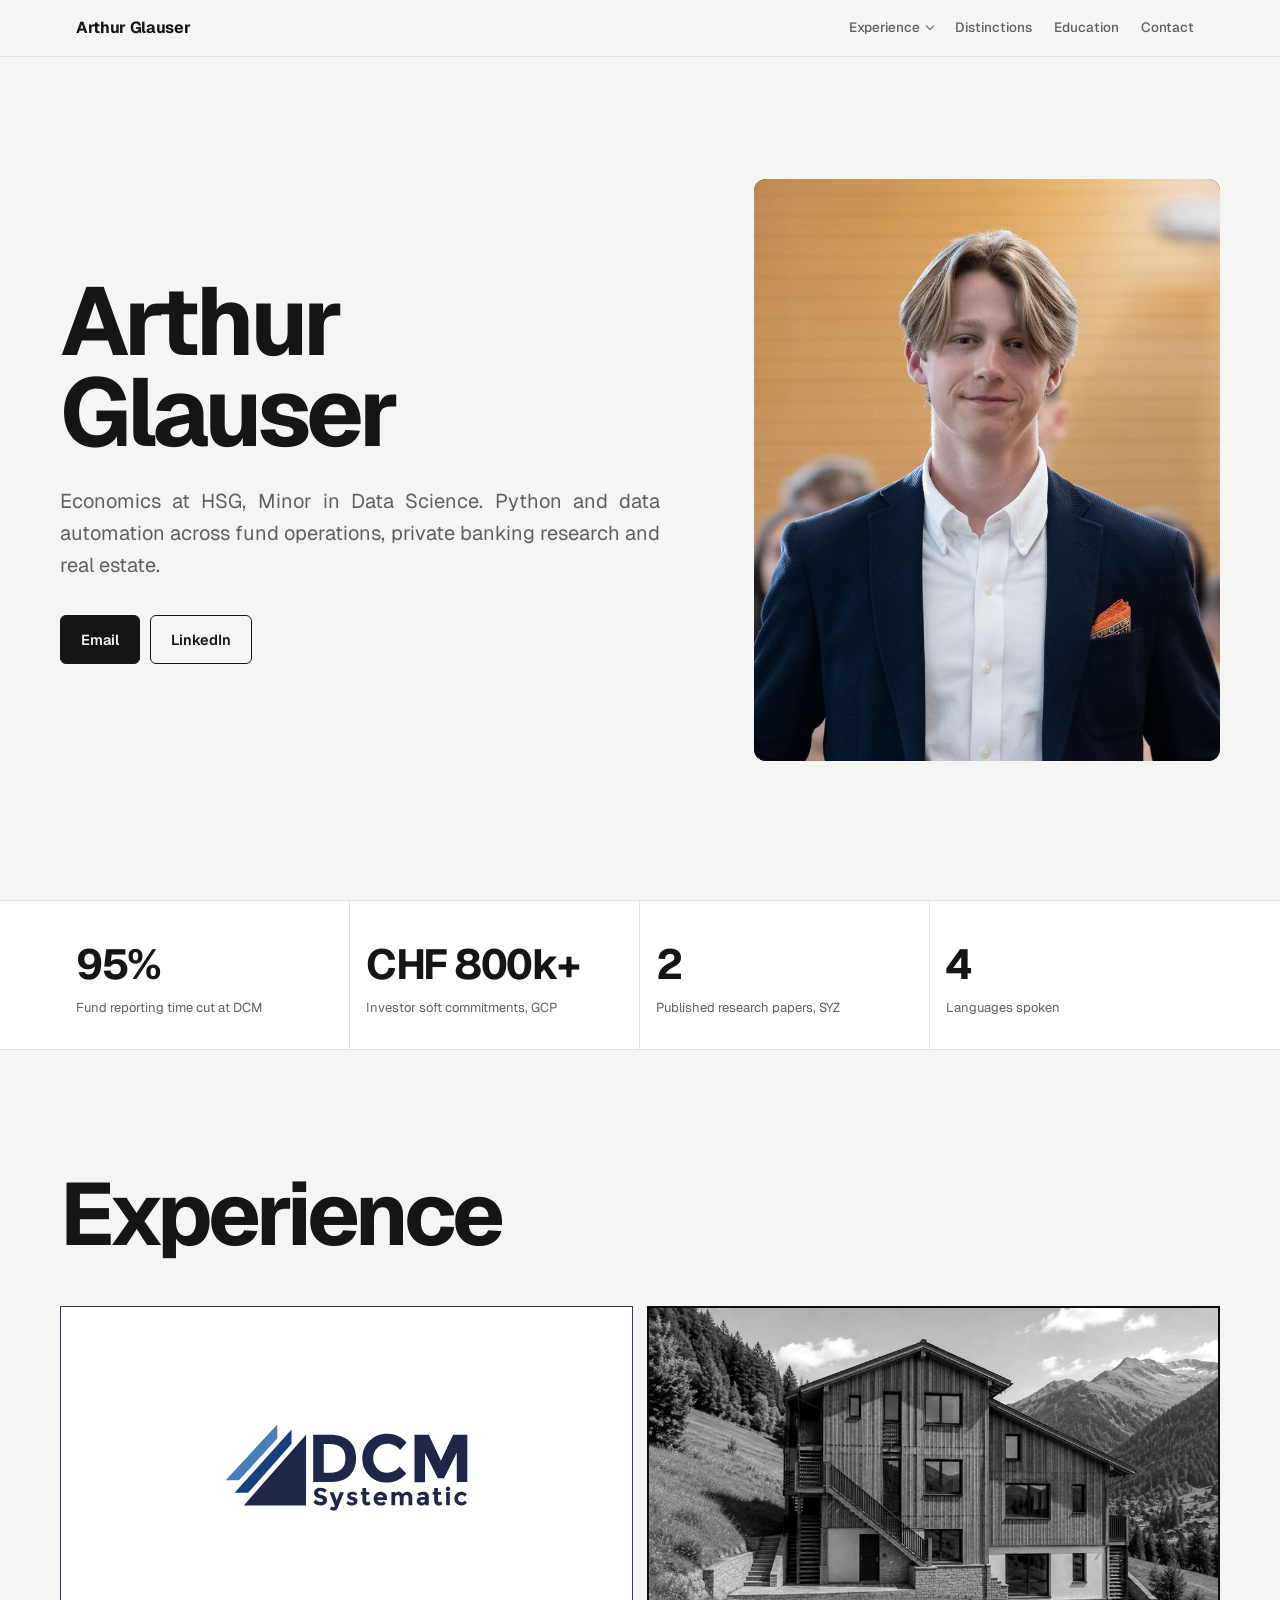
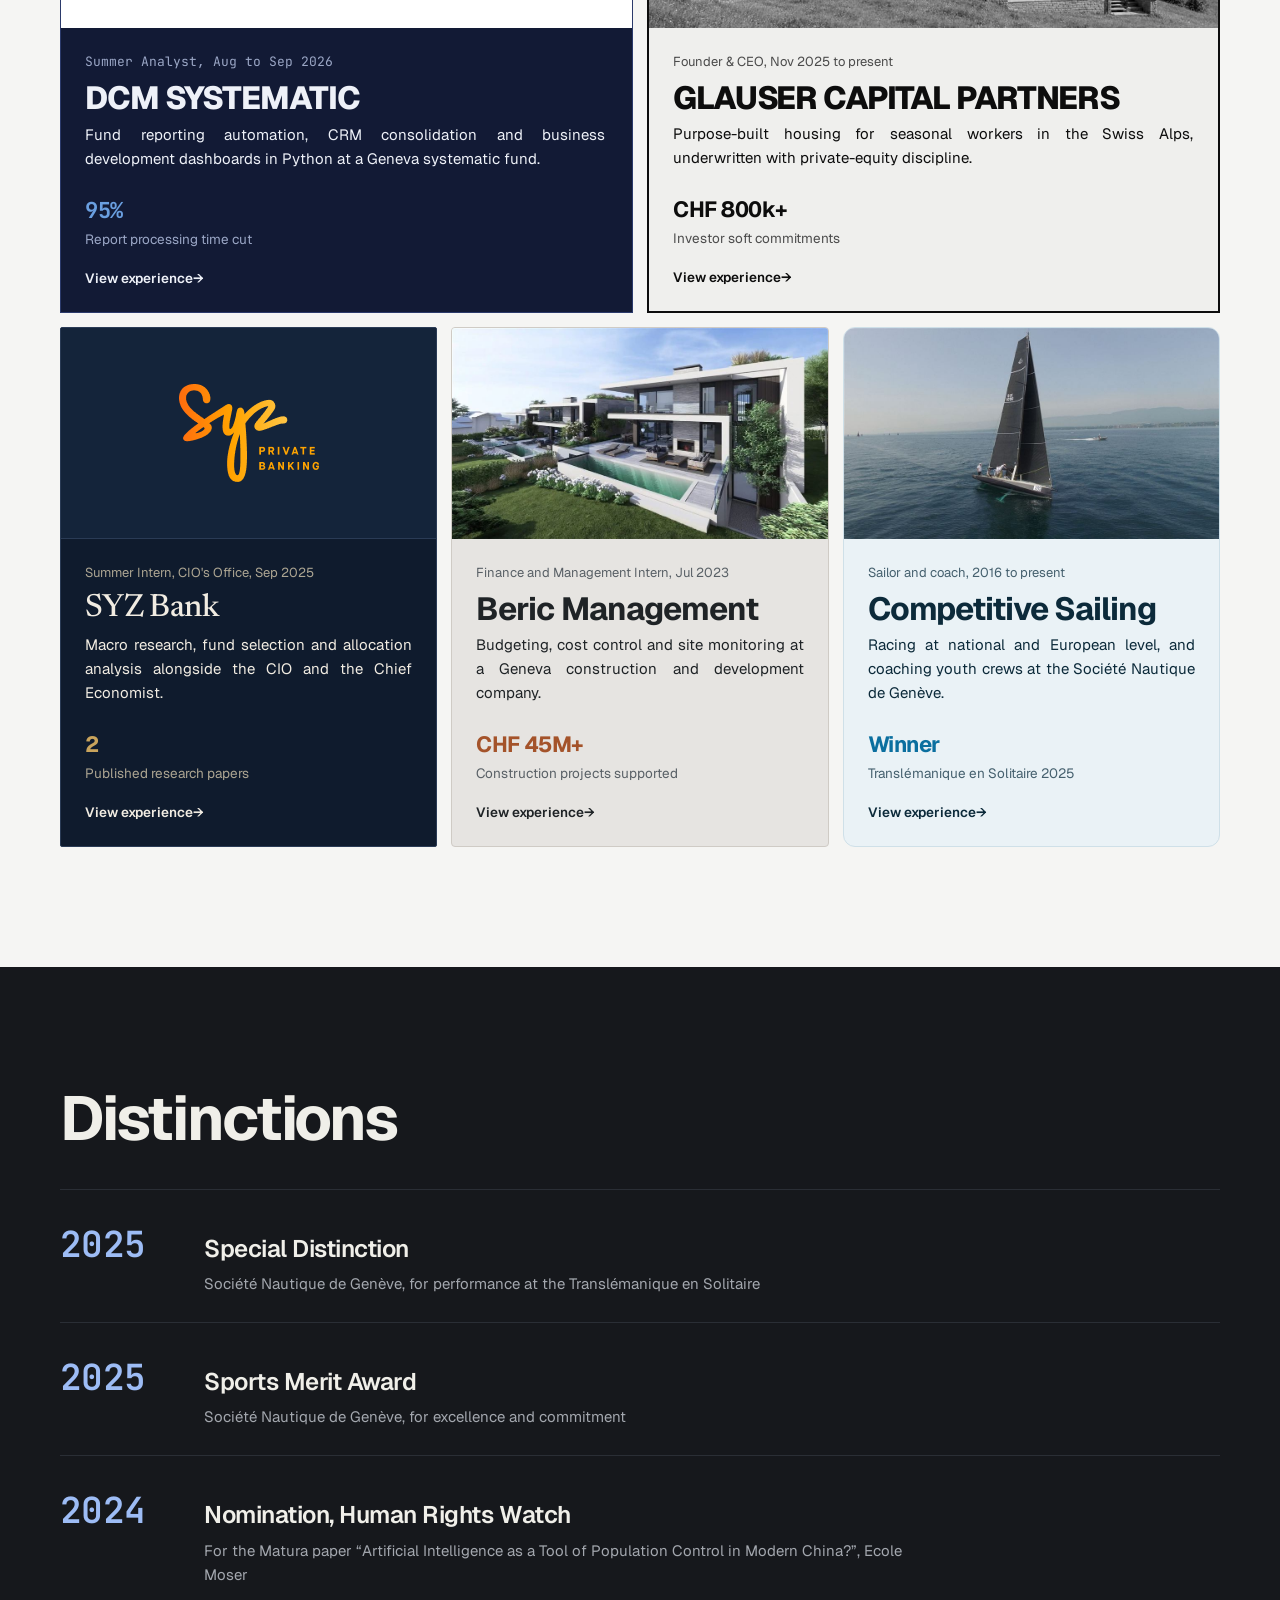
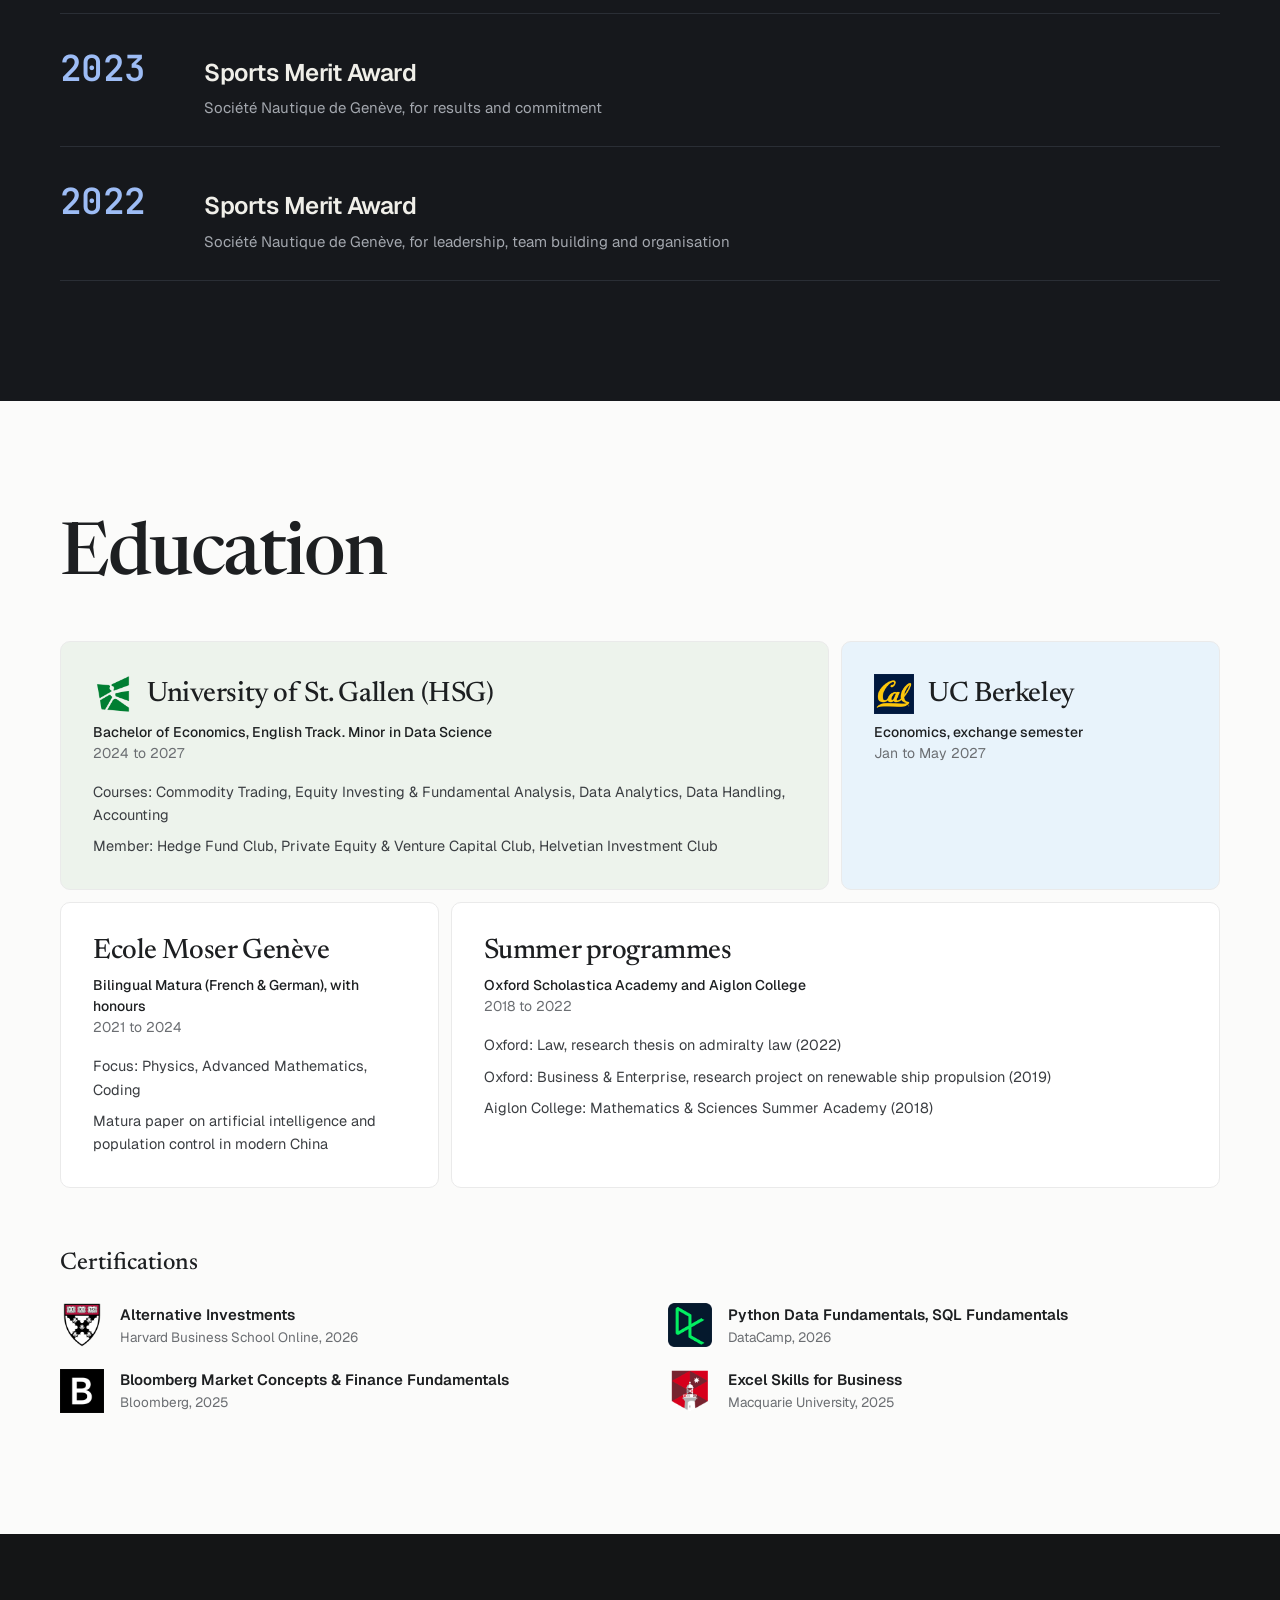
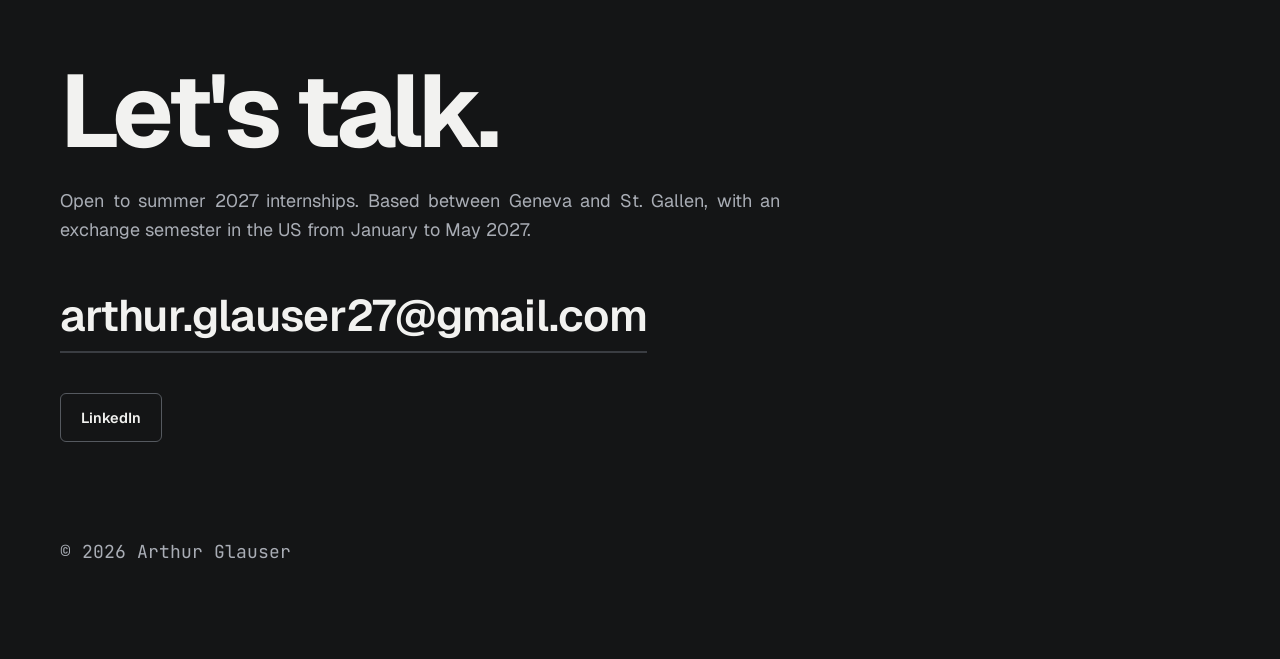
==== index.html @ 1512b3b5 "Cache-bust styles, script and DCM logo Co-Authored-By: Claude Opus 5.5 <noreply@anthropic.com>" ====
<!doctype html>
<html lang="en">
<head>
<meta charset="utf-8">
<meta name="viewport" content="width=device-width, initial-scale=1">
<title>Arthur Glauser</title>
<meta name="description" content="Arthur Glauser. Economics at the University of St. Gallen (HSG), Minor in Data Science. Experience in systematic funds, private banking research and real estate development.">
<meta property="og:title" content="Arthur Glauser">
<meta property="og:description" content="Economics at HSG. Systematic funds, investment research, real estate development.">
<meta property="og:type" content="website">
<link rel="icon" href="data:image/svg+xml,%3Csvg xmlns='http://www.w3.org/2000/svg' viewBox='0 0 32 32'%3E%3Crect width='32' height='32' rx='6' fill='%23141516'/%3E%3Ctext x='16' y='21.5' font-family='Arial,sans-serif' font-size='14' font-weight='700' fill='%23f5f5f3' text-anchor='middle'%3EAG%3C/text%3E%3C/svg%3E">
<link rel="preconnect" href="https://fonts.googleapis.com">
<link rel="preconnect" href="https://fonts.gstatic.com" crossorigin>
<link href="https://fonts.googleapis.com/css2?family=Geist:wght@400;500;600;700;800&family=Newsreader:opsz,wght@6..72,400;6..72,500&family=JetBrains+Mono:wght@400;600&display=swap" rel="stylesheet">
<link rel="stylesheet" href="styles.css?v=20261014">
<script>document.documentElement.classList.add('js');</script>
</head>
<body>
<a class="skip" href="#main">Skip to content</a>

<header class="topbar" id="topbar">
  <div class="topbar-inner">
    <a class="brand" href="#top">Arthur Glauser</a>
    <nav class="nav" aria-label="Sections">
      <a class="nav-exp" href="#experience" data-nav="experience">Experience</a>
      <a href="#distinctions" data-nav="distinctions">Distinctions</a>
      <a href="#education" data-nav="education">Education</a>
      <a href="#contact" data-nav="contact">Contact</a>
    </nav>
  </div>
  <nav class="subnav" aria-label="Experience">
    <div class="subnav-inner">
      <a href="dcm.html">DCM Systematic</a>
      <a href="gcp.html">Glauser Capital Partners</a>
      <a href="syz.html">SYZ Bank</a>
      <a href="beric.html">Beric Management</a>
      <a href="sailing.html">Sailing</a>
    </div>
  </nav>
  <div class="progress"></div>
</header>

<main id="main">

<!-- HERO -->
<section class="hero" id="top">
  <div class="hero-inner">
    <div class="reveal">
      <h1>Arthur<br>Glauser</h1>
      <p class="sub">Economics at HSG, Minor in Data Science. Python and data automation across fund operations, private banking research and real estate.</p>
      <div class="btns">
        <a class="btn primary" href="mailto:arthur.glauser27@gmail.com">Email</a>
        <a class="btn ghost" href="https://www.linkedin.com/in/arthur-glauser-009a8728b/" target="_blank" rel="noopener">LinkedIn</a>
      </div>
    </div>
    <div class="portrait reveal">
      <img decoding="async" src="images/portrait.jpg" alt="Portrait of Arthur Glauser" width="788" height="1000" fetchpriority="high" data-fallback>
      <div class="initials" aria-hidden="true">AG</div>
    </div>
  </div>
</section>

<!-- HIGHLIGHTS -->
<div class="stats" aria-label="Highlights">
  <div class="stats-inner">
    <div class="stat"><div class="num"><span data-count="95">95</span>%</div><div class="lbl">Fund reporting time cut at DCM</div></div>
    <div class="stat"><div class="num">CHF <span data-count="800">800</span>k+</div><div class="lbl">Investor soft commitments, GCP</div></div>
    <div class="stat"><div class="num"><span data-count="2">2</span></div><div class="lbl">Published research papers, SYZ</div></div>
    <div class="stat"><div class="num"><span data-count="4">4</span></div><div class="lbl">Languages spoken</div></div>
  </div>
</div>

<!-- EXPERIENCE -->
<section class="xp" id="experience">
  <div class="wrap">
    <h2 class="reveal">Experience</h2>
    <div class="xp-grid">
      <a class="xp-card span3 theme-dcm reveal" href="dcm.html">
        <div class="xp-media logo"><img decoding="async" src="images/dcm-logo.svg?v=20261014" alt="" loading="lazy" data-fallback></div>
        <div class="xp-body">
          <p class="xp-role">Summer Analyst, Aug to Sep 2026</p>
          <h3>DCM Systematic</h3>
          <p class="xp-sum">Fund reporting automation, CRM consolidation and business development dashboards in Python at a Geneva systematic fund.</p>
          <p class="xp-fig"><b>95%</b>Report processing time cut</p>
          <span class="xp-go">View experience</span>
        </div>
      </a>
      <a class="xp-card span3 theme-gcp reveal" href="gcp.html">
        <div class="xp-media"><img decoding="async" src="images/thumb-gcp-bw.jpg" alt="" width="900" height="600" loading="lazy" data-fallback></div>
        <div class="xp-body">
          <p class="xp-role">Founder &amp; CEO, Nov 2025 to present</p>
          <h3>Glauser Capital Partners</h3>
          <p class="xp-sum">Purpose-built housing for seasonal workers in the Swiss Alps, underwritten with private-equity discipline.</p>
          <p class="xp-fig"><b>CHF 800k+</b>Investor soft commitments</p>
          <span class="xp-go">View experience</span>
        </div>
      </a>
      <a class="xp-card span2 theme-syz reveal" href="syz.html">
        <div class="xp-media logo"><img decoding="async" src="images/syz-logo.png" alt="" width="140" height="98" loading="lazy" data-fallback></div>
        <div class="xp-body">
          <p class="xp-role">Summer Intern, CIO's Office, Sep 2025</p>
          <h3>SYZ Bank</h3>
          <p class="xp-sum">Macro research, fund selection and allocation analysis alongside the CIO and the Chief Economist.</p>
          <p class="xp-fig"><b>2</b>Published research papers</p>
          <span class="xp-go">View experience</span>
        </div>
      </a>
      <a class="xp-card span2 theme-beric reveal" href="beric.html">
        <div class="xp-media"><img decoding="async" src="images/thumb-beric-1.jpg" alt="" width="900" height="507" loading="lazy" data-fallback></div>
        <div class="xp-body">
          <p class="xp-role">Finance and Management Intern, Jul 2023</p>
          <h3>Beric Management</h3>
          <p class="xp-sum">Budgeting, cost control and site monitoring at a Geneva construction and development company.</p>
          <p class="xp-fig"><b>CHF 45M+</b>Construction projects supported</p>
          <span class="xp-go">View experience</span>
        </div>
      </a>
      <a class="xp-card span2 theme-sail reveal" href="sailing.html">
        <div class="xp-media"><img decoding="async" src="images/thumb-sailing-1.jpg" alt="" width="900" height="506" loading="lazy" data-fallback></div>
        <div class="xp-body">
          <p class="xp-role">Sailor and coach, 2016 to present</p>
          <h3>Competitive Sailing</h3>
          <p class="xp-sum">Racing at national and European level, and coaching youth crews at the Société Nautique de Genève.</p>
          <p class="xp-fig"><b>Winner</b>Translémanique en Solitaire 2025</p>
          <span class="xp-go">View experience</span>
        </div>
      </a>
    </div>
  </div>
</section>

<!-- DISTINCTIONS -->
<section class="chapter theme-dist" id="distinctions">
  <div class="wrap">
    <h2 class="reveal">Distinctions</h2>
    <ul class="dist-list reveal">
      <li><span class="yr">2025</span><div><b>Special Distinction</b><span>Société Nautique de Genève, for performance at the Translémanique en Solitaire</span></div></li>
      <li><span class="yr">2025</span><div><b>Sports Merit Award</b><span>Société Nautique de Genève, for excellence and commitment</span></div></li>
      <li><span class="yr">2024</span><div><b>Nomination, Human Rights Watch</b><span>For the Matura paper &ldquo;Artificial Intelligence as a Tool of Population Control in Modern China?&rdquo;, Ecole Moser</span></div></li>
      <li><span class="yr">2023</span><div><b>Sports Merit Award</b><span>Société Nautique de Genève, for results and commitment</span></div></li>
      <li><span class="yr">2022</span><div><b>Sports Merit Award</b><span>Société Nautique de Genève, for leadership, team building and organisation</span></div></li>
    </ul>
  </div>
</section>

<!-- EDUCATION -->
<section class="chapter theme-edu" id="education">
  <div class="wrap">
    <h2 class="reveal">Education</h2>
    <div class="bento">
      <div class="cell wide tint-g reveal">
        <div class="edu-head"><img class="edu-logo" src="images/edu-hsg.png" alt="University of St. Gallen logo" width="128" height="128" loading="lazy" decoding="async"><h3>University of St. Gallen (HSG)</h3></div>
        <p class="meta"><b>Bachelor of Economics, English Track. Minor in Data Science</b>2024 to 2027</p>
        <ul>
          <li>Courses: Commodity Trading, Equity Investing &amp; Fundamental Analysis, Data Analytics, Data Handling, Accounting</li>
          <li>Member: Hedge Fund Club, Private Equity &amp; Venture Capital Club, Helvetian Investment Club</li>
        </ul>
      </div>
      <div class="cell tint-b reveal">
        <div class="edu-head"><img class="edu-logo" src="images/edu-berkeley.png" alt="UC Berkeley logo" width="128" height="128" loading="lazy" decoding="async"><h3>UC Berkeley</h3></div>
        <p class="meta"><b>Economics, exchange semester</b>Jan to May 2027</p>
      </div>
      <div class="cell reveal">
        <h3>Ecole Moser Genève</h3>
        <p class="meta"><b>Bilingual Matura (French &amp; German), with honours</b>2021 to 2024</p>
        <ul>
          <li>Focus: Physics, Advanced Mathematics, Coding</li>
          <li>Matura paper on artificial intelligence and population control in modern China</li>
        </ul>
      </div>
      <div class="cell wide reveal">
        <h3>Summer programmes</h3>
        <p class="meta"><b>Oxford Scholastica Academy and Aiglon College</b>2018 to 2022</p>
        <ul>
          <li>Oxford: Law, research thesis on admiralty law (2022)</li>
          <li>Oxford: Business &amp; Enterprise, research project on renewable ship propulsion (2019)</li>
          <li>Aiglon College: Mathematics &amp; Sciences Summer Academy (2018)</li>
        </ul>
      </div>
    </div>
    <div class="certs reveal">
      <h3>Certifications</h3>
      <ul class="cert-list">
        <li><img class="cert-logo" src="images/cert-hbs.png" alt="Harvard Business School Online logo" width="110" height="128" loading="lazy" decoding="async"><div><div class="w">Alternative Investments</div><div class="o">Harvard Business School Online, 2026</div></div></li>
        <li><img class="cert-logo" src="images/cert-datacamp.png" alt="DataCamp logo" width="128" height="128" loading="lazy" decoding="async"><div><div class="w">Python Data Fundamentals, SQL Fundamentals</div><div class="o">DataCamp, 2026</div></div></li>
        <li><img class="cert-logo" src="images/cert-bloomberg.png" alt="Bloomberg logo" width="128" height="128" loading="lazy" decoding="async"><div><div class="w">Bloomberg Market Concepts &amp; Finance Fundamentals</div><div class="o">Bloomberg, 2025</div></div></li>
        <li><img class="cert-logo" src="images/cert-macquarie.png" alt="Macquarie University logo" width="114" height="128" loading="lazy" decoding="async"><div><div class="w">Excel Skills for Business</div><div class="o">Macquarie University, 2025</div></div></li>
      </ul>
    </div>
  </div>
</section>

<!-- CONTACT -->
<section class="contact" id="contact">
  <div class="wrap">
    <h2 class="reveal">Let's talk.</h2>
    <p class="reveal">Open to summer 2027 internships. Based between Geneva and St. Gallen, with an exchange semester in the US from January to May 2027.</p>
    <a class="mail reveal" href="mailto:arthur.glauser27@gmail.com">arthur.glauser27@gmail.com</a>
    <div class="btns reveal">
      <a class="btn ghost" href="https://www.linkedin.com/in/arthur-glauser-009a8728b/" target="_blank" rel="noopener">LinkedIn</a>
    </div>
    <p class="foot">&copy; <span id="yr">2026</span> Arthur Glauser</p>
  </div>
</section>

</main>
<script src="site.js?v=20261014"></script>
</body>
</html>
---- styles.css ----
/* Design read: recruiter-facing CV site. Main page plus one page per experience, each experience with its own
   visual language. Native CSS + vanilla JS. Dials: variance 6, motion 4, density 4.
   Each themed block sets its own tokens: --bg --fg --muted --accent --card --line --r (radius) --display. */
:root{
  --bg:#f5f5f3; --fg:#141516; --muted:#5c6066; --accent:#141516; --card:#ffffff; --line:#e2e2de; --r:8px;
  --sans:'Geist',system-ui,-apple-system,'Segoe UI',sans-serif;
  --serif:'Newsreader',Georgia,'Times New Roman',serif;
  --mono:'JetBrains Mono',ui-monospace,Menlo,Consolas,monospace;
  --display:var(--sans);
  --ease:cubic-bezier(.16,1,.3,1);
  --maxw:1160px;
}
*{box-sizing:border-box;margin:0;padding:0}
html{scroll-behavior:smooth;scroll-padding-top:104px}
body{background:var(--bg);color:var(--fg);font-family:var(--sans);font-size:16px;line-height:1.6;-webkit-font-smoothing:antialiased;overflow-x:hidden}
a{color:inherit}
img{max-width:100%;display:block}
h1,h2,h3{text-wrap:balance}
/* Justified body copy; hyphenation keeps word gaps even, especially in narrow columns */
.lede,.bullets li,.c-block p,.xp-sum,.contact p,.hero .sub{text-align:justify;hyphens:auto;-webkit-hyphens:auto}
:focus-visible{outline:2px solid currentColor;outline-offset:3px}
.skip{position:absolute;left:16px;top:-60px;background:var(--fg);color:var(--bg);padding:8px 14px;border-radius:6px;z-index:11;text-decoration:none}
.skip:focus{top:12px}
.wrap{max-width:var(--maxw);margin:0 auto;position:relative}

/* Top bar + Experience sub-menu */
/* Solid bar on purpose: backdrop-filter blur re-renders on every scroll frame and caused lag */
.topbar{position:fixed;inset:0 0 auto 0;z-index:10;background:#f5f5f3;border-bottom:1px solid var(--line)}
.topbar-inner{max-width:var(--maxw);margin:0 auto;padding:0 16px;height:56px;display:flex;align-items:center;gap:20px}
.brand{font-weight:700;letter-spacing:-.02em;text-decoration:none;white-space:nowrap}
.nav{display:flex;gap:2px;margin-left:auto;overflow-x:auto;scrollbar-width:none}
.nav::-webkit-scrollbar,.subnav-inner::-webkit-scrollbar{display:none}
.nav a{font-size:13.5px;font-weight:500;color:var(--muted);text-decoration:none;padding:6px 10px;border-radius:6px;white-space:nowrap;transition:background-color .25s var(--ease),color .25s var(--ease)}
.nav a:hover{color:var(--fg)}
.nav a.active{background:var(--fg);color:#f5f5f3}
.nav-exp::after{content:"";display:inline-block;width:5px;height:5px;margin:0 0 3px 7px;border-right:1.5px solid currentColor;border-bottom:1.5px solid currentColor;transform:rotate(45deg)}
.subnav{position:absolute;left:0;right:0;top:100%;background:#f5f5f3;border-bottom:1px solid var(--line);opacity:0;transform:translateY(-6px);pointer-events:none;transition:opacity .3s var(--ease),transform .3s var(--ease)}
.topbar.in-exp .subnav,.topbar.peek .subnav,.subnav:focus-within{opacity:1;transform:none;pointer-events:auto}
.subnav-inner{max-width:var(--maxw);margin:0 auto;padding:0 16px;height:44px;display:flex;align-items:center;justify-content:flex-end;gap:2px;overflow-x:auto;scrollbar-width:none}
.subnav a{font-size:13px;color:var(--muted);text-decoration:none;padding:6px 10px;white-space:nowrap;transition:color .25s var(--ease),box-shadow .25s var(--ease)}
.subnav a:hover{color:var(--fg)}
.subnav a.active{color:var(--fg);box-shadow:inset 0 -2px 0 var(--fg)}
.progress{position:absolute;left:0;right:0;bottom:-1px;height:2px;background:var(--fg);transform:scaleX(0);transform-origin:0 50%;display:none}
@supports (animation-timeline:scroll()){
  .progress{display:block;animation:grow linear both;animation-timeline:scroll(root)}
}
@keyframes grow{to{transform:scaleX(1)}}

/* Buttons */
.btns{display:flex;flex-wrap:wrap;gap:10px}
.btn{display:inline-flex;align-items:center;font-size:14.5px;font-weight:600;padding:12px 20px;border-radius:6px;text-decoration:none;border:1px solid var(--fg);white-space:nowrap;transition:transform .2s var(--ease),background-color .2s var(--ease),color .2s var(--ease)}
.btn:hover{transform:translateY(-1px)}
.btn:active{transform:scale(.98)}
.btn.primary{background:var(--fg);color:var(--bg)}
.btn.ghost{background:transparent}

/* Hero: minimal monochrome, asymmetric split */
.hero{min-height:100vh;min-height:100dvh;display:flex;align-items:center;padding:96px 16px 56px}
.hero-inner{max-width:var(--maxw);margin:0 auto;width:100%;display:grid;grid-template-columns:1.35fr 1fr;gap:64px;align-items:center}
.eyebrow{display:flex;align-items:center;gap:10px;font-family:var(--mono);font-size:12px;letter-spacing:.1em;text-transform:uppercase;color:var(--muted);margin-bottom:22px}
.eyebrow::before{content:"";width:8px;height:8px;border-radius:50%;background:#2f9e5e;flex:none}
.hero h1{font-size:clamp(52px,7.5vw,96px);line-height:.95;letter-spacing:-.045em;font-weight:700}
.hero .sub{font-size:clamp(17px,1.9vw,20px);color:var(--muted);margin:26px 0 34px;max-width:30em}
.portrait{aspect-ratio:4/5;border-radius:12px;overflow:hidden;position:relative;background:#1c1e21}
.portrait img{width:100%;height:100%;object-fit:cover;object-position:50% 20%}
.portrait .initials{position:absolute;inset:0;display:flex;align-items:center;justify-content:center;font-size:clamp(72px,9vw,112px);font-weight:700;letter-spacing:-.05em;color:#3a3d42}
.portrait.hasimg .initials{display:none}

/* Highlights strip */
.stats{border-block:1px solid var(--line);background:var(--card)}
.stats-inner{max-width:var(--maxw);margin:0 auto;display:grid;grid-template-columns:repeat(4,1fr)}
.stat{padding:30px 16px;border-right:1px solid var(--line)}
.stat:last-child{border-right:0}
.stat .num{font-size:clamp(28px,4vw,42px);font-weight:700;letter-spacing:-.035em;font-variant-numeric:tabular-nums}
.stat .lbl{font-size:13px;color:var(--muted)}

/* Experience cards (main page): each card wears its experience's theme */
.xp{padding:120px 16px}
.xp h2{font-size:clamp(44px,7vw,88px);line-height:1;letter-spacing:-.045em;font-weight:700;margin-bottom:48px}
.xp-grid{display:grid;grid-template-columns:repeat(6,1fr);gap:14px}
.xp-card{position:relative;display:flex;flex-direction:column;overflow:hidden;text-decoration:none;background:var(--bg);color:var(--fg);border:1px solid var(--line);border-radius:var(--r);transition:transform .3s var(--ease)}
.xp-card:hover{transform:translateY(-4px)}
.xp-card.theme-dcm::before{display:none}
.xp-card:active{transform:translateY(-1px)}
.xp-card.span3{grid-column:span 3}
.xp-card.span2{grid-column:span 2}
.xp-media{position:relative;aspect-ratio:16/9;overflow:hidden;background:var(--ph,var(--card))}
.xp-media img{width:100%;height:100%;object-fit:cover;transition:transform .6s var(--ease)}
.xp-card:hover .xp-media img{transform:scale(1.03)}
.xp-media.logo{display:flex;align-items:center;justify-content:center;background:var(--card);border-bottom:1px solid var(--line)}
.xp-media.logo img{width:auto;height:auto;max-width:46%;max-height:58%;object-fit:contain}
.xp-card:hover .xp-media.logo img{transform:none}
.xp-body{display:flex;flex-direction:column;gap:8px;padding:24px 24px 22px;flex:1;position:relative}
.xp-role{font-size:13px;color:var(--muted)}
.xp-card h3{font-family:var(--display);font-size:clamp(24px,2.6vw,32px);line-height:1.05;letter-spacing:-.03em;font-weight:700}
.xp-sum{font-size:15px;max-width:52ch}
.xp-fig{margin-top:auto;padding-top:14px;font-size:13.5px;color:var(--muted)}
.xp-fig b{display:block;font-size:22px;letter-spacing:-.02em;color:var(--accent);font-variant-numeric:tabular-nums}
.xp-go{font-size:13.5px;font-weight:600;margin-top:10px}
.xp-go::after{content:" \2192";display:inline-block;transition:transform .3s var(--ease)}
.xp-card:hover .xp-go::after{transform:translateX(4px)}
.xp-card.theme-dcm h3{text-transform:uppercase;font-weight:800}
.xp-card.theme-dcm .xp-role,.xp-card.theme-dcm .xp-fig b{font-family:var(--mono)}
.xp-card.theme-syz h3{font-weight:500;letter-spacing:-.02em}

/* Distinctions (main page): dark, year-led list */
.theme-dist{--bg:#16181c;--fg:#f0efe9;--muted:#a3a7ae;--accent:#9dbcf5;--line:#2a2e35;--r:0px}
.theme-dist h2{font-size:clamp(44px,7vw,88px);letter-spacing:-.045em;margin-bottom:40px}
.dist-list{list-style:none;border-top:1px solid var(--line)}
.dist-list li{display:grid;grid-template-columns:120px 1fr;gap:24px;align-items:baseline;padding:26px 0;border-bottom:1px solid var(--line)}
.dist-list .yr{font-family:var(--mono);font-size:clamp(26px,3vw,36px);font-weight:600;color:var(--accent);letter-spacing:-.02em}
.dist-list b{display:block;font-size:clamp(19px,2vw,24px);font-weight:600;letter-spacing:-.02em}
.dist-list span:not(.yr){display:block;font-size:15px;color:var(--muted);margin-top:4px;max-width:70ch}

/* Shared chapter parts */
.chapter{background:var(--bg);color:var(--fg);padding:120px 16px;position:relative;overflow-x:clip}
.chapter.page-first{padding-top:150px}
.chapter h1,.chapter h2{font-family:var(--display);font-size:clamp(38px,5.2vw,62px);line-height:1;letter-spacing:-.035em;font-weight:700}
.back-row{margin-bottom:40px}
.back{font-size:14px;font-weight:500;color:var(--muted);text-decoration:none;transition:color .25s var(--ease)}
.back:hover{color:var(--fg)}
.meta{margin:16px 0 24px;color:var(--muted);font-size:15px;line-height:1.5}
.meta b{display:block;color:var(--fg);font-weight:600}
.lede{font-size:clamp(17px,1.8vw,20px);line-height:1.55;margin-bottom:40px;max-width:60ch}
.bullets{list-style:none;display:grid;gap:14px;margin-bottom:32px}
.bullets li{position:relative;padding-left:22px;font-size:15.5px;max-width:68ch}
.bullets li::before{content:"";position:absolute;left:0;top:.78em;width:10px;height:2px;background:var(--accent)}
.bullets b{font-weight:600}
.tags{display:flex;flex-wrap:wrap;gap:6px}
.tag{font-size:12.5px;padding:4px 10px;border:1px solid var(--line);border-radius:var(--r);color:var(--muted)}
.subhead{font-size:14px;font-weight:600;color:var(--muted);margin-bottom:14px}
.media{position:relative;overflow:hidden;border-radius:var(--r);background:var(--ph,var(--card))}
.media img{width:100%;height:100%;object-fit:cover}
.media .mono{position:absolute;inset:0;display:flex;align-items:center;justify-content:center;font-family:var(--display);font-weight:700;font-size:clamp(48px,8vw,104px);letter-spacing:-.04em;color:var(--ph-fg,var(--line))}
.media.hasimg .mono{display:none}
.media.logo{background:var(--card);border:1px solid var(--line)}
.media.logo img{object-fit:contain;padding:18%}
.split>.media.logo{aspect-ratio:1/1}
.split{display:grid;grid-template-columns:1fr 1.15fr;gap:64px;align-items:start}
.split>.media{position:sticky;top:120px;aspect-ratio:4/5}
.split.flip>.media{order:2}
.kpis{display:grid;grid-template-columns:repeat(3,1fr);gap:1px;background:var(--line);border:1px solid var(--line);margin-bottom:40px}
.kpi{background:var(--bg);padding:18px}
.kpi .num{font-size:clamp(22px,2.4vw,30px);font-weight:700;letter-spacing:-.03em;color:var(--accent);white-space:nowrap;font-variant-numeric:tabular-nums}
.kpi .lbl{font-size:12.5px;color:var(--muted);line-height:1.4}

/* DCM: tactical terminal. Sharp corners, mono metadata, scanlines */
/* DCM brand palette: navy #1e2749, mid blue #18407a, light blue #497ebb (accent lifted for contrast on navy) */
.theme-dcm{--bg:#121a35;--fg:#eef1f8;--muted:#9ba7c6;--accent:#6a9fe0;--card:#1a2449;--line:#2b3a6b;--r:0px;--ph:#1a2449;--ph-fg:#2b3a6b}
.theme-dcm .media.logo,.xp-card.theme-dcm .xp-media.logo{background:#ffffff;border-color:#ffffff}
.dcm-photo{aspect-ratio:21/9;margin-top:88px;border-left:4px solid #18407a}
.dcm-photo img{object-position:center 40%}
.theme-dcm::before{content:"";position:absolute;inset:0;background:repeating-linear-gradient(0deg,transparent 0 2px,rgba(255,255,255,.02) 2px 4px);pointer-events:none}
.theme-dcm h1,.theme-dcm h2{text-transform:uppercase;font-weight:800;letter-spacing:-.04em;line-height:.92}
.theme-dcm .meta{font-family:var(--mono);font-size:12.5px;letter-spacing:.06em;text-transform:uppercase}
.theme-dcm .meta b{display:inline;color:var(--accent);font-weight:600}
.theme-dcm .media .mono{font-family:var(--mono)}
.theme-dcm .kpi .num{font-family:var(--mono)}
.theme-dcm .bullets li::before{content:">";background:none;width:auto;height:auto;top:0;color:var(--accent);font-family:var(--mono)}
.theme-dcm .tag{font-family:var(--mono);text-transform:uppercase;font-size:11.5px;letter-spacing:.06em}
.theme-dcm .back{font-family:var(--mono);font-size:12.5px;text-transform:uppercase;letter-spacing:.06em}
.pipeline{font-family:var(--mono);font-size:13px;background:var(--card);border:1px solid var(--line);padding:18px;margin-bottom:40px}
.pipeline .row{display:flex;flex-wrap:wrap;align-items:center;gap:8px}
.pipeline .step{padding:6px 10px;border:1px solid var(--line)}
.pipeline .step.out{border-color:var(--accent);color:var(--accent)}
.pipeline .arrow{color:var(--muted)}
.pipeline .cap{color:var(--muted);margin-top:12px;font-size:12px}

/* SYZ: private bank editorial. Navy and gold, serif, full-width stack */
.theme-syz{--bg:#0f1b2d;--fg:#f1ece2;--muted:#aca592;--accent:#c9a45c;--card:#14243a;--line:#2a3b55;--r:2px;--display:var(--serif);--ph:linear-gradient(160deg,#1a2c47,#0f1b2d);--ph-fg:rgba(201,164,92,.3)}
.theme-syz h1,.theme-syz h2{font-weight:500;letter-spacing:-.025em;font-size:clamp(44px,6.4vw,80px)}
.theme-syz .lede{font-family:var(--serif);font-size:clamp(19px,2vw,24px);line-height:1.45}
.syz-head{display:grid;grid-template-columns:minmax(0,780px) auto;justify-content:space-between;align-items:start;gap:48px;margin-bottom:16px}
.syz-logo{width:140px;height:auto;margin-top:8px}
.theme-syz.page-first{padding-bottom:80px}
/* Papers and bullets sit on the atrium photo under a navy overlay; plain scrolling background (no fixed attachment, for performance) */
.syz-art{position:relative;background:var(--bg);color:var(--fg);padding:96px 16px 120px;
  background-image:linear-gradient(180deg,rgba(15,27,45,.9) 0%,rgba(15,27,45,.72) 45%,rgba(15,27,45,.9) 100%),url(images/syz-atrium.jpg);
  background-size:cover;background-position:center}
.syz-art .paper{background:rgba(20,36,58,.88)}
.photo-credit{position:absolute;right:16px;bottom:12px;font-size:11px;color:rgba(241,236,226,.55);letter-spacing:.02em}
.papers{display:grid;grid-template-columns:1fr 1fr;gap:16px;margin-bottom:56px}
.paper{display:flex;flex-direction:column;gap:10px;text-decoration:none;padding:28px;border:1px solid var(--line);border-radius:var(--r);background:var(--card);transition:border-color .3s var(--ease),transform .3s var(--ease)}
.paper:hover{border-color:var(--accent);transform:translateY(-2px)}
.paper .src{font-size:13px;color:var(--accent)}
.paper .t{font-family:var(--serif);font-size:clamp(22px,2.4vw,28px);line-height:1.2}
.paper .d{font-size:14px;color:var(--muted)}
.paper .go{margin-top:auto;padding-top:12px;font-size:14px;font-weight:600}
.cols2{grid-template-columns:1fr 1fr;column-gap:56px}

/* GCP: hard monochrome. Black on bone, heavy uppercase, thick rules, cut corners and a slanted black band */
.theme-gcp{--bg:#efefed;--fg:#0d0d0d;--muted:#4b4b4b;--accent:#0d0d0d;--card:#ffffff;--line:#0d0d0d;--r:0px;--ph:#1b1b1b;--ph-fg:#3a3a3a;
  --cut:polygon(0 0,100% 0,100% calc(100% - 56px),calc(100% - 56px) 100%,0 100%)}
.theme-gcp h1,.theme-gcp h2{font-weight:800;letter-spacing:-.045em;text-transform:uppercase;line-height:.9}
.theme-gcp h1{font-size:clamp(44px,6.2vw,82px)}
.theme-gcp .meta b{text-transform:uppercase;letter-spacing:.06em;font-size:13px}
.theme-gcp .back,.theme-gcp .subhead{text-transform:uppercase;letter-spacing:.1em;font-size:12px;font-weight:700;color:var(--fg)}
.theme-gcp .lede{font-weight:500}
.theme-gcp .media{clip-path:var(--cut)}
.theme-gcp .bullets li::before{top:.55em;width:9px;height:9px;background:var(--fg);transform:skewX(-20deg)}
.theme-gcp .tag{border:1.5px solid var(--fg);color:var(--fg);text-transform:uppercase;letter-spacing:.08em;font-size:11px;font-weight:700}
/* Original logo (dark square, cream letters) on a black rectangle exactly as wide as the title below:
   the wrapper shrinks to the title's longest line, the plate stretches to it */
.gcp-title{display:inline-grid;max-width:100%}
.gcp-plate{display:grid;place-items:center;background:#000000;padding:22px 0;margin-bottom:22px}
.gcp-mark{display:block;width:84px;height:auto}
.figure{border-top:8px solid var(--fg);padding-top:18px;margin-bottom:24px}
.figure .big{font-size:clamp(60px,9.5vw,120px);font-weight:800;letter-spacing:-.055em;line-height:.88;color:var(--accent);font-variant-numeric:tabular-nums}
.figure .lbl{font-size:13px;color:var(--muted);margin-top:12px;text-transform:uppercase;letter-spacing:.06em;font-weight:600}
.theme-gcp .kpis{grid-template-columns:1fr 1fr;gap:2px;background:var(--fg);border:2px solid var(--fg)}
.theme-gcp .kpi{background:var(--card)}
.theme-gcp .kpi .num{font-weight:800}
.stack{margin-bottom:44px}
.stack .bar{display:flex;height:52px;font-size:12px;font-weight:800;text-transform:uppercase;letter-spacing:.08em;border:2px solid var(--fg)}
.stack .debt{flex:0 0 70%;background:repeating-linear-gradient(135deg,#ffffff 0 9px,#d9d9d6 9px 11px);color:var(--fg);display:flex;align-items:center;padding-left:14px}
.stack .eq{flex:1;background:var(--fg);color:#ffffff;display:flex;align-items:center;padding-left:14px;clip-path:polygon(14px 0,100% 0,100% 100%,0 100%);margin-left:-14px;padding-left:24px}
.flow{margin-top:12px;font-size:12.5px;color:var(--muted);text-transform:uppercase;letter-spacing:.06em;font-weight:600}

/* GCP concept band: black, slanted top edge */
.gcp-band{background:#0d0d0d;color:#f2f2f0;padding:calc(120px + 6vw) 16px 120px;clip-path:polygon(0 6vw,100% 0,100% 100%,0 100%);margin-top:-6vw;position:relative}
.gcp-band .concept{display:grid;grid-template-columns:1fr 1fr;gap:56px 72px}
.gcp-band .c-block{border-top:3px solid #f2f2f0;padding-top:20px}
.gcp-band .c-title{font-size:clamp(22px,2.2vw,28px);line-height:1;font-weight:800;letter-spacing:-.03em;text-transform:uppercase;margin-bottom:14px}
.gcp-band .c-block p{font-size:15.5px;color:#c9c9c6;max-width:62ch}
.ambition{font-size:clamp(22px,2.6vw,34px);font-weight:800;letter-spacing:-.03em;line-height:1.1;text-transform:uppercase;max-width:34ch;margin:88px 0 64px}
.gcp-visuals{display:grid;grid-template-columns:1.7fr 1fr;grid-auto-rows:clamp(280px,32vw,440px);gap:12px}
.gcp-visuals .media{clip-path:polygon(0 0,100% 0,100% calc(100% - 48px),calc(100% - 48px) 100%,0 100%);background:#1b1b1b}
.gcp-visuals .plan{background:#ffffff;clip-path:polygon(48px 0,100% 0,100% 100%,0 100%,0 48px)}
.gcp-visuals .plan img{object-fit:contain;padding:16px}
.xp-card.theme-gcp h3{text-transform:uppercase;font-weight:800;letter-spacing:-.035em}
.xp-card.theme-gcp{border:2px solid #0d0d0d}

/* Beric: terracotta and slate. Figure-led column, project renderings */
.theme-beric{--bg:#e6e4e1;--fg:#1f2326;--muted:#596066;--accent:#a4532a;--card:#f1efec;--line:#cfcbc5;--r:4px;--ph:linear-gradient(160deg,#cdbcad,#a4532a);--ph-fg:rgba(255,255,255,.55)}
.beric-grid{display:grid;grid-template-columns:1fr 1.3fr;gap:64px;align-items:start}
.beric-fig .big{font-size:clamp(56px,8vw,104px);font-weight:800;letter-spacing:-.05em;line-height:.9;color:var(--accent);font-variant-numeric:tabular-nums}
.beric-fig .lbl{font-size:14px;color:var(--muted);margin:10px 0 28px}
.beric-fig .media{aspect-ratio:3/2}
.beric-projects{margin-top:96px}
.proj-grid{display:grid;grid-template-columns:1.4fr 1fr;gap:12px}
.proj-grid .media{aspect-ratio:3/2}
.proj-grid .media:nth-child(2),.proj-grid .media:nth-child(3){aspect-ratio:auto}
.proj-grid .media:nth-child(3){grid-column:2;grid-row:2}

/* Sailing: photo-led cover, sea blue */
.theme-sail{--bg:#eaf2f6;--fg:#0c2a3a;--muted:#45606e;--accent:#0b6f9f;--card:#ffffff;--line:#cfe0e8;--r:12px;padding:0}
.cover{position:relative;min-height:min(80vh,740px);display:flex;flex-direction:column;justify-content:flex-end;padding:150px 16px 56px;color:#f3f8fb;background:linear-gradient(170deg,#7fb6cf,#0b4f73 70%,#062c42)}
.cover img{position:absolute;inset:0;width:100%;height:100%;object-fit:cover}
.cover::after{content:"";position:absolute;inset:0;background:linear-gradient(to top,rgba(4,22,33,.82),rgba(4,22,33,.1) 65%)}
.cover .wrap{width:100%;z-index:1}
.cover .back-row{margin-bottom:auto;padding-bottom:40px}
.cover .back{color:#c9dde8}
.cover .back:hover{color:#f3f8fb}
.cover .meta{color:#c9dde8}
.cover .meta b{color:#f3f8fb}
.cover .lede{margin-bottom:0}
.sail-body{padding:72px 16px 120px}
.sail-grid{display:grid;grid-template-columns:1fr 1fr;gap:64px}
.results{list-style:none;border-left:2px solid var(--line);margin:0 0 8px 6px}
.results li{position:relative;padding:0 0 22px 24px}
.results li::before{content:"";position:absolute;left:-7px;top:6px;width:12px;height:12px;border-radius:50%;background:var(--card);border:2px solid var(--accent)}
.results li.win::before{background:var(--accent)}
.results .place{font-weight:700}
.results .ev{color:var(--muted);font-size:14.5px}
.award-list{list-style:none;display:grid;gap:16px;margin-bottom:36px}
.award-list li{display:grid;grid-template-columns:52px 1fr;gap:12px;align-items:baseline}
.award-list .yr{font-family:var(--mono);font-size:13px;font-weight:600;color:var(--accent)}
.award-list b{display:block;font-weight:600}
.award-list div span{font-size:14.5px;color:var(--muted)}

/* Gallery: masonry columns, photos keep their own proportions */
.gallery{columns:3 260px;column-gap:10px;margin-top:72px}
.gallery .ph{break-inside:avoid;margin-bottom:10px;border-radius:var(--r);overflow:hidden;background:linear-gradient(160deg,#9cc9dd,#0b6f9f)}
.gallery .ph img{width:100%;height:auto}
.gallery .ph.missing{display:none}

/* Education: minimalist document, asymmetric bento */
.theme-edu{--bg:#fbfbfa;--fg:#1d1f21;--muted:#6b6e72;--accent:#1d1f21;--card:#ffffff;--line:#eaeaea;--r:10px;--display:var(--serif)}
.theme-edu h2{font-weight:500;letter-spacing:-.03em;font-size:clamp(44px,6vw,72px);margin-bottom:48px}
.bento{display:grid;grid-template-columns:repeat(3,1fr);gap:12px}
.cell{background:var(--card);border:1px solid var(--line);border-radius:var(--r);padding:32px}
.cell.wide{grid-column:span 2}
.cell.tint-g{background:#edf3ec}
.cell.tint-b{background:#e8f3fb}
.cell h3{font-family:var(--serif);font-weight:500;font-size:clamp(22px,2.4vw,28px);line-height:1.15;letter-spacing:-.015em}
.cell .meta{font-size:14px;margin:8px 0 16px}
.cell .meta b{font-weight:500}
.cell ul{list-style:none;display:grid;gap:8px;font-size:14.5px;color:#3b3e42}
.certs{margin-top:56px}
.certs h3{font-family:var(--serif);font-weight:500;font-size:24px;margin-bottom:20px}
.cert-list{list-style:none;display:grid;grid-template-columns:1fr 1fr;gap:20px 56px}
.cert-list li{display:grid;grid-template-columns:44px 1fr;gap:16px;align-items:center}
.cert-logo{width:44px;height:44px;object-fit:contain}
.cert-list .w{font-weight:600;font-size:15px}
.cert-list .o{font-size:13.5px;color:var(--muted)}

/* Pager between experience pages */
.pager{background:var(--bg);border-top:1px solid var(--line);padding:0 16px}
.pager-inner{display:grid;grid-template-columns:1fr 1fr}
.pager a{display:flex;flex-direction:column;gap:4px;padding:40px 0;text-decoration:none;transition:color .25s var(--ease)}
.pager a span{font-size:13px;color:var(--muted)}
.pager a b{font-size:clamp(20px,2.4vw,28px);letter-spacing:-.025em;font-weight:700}
.pager a:hover b{text-decoration:underline;text-underline-offset:5px;text-decoration-thickness:2px}
.pager .next{text-align:right;align-items:flex-end;border-left:1px solid var(--line);padding-left:24px}
.pager .prev{padding-right:24px}

/* Contact: dark, type-led */
.contact{background:#141516;color:#f2f2f0;padding:128px 16px 56px}
.contact h2{font-size:clamp(48px,8vw,104px);letter-spacing:-.045em;line-height:.95;font-weight:700;margin-bottom:28px}
.contact p{color:#a9adb5;font-size:18px;max-width:40em;margin-bottom:36px}
.contact.compact{padding:72px 16px 40px}
.contact.compact h2{font-size:clamp(36px,5vw,56px)}
.mail{display:inline-block;font-size:clamp(22px,4vw,44px);font-weight:600;letter-spacing:-.02em;text-decoration:none;border-bottom:2px solid #3a3d42;margin-bottom:40px;overflow-wrap:anywhere;transition:border-color .25s var(--ease)}
.contact.compact .mail{font-size:clamp(20px,3vw,30px);margin-bottom:28px}
.mail:hover{border-color:#f2f2f0}
.contact .btn{border-color:#55595f;color:#f2f2f0}
.foot{margin-top:96px;font-size:12px;color:#7a7f87;font-family:var(--mono)}
.contact.compact .foot{margin-top:56px}

/* Reveal */
/* Fade only: sliding many blocks at once while scrolling caused jank */
.js .reveal{opacity:0;transition:opacity .5s var(--ease)}
.js .reveal.in{opacity:1}
/* Count-up numbers rewrite text every frame; keep that re-layout local */
.stat,.kpi,.figure,.beric-fig .big,.xp-fig{contain:layout}
.edu-head{display:flex;align-items:center;gap:14px}
.edu-logo{width:40px;height:40px;object-fit:contain;flex:none}
@media (prefers-reduced-motion:reduce){
  html{scroll-behavior:auto}
  .js .reveal{opacity:1;transform:none;transition:none}
  .subnav,.btn,.paper,.xp-card,.xp-media img{transition:none}
}

/* Responsive */
@media (max-width:860px){
  .hero-inner,.split,.beric-grid,.sail-grid,.papers,.cols2,.cert-list,.concept,.gcp-visuals,.proj-grid{grid-template-columns:1fr}
  .hero-inner{gap:36px}
  .portrait{max-width:320px;aspect-ratio:1/1}
  .chapter,.xp{padding:88px 16px}
  .chapter.page-first{padding-top:136px}
  .theme-sail{padding:0}
  .split>.media{position:relative;top:0;aspect-ratio:16/10}
  .split.flip>.media{order:0}
  .beric-grid,.sail-grid{gap:40px}
  .syz-head{grid-template-columns:1fr;gap:0}
  .syz-logo{order:-1;width:112px;margin:0 0 28px}
  .split>.media.logo{aspect-ratio:16/10}
  .media.logo img{padding:12% 22%}
  .stats-inner{grid-template-columns:1fr 1fr}
  .stat:nth-child(2){border-right:0}
  .stat:nth-child(-n+2){border-bottom:1px solid var(--line)}
  .xp-grid{grid-template-columns:1fr}
  .xp-card.span3,.xp-card.span2{grid-column:auto}
  .dist-list li{grid-template-columns:1fr;gap:4px}
  .gallery{columns:2;margin-top:48px}
  .gcp-visuals{grid-auto-rows:auto}
  .gcp-visuals .media{aspect-ratio:16/9}
  .gcp-visuals .plan{aspect-ratio:4/5}
  .gcp-band{padding:calc(88px + 8vw) 16px 88px;clip-path:polygon(0 8vw,100% 0,100% 100%,0 100%);margin-top:-8vw}
  .gcp-band .concept{grid-template-columns:1fr;gap:40px}
  .dcm-photo{aspect-ratio:16/10;margin-top:56px}
  .ambition{margin:64px 0 48px}
  .theme-gcp{--cut:polygon(0 0,100% 0,100% calc(100% - 32px),calc(100% - 32px) 100%,0 100%)}
  .proj-grid .media,.proj-grid .media:nth-child(2),.proj-grid .media:nth-child(3){aspect-ratio:3/2;grid-column:auto;grid-row:auto}
  .beric-projects{margin-top:64px}
  .bento{grid-template-columns:1fr}
  .cell.wide{grid-column:auto}
  .cell{padding:24px}
  .pager a{padding:28px 0}
  .brand{display:none}
  .nav{margin-left:0}
  .nav a{padding:6px 8px;font-size:13px}
  .nav-exp::after{display:none}
  .subnav-inner{justify-content:flex-start}
}
@media (max-width:520px){
  .kpis{grid-template-columns:1fr}
  .pager-inner{grid-template-columns:1fr}
  .pager .next{border-left:0;border-top:1px solid var(--line);padding-left:0}
}

/* Print */
@media print{
  .topbar,.skip,.btns,.media,.gallery,.portrait,.cover img,.progress,.xp-media,.pager,.back-row{display:none!important}
  body,.chapter,.contact,.stats,.cover,.sail-body,.cell,.kpi,.paper,.xp-card{background:#fff!important;color:#000!important}
  .chapter *,.contact *,.cover *,.xp-card *{color:#000!important}
  .chapter,.contact,.cover,.sail-body,.xp{padding:24px 0!important;min-height:0}
  .cover::after,.theme-dcm::before{display:none}
  .hero{min-height:auto;padding:0}
  .hero-inner,.split,.beric-grid,.sail-grid,.xp-grid{grid-template-columns:1fr}
  .xp-card.span3,.xp-card.span2{grid-column:auto}
  .js .reveal{opacity:1;transform:none}
  .chapter,.cell,.paper,.xp-card{break-inside:avoid}
}
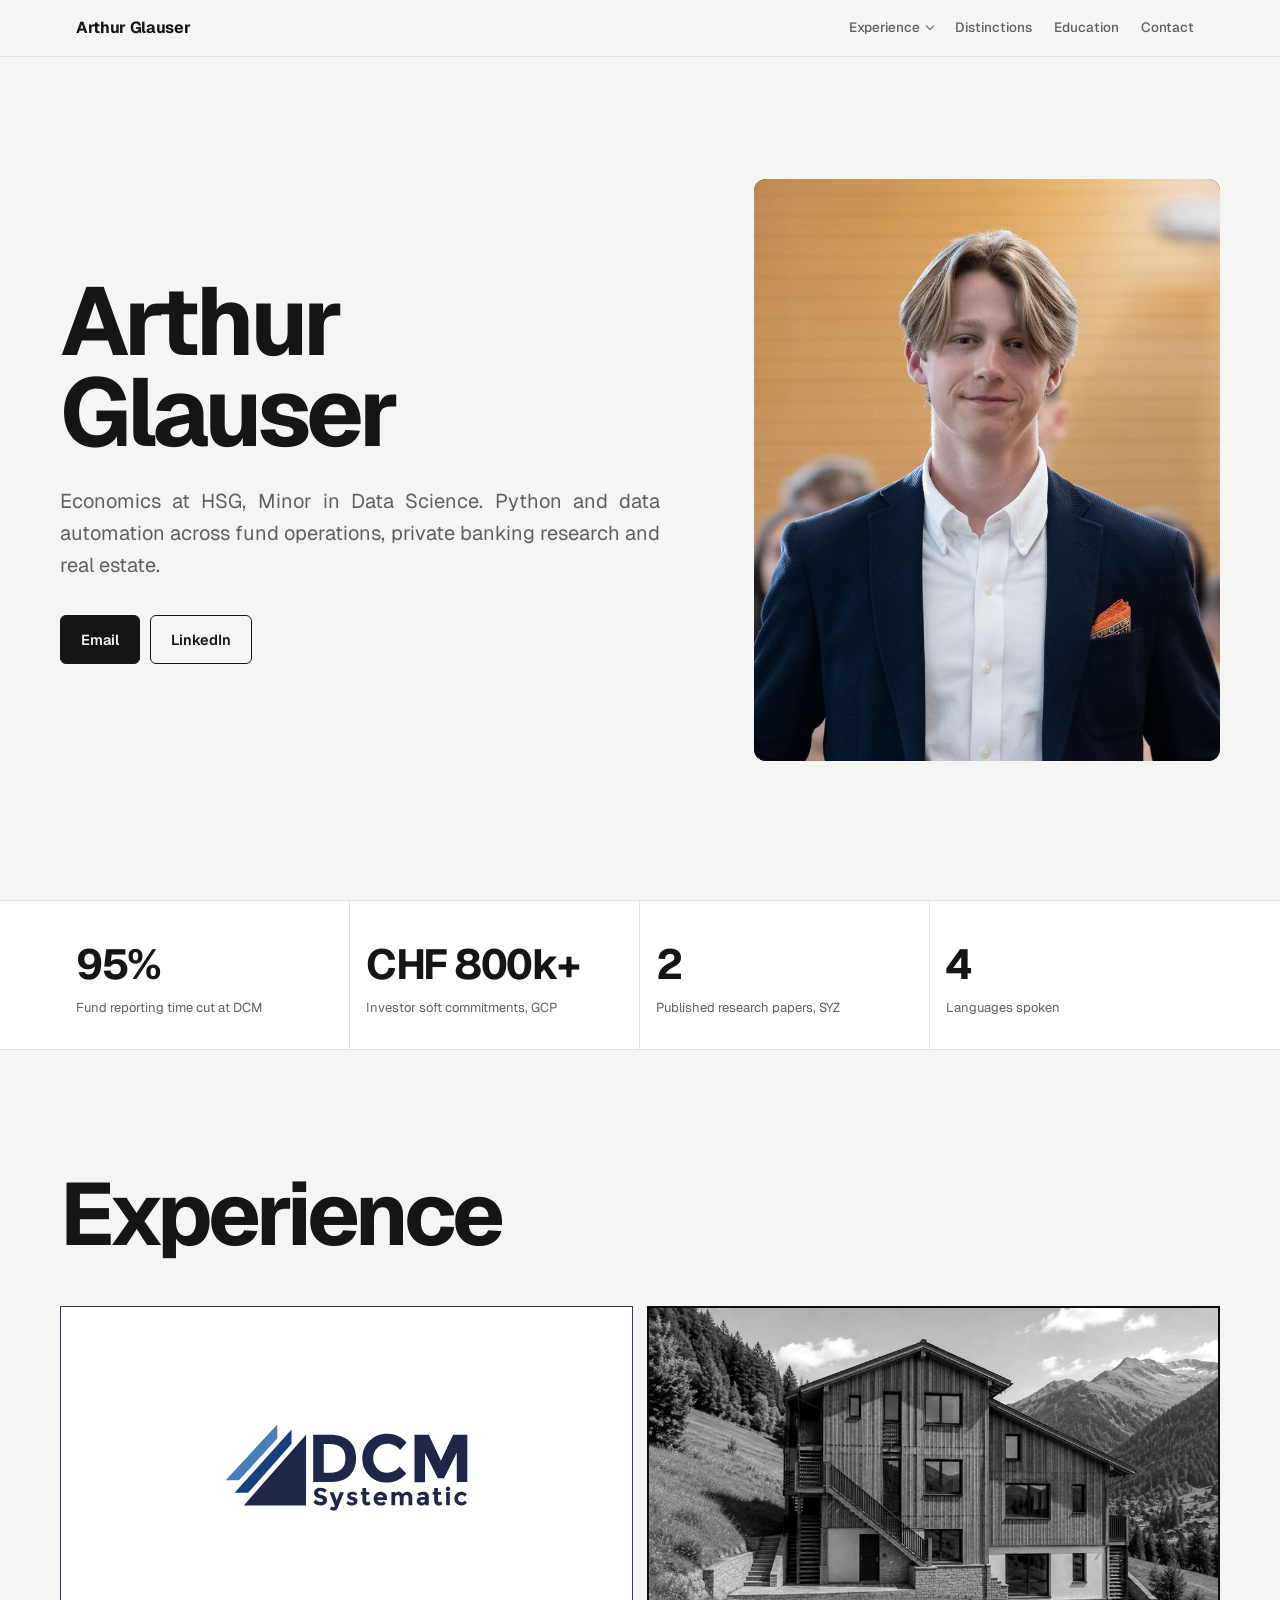
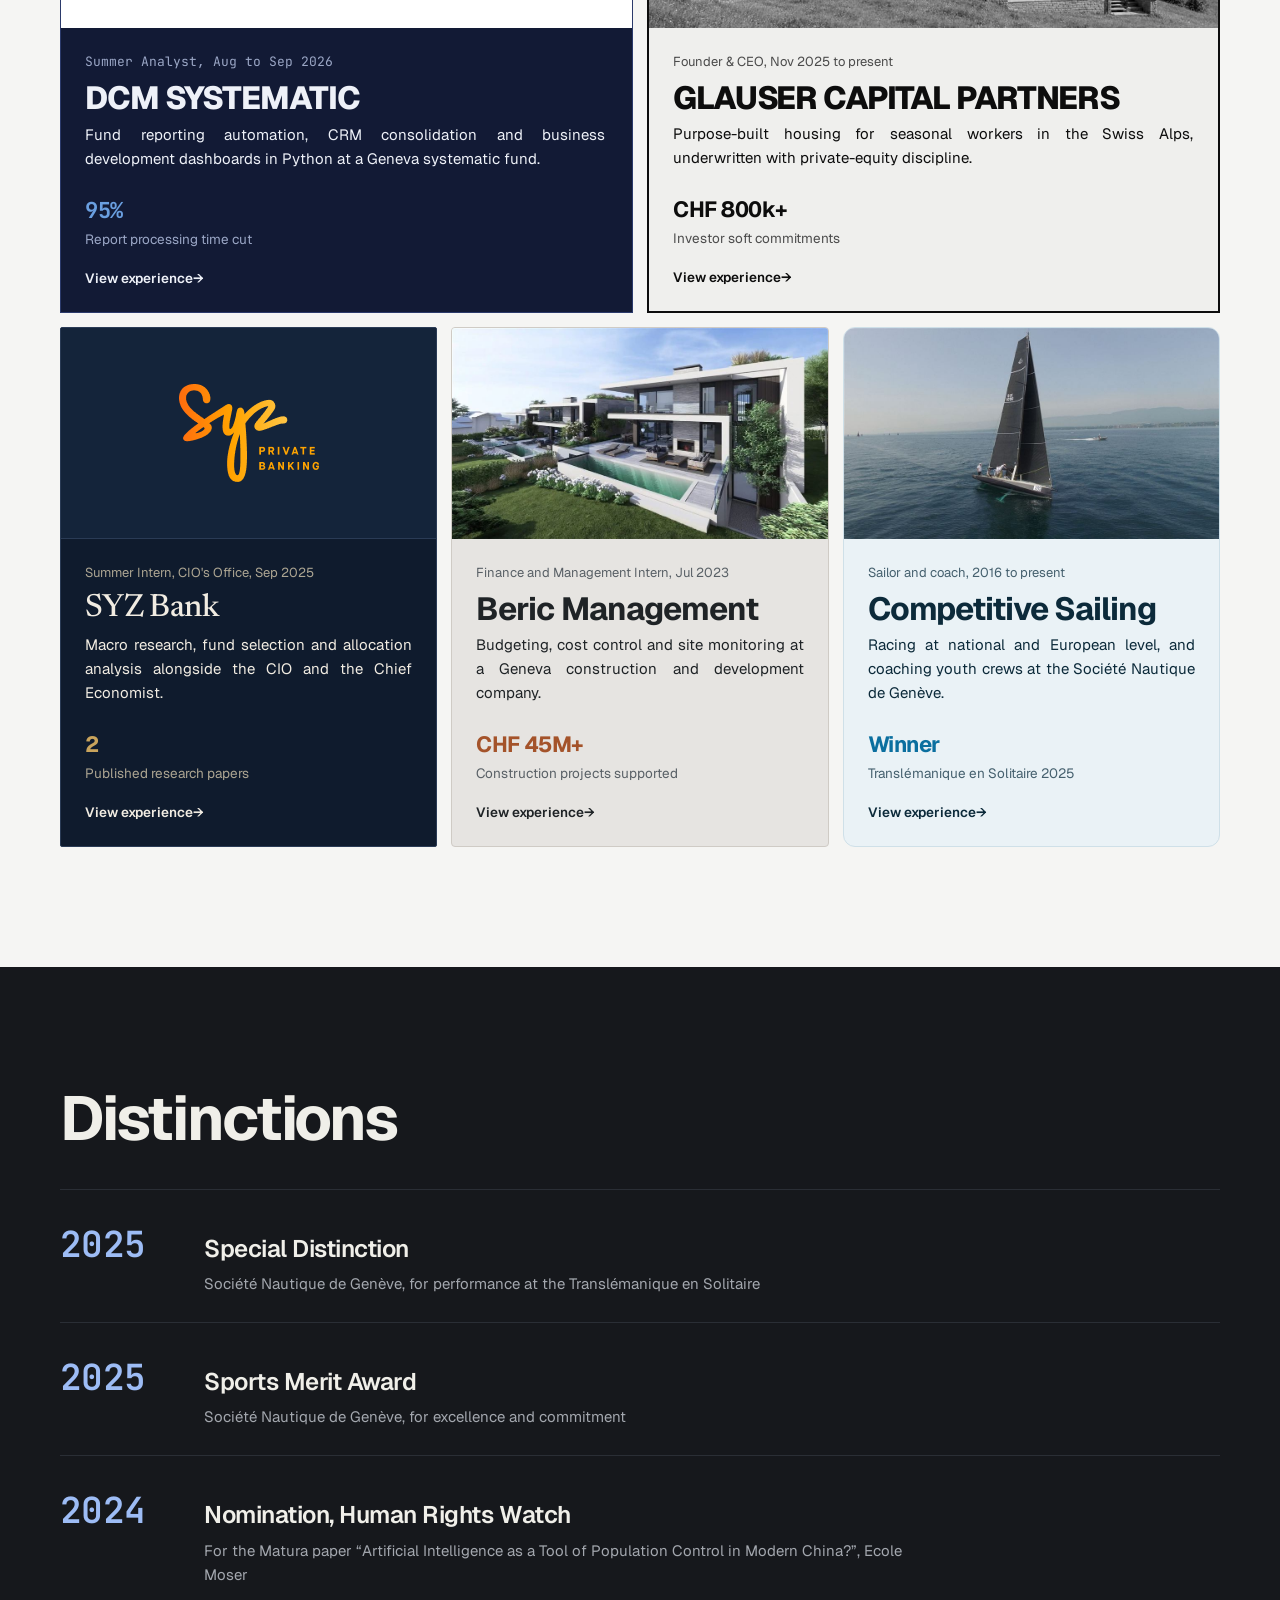
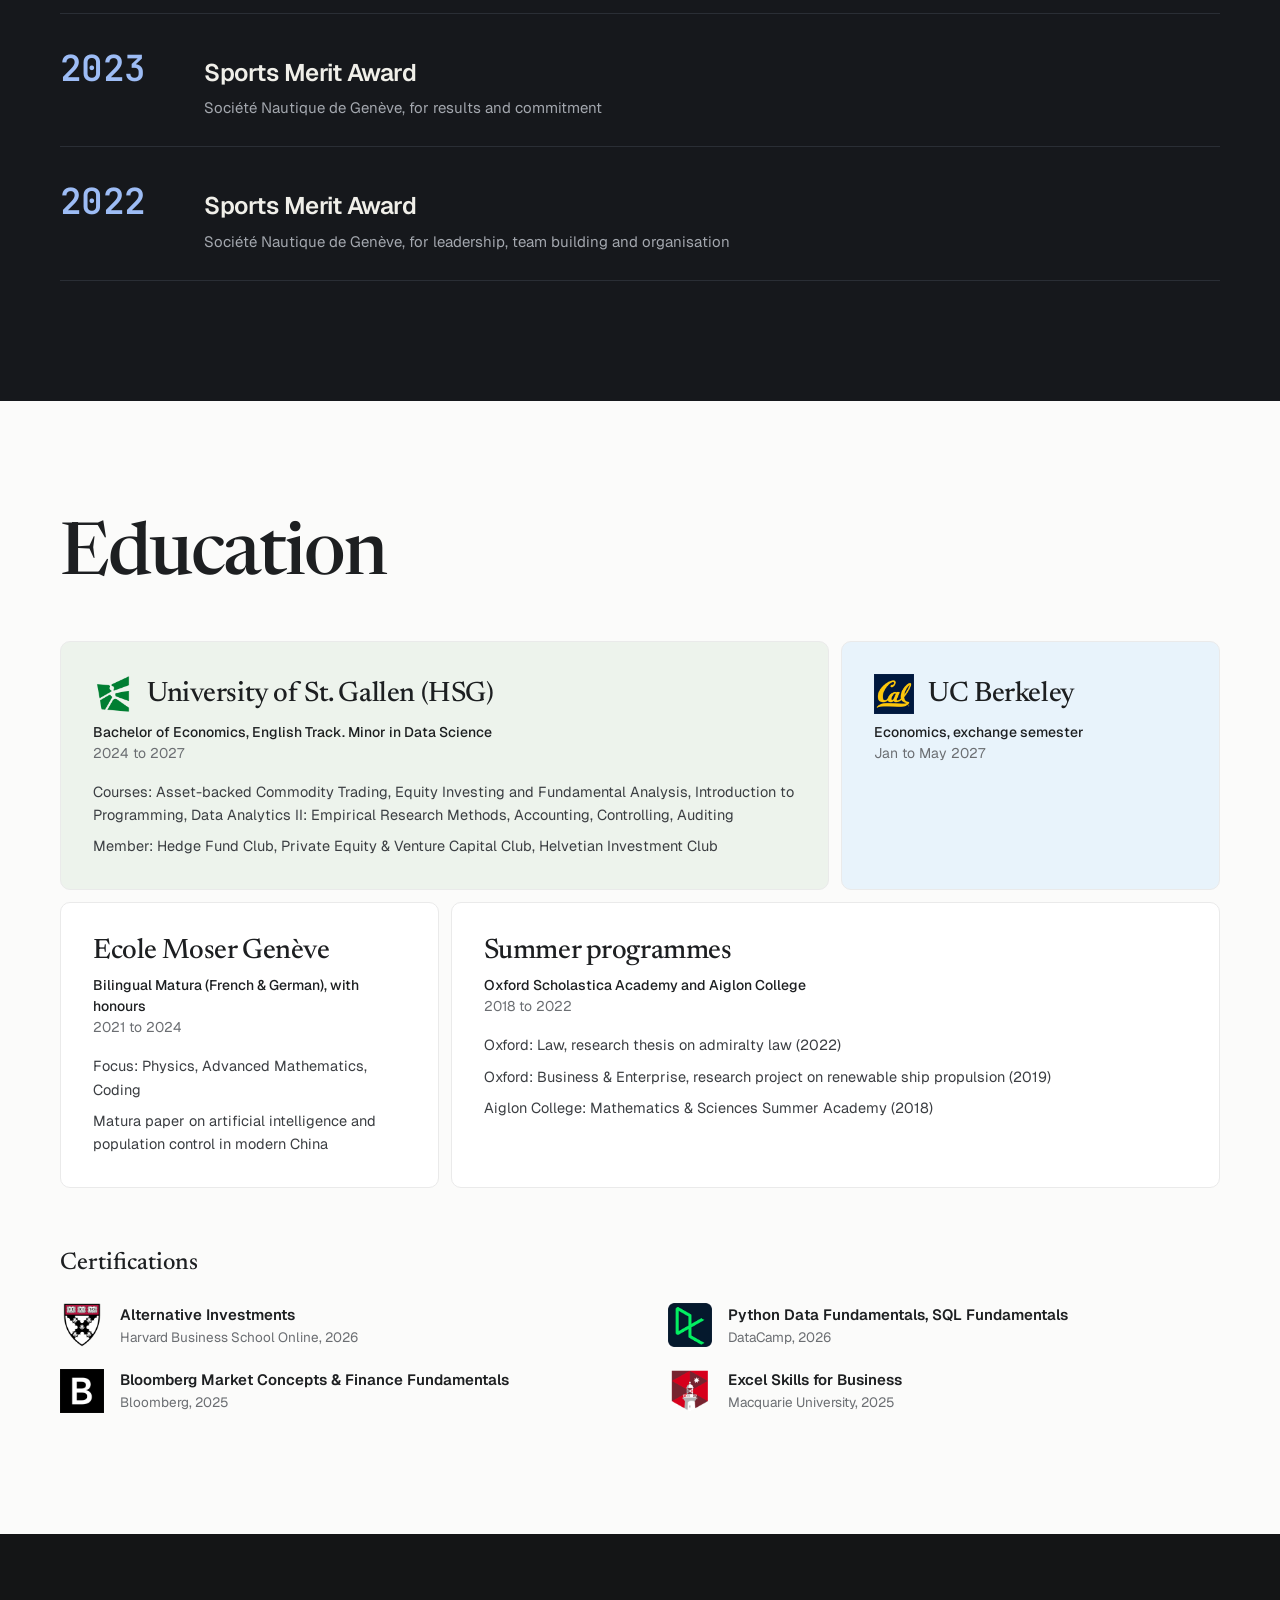
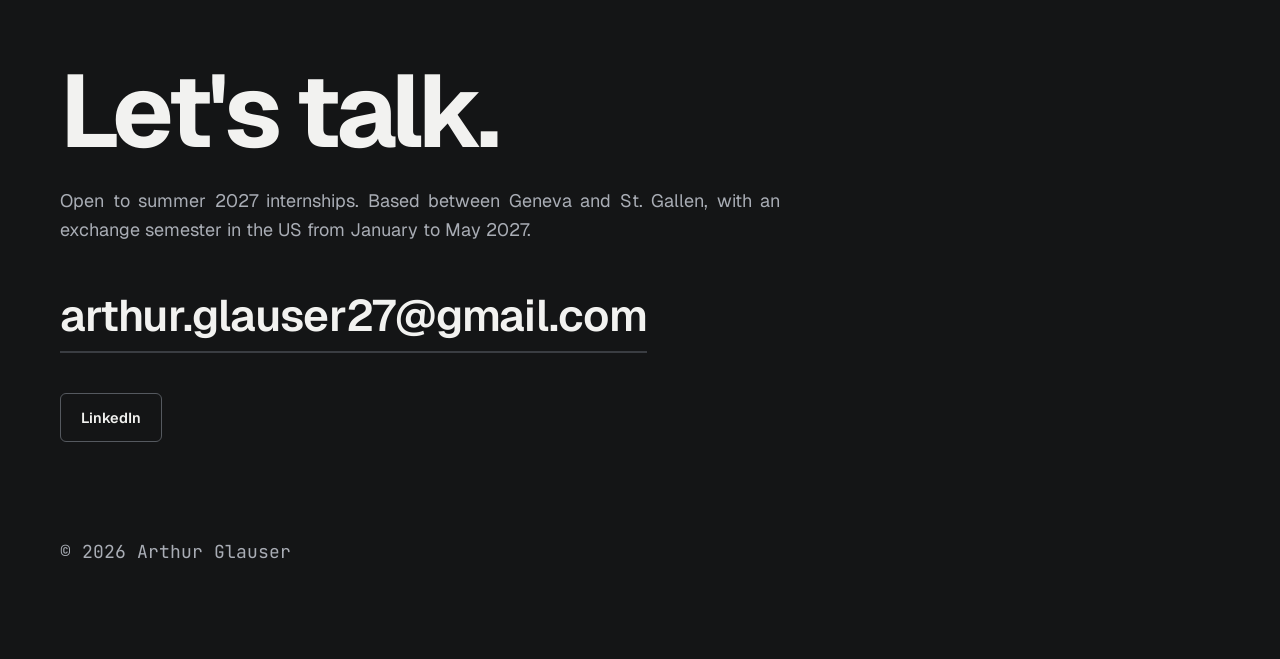
==== commit 206b2d71: "Education: HSG courses from transcript Co-Authored-By: Claude Opus 5.5 <noreply@anthropic.com>" ====
--- a/index.html
+++ b/index.html
@@ -152,7 +152,7 @@
         <div class="edu-head"><img class="edu-logo" src="images/edu-hsg.png" alt="University of St. Gallen logo" width="128" height="128" loading="lazy" decoding="async"><h3>University of St. Gallen (HSG)</h3></div>
         <p class="meta"><b>Bachelor of Economics, English Track. Minor in Data Science</b>2024 to 2027</p>
         <ul>
-          <li>Courses: Commodity Trading, Equity Investing &amp; Fundamental Analysis, Data Analytics, Data Handling, Accounting</li>
+          <li>Courses: Asset-backed Commodity Trading, Equity Investing and Fundamental Analysis, Introduction to Programming, Data Analytics II: Empirical Research Methods, Accounting, Controlling, Auditing</li>
           <li>Member: Hedge Fund Club, Private Equity &amp; Venture Capital Club, Helvetian Investment Club</li>
         </ul>
       </div>
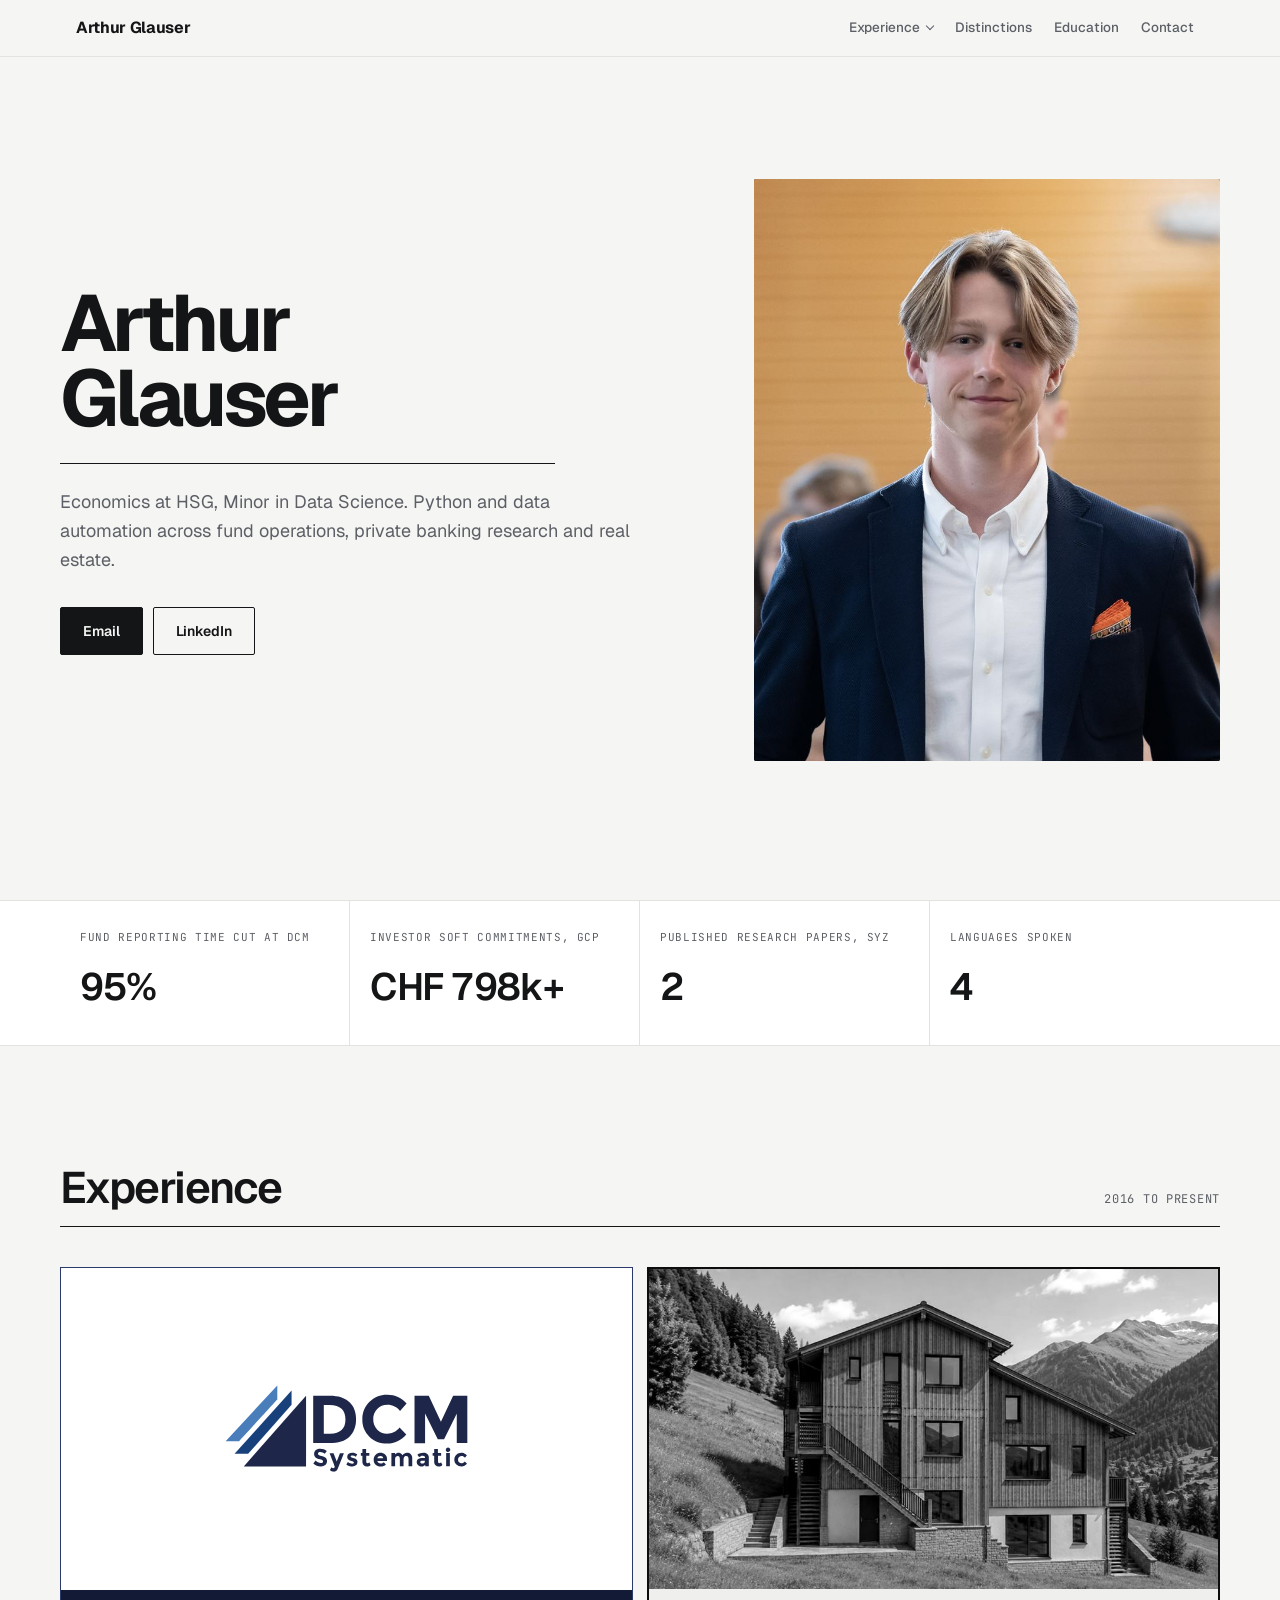
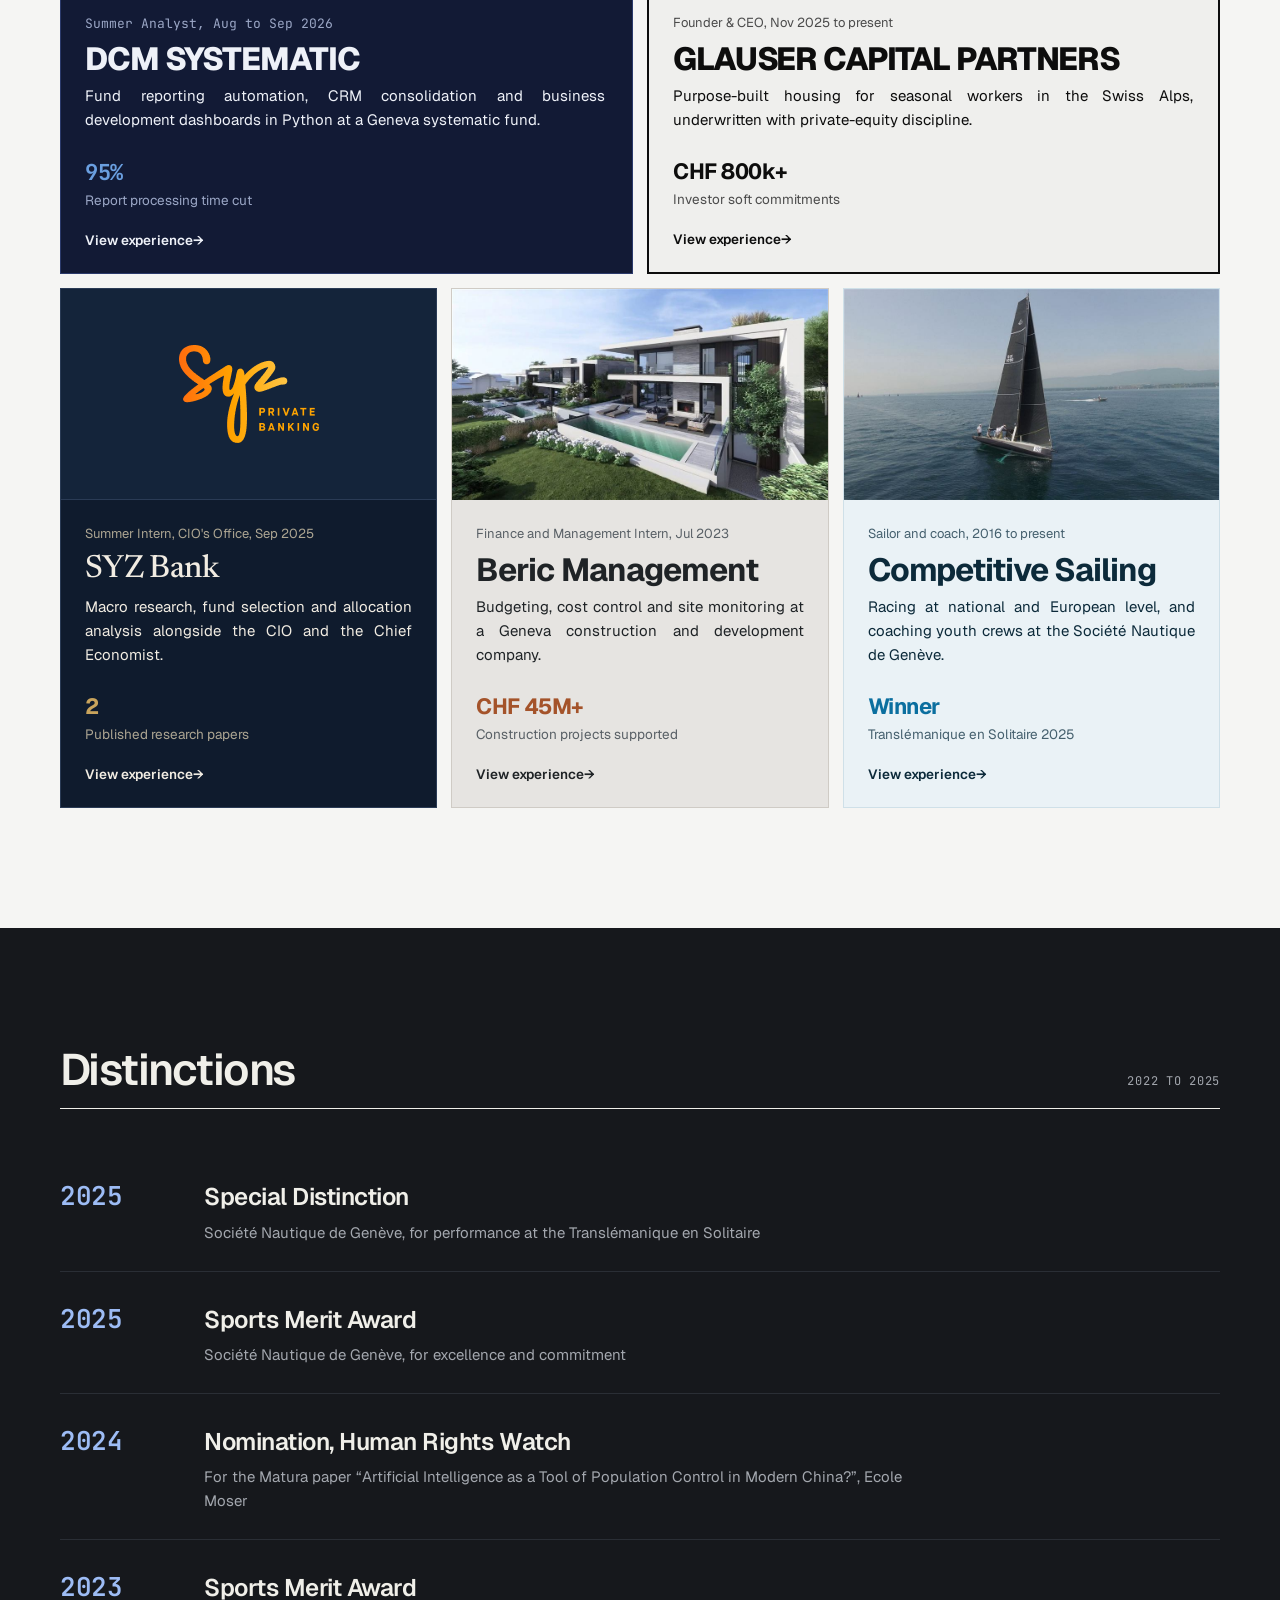
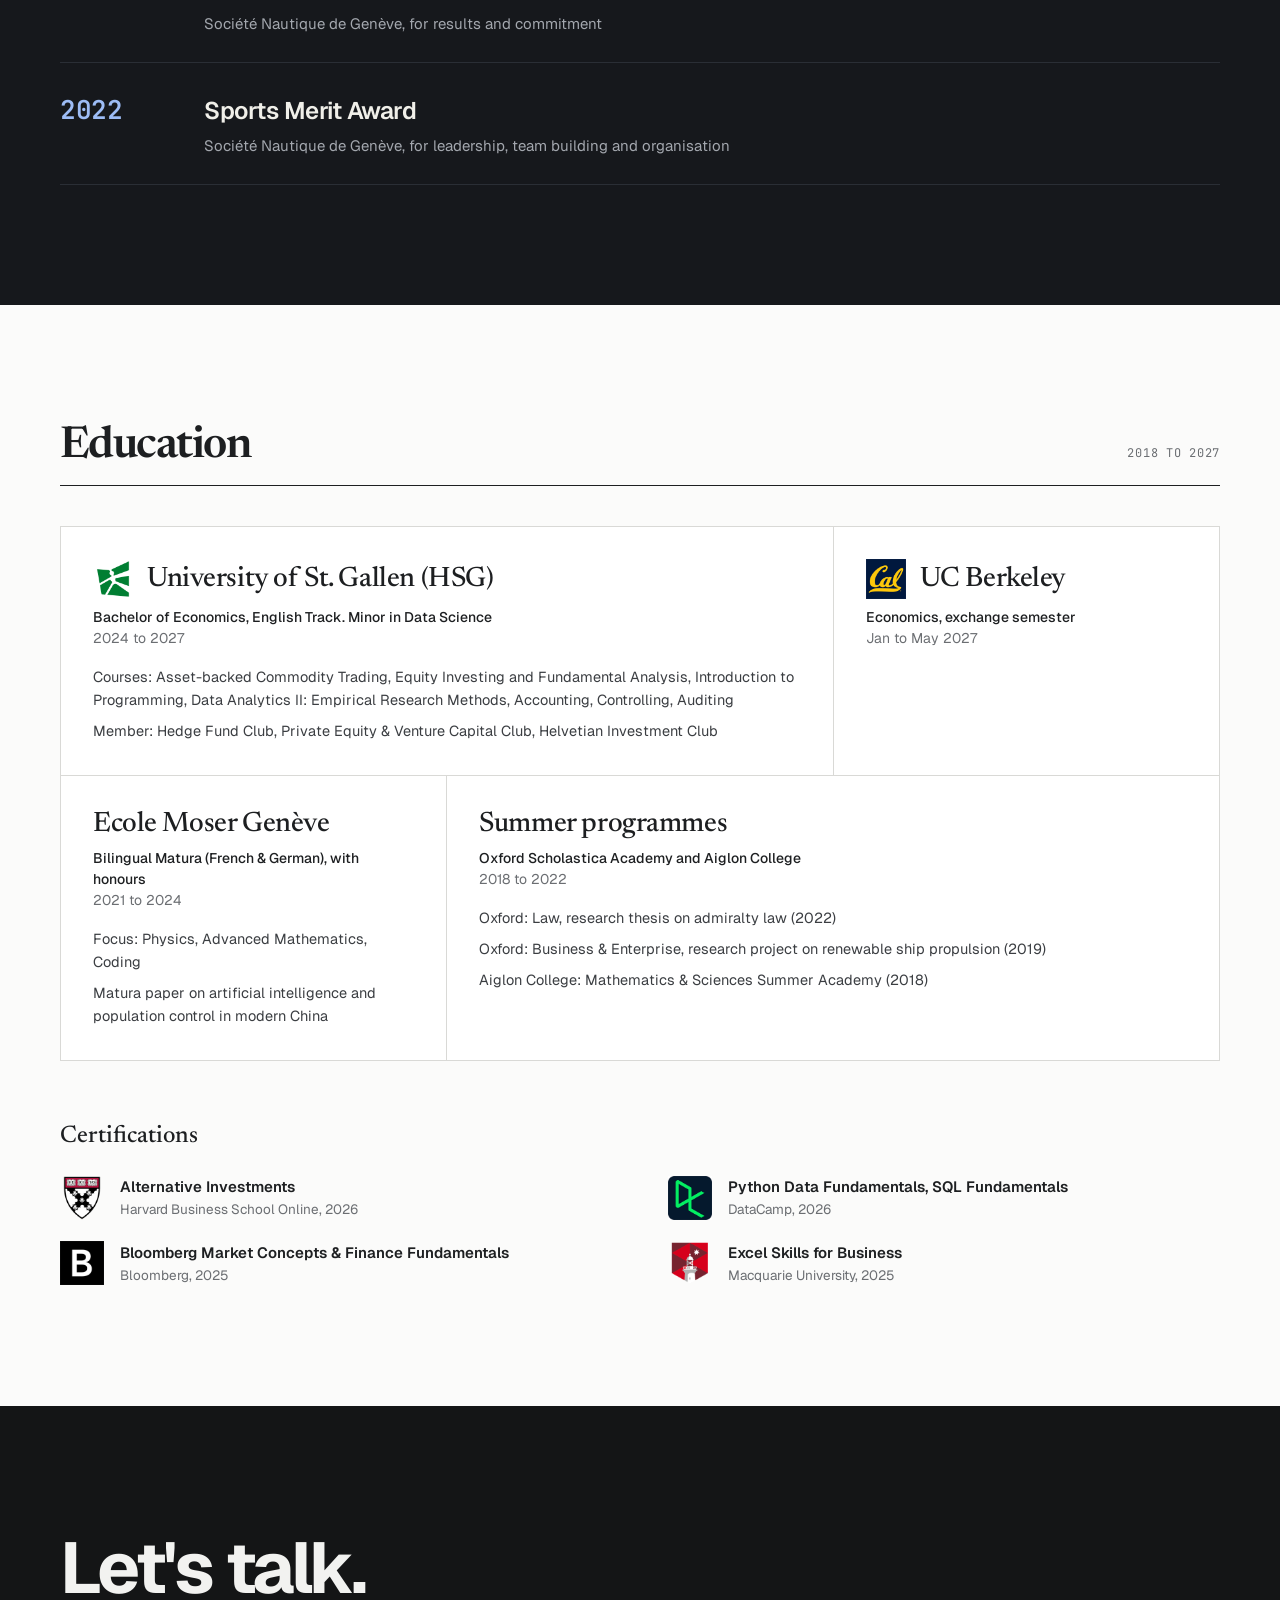
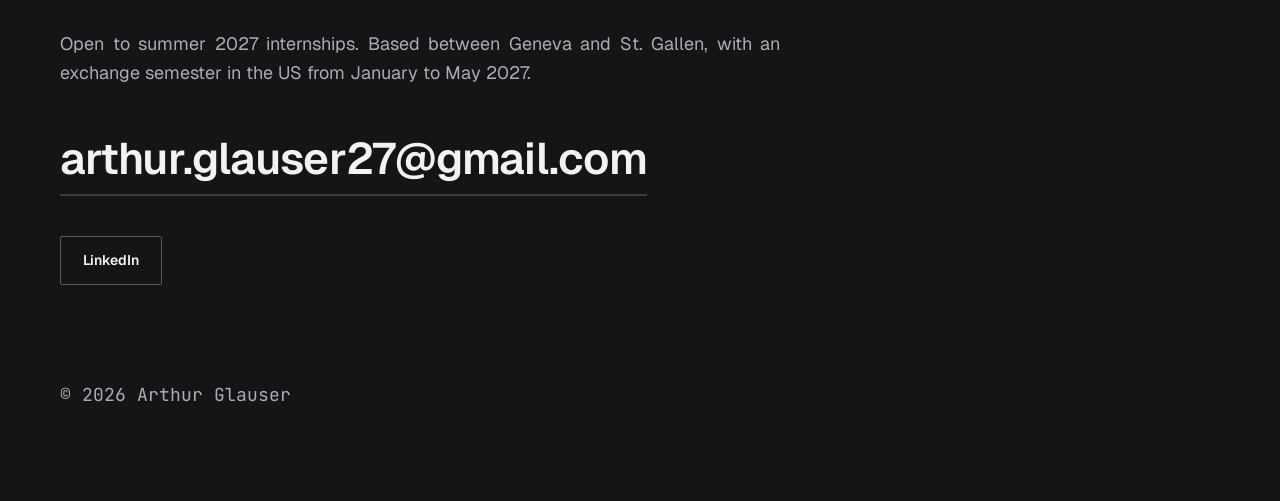
==== commit dd3c95c8: "Home: finance/technical minimalist layout - Restrained hero name with hairline rule, squarer portrai" ====
--- a/index.html
+++ b/index.html
@@ -12,7 +12,7 @@
 <link rel="preconnect" href="https://fonts.googleapis.com">
 <link rel="preconnect" href="https://fonts.gstatic.com" crossorigin>
 <link href="https://fonts.googleapis.com/css2?family=Geist:wght@400;500;600;700;800&family=Newsreader:opsz,wght@6..72,400;6..72,500&family=JetBrains+Mono:wght@400;600&display=swap" rel="stylesheet">
-<link rel="stylesheet" href="styles.css?v=20261014">
+<link rel="stylesheet" href="styles.css?v=20261015">
 <script>document.documentElement.classList.add('js');</script>
 </head>
 <body>
@@ -73,10 +73,10 @@
 <!-- EXPERIENCE -->
 <section class="xp" id="experience">
   <div class="wrap">
-    <h2 class="reveal">Experience</h2>
+    <div class="sec-head reveal"><h2>Experience</h2><span class="range">2016 to present</span></div>
     <div class="xp-grid">
       <a class="xp-card span3 theme-dcm reveal" href="dcm.html">
-        <div class="xp-media logo"><img decoding="async" src="images/dcm-logo.svg?v=20261014" alt="" loading="lazy" data-fallback></div>
+        <div class="xp-media logo"><img decoding="async" src="images/dcm-logo.svg?v=20261015" alt="" loading="lazy" data-fallback></div>
         <div class="xp-body">
           <p class="xp-role">Summer Analyst, Aug to Sep 2026</p>
           <h3>DCM Systematic</h3>
@@ -132,7 +132,7 @@
 <!-- DISTINCTIONS -->
 <section class="chapter theme-dist" id="distinctions">
   <div class="wrap">
-    <h2 class="reveal">Distinctions</h2>
+    <div class="sec-head reveal"><h2>Distinctions</h2><span class="range">2022 to 2025</span></div>
     <ul class="dist-list reveal">
       <li><span class="yr">2025</span><div><b>Special Distinction</b><span>Société Nautique de Genève, for performance at the Translémanique en Solitaire</span></div></li>
       <li><span class="yr">2025</span><div><b>Sports Merit Award</b><span>Société Nautique de Genève, for excellence and commitment</span></div></li>
@@ -146,9 +146,9 @@
 <!-- EDUCATION -->
 <section class="chapter theme-edu" id="education">
   <div class="wrap">
-    <h2 class="reveal">Education</h2>
+    <div class="sec-head reveal"><h2>Education</h2><span class="range">2018 to 2027</span></div>
     <div class="bento">
-      <div class="cell wide tint-g reveal">
+      <div class="cell wide reveal">
         <div class="edu-head"><img class="edu-logo" src="images/edu-hsg.png" alt="University of St. Gallen logo" width="128" height="128" loading="lazy" decoding="async"><h3>University of St. Gallen (HSG)</h3></div>
         <p class="meta"><b>Bachelor of Economics, English Track. Minor in Data Science</b>2024 to 2027</p>
         <ul>
@@ -156,7 +156,7 @@
           <li>Member: Hedge Fund Club, Private Equity &amp; Venture Capital Club, Helvetian Investment Club</li>
         </ul>
       </div>
-      <div class="cell tint-b reveal">
+      <div class="cell reveal">
         <div class="edu-head"><img class="edu-logo" src="images/edu-berkeley.png" alt="UC Berkeley logo" width="128" height="128" loading="lazy" decoding="async"><h3>UC Berkeley</h3></div>
         <p class="meta"><b>Economics, exchange semester</b>Jan to May 2027</p>
       </div>
@@ -204,6 +204,6 @@
 </section>
 
 </main>
-<script src="site.js?v=20261014"></script>
+<script src="site.js?v=20261015"></script>
 </body>
 </html>
--- a/styles.css
+++ b/styles.css
@@ -17,7 +17,7 @@
 img{max-width:100%;display:block}
 h1,h2,h3{text-wrap:balance}
 /* Justified body copy; hyphenation keeps word gaps even, especially in narrow columns */
-.lede,.bullets li,.c-block p,.xp-sum,.contact p,.hero .sub{text-align:justify;hyphens:auto;-webkit-hyphens:auto}
+.lede,.bullets li,.c-block p,.xp-sum,.contact p{text-align:justify;hyphens:auto;-webkit-hyphens:auto}
 :focus-visible{outline:2px solid currentColor;outline-offset:3px}
 .skip{position:absolute;left:16px;top:-60px;background:var(--fg);color:var(--bg);padding:8px 14px;border-radius:6px;z-index:11;text-decoration:none}
 .skip:focus{top:12px}
@@ -48,7 +48,7 @@
 
 /* Buttons */
 .btns{display:flex;flex-wrap:wrap;gap:10px}
-.btn{display:inline-flex;align-items:center;font-size:14.5px;font-weight:600;padding:12px 20px;border-radius:6px;text-decoration:none;border:1px solid var(--fg);white-space:nowrap;transition:transform .2s var(--ease),background-color .2s var(--ease),color .2s var(--ease)}
+.btn{display:inline-flex;align-items:center;font-size:14px;font-weight:600;padding:12px 22px;border-radius:2px;text-decoration:none;border:1px solid var(--fg);white-space:nowrap;transition:transform .2s var(--ease),background-color .2s var(--ease),color .2s var(--ease)}
 .btn:hover{transform:translateY(-1px)}
 .btn:active{transform:scale(.98)}
 .btn.primary{background:var(--fg);color:var(--bg)}
@@ -59,9 +59,9 @@
 .hero-inner{max-width:var(--maxw);margin:0 auto;width:100%;display:grid;grid-template-columns:1.35fr 1fr;gap:64px;align-items:center}
 .eyebrow{display:flex;align-items:center;gap:10px;font-family:var(--mono);font-size:12px;letter-spacing:.1em;text-transform:uppercase;color:var(--muted);margin-bottom:22px}
 .eyebrow::before{content:"";width:8px;height:8px;border-radius:50%;background:#2f9e5e;flex:none}
-.hero h1{font-size:clamp(52px,7.5vw,96px);line-height:.95;letter-spacing:-.045em;font-weight:700}
-.hero .sub{font-size:clamp(17px,1.9vw,20px);color:var(--muted);margin:26px 0 34px;max-width:30em}
-.portrait{aspect-ratio:4/5;border-radius:12px;overflow:hidden;position:relative;background:#1c1e21}
+.hero h1{font-size:clamp(46px,6.2vw,80px);line-height:.95;letter-spacing:-.045em;font-weight:700;padding-bottom:28px;border-bottom:1px solid var(--fg);max-width:9ch}
+.hero .sub{font-size:clamp(16px,1.6vw,18px);color:var(--muted);margin:24px 0 32px;max-width:32em}
+.portrait{aspect-ratio:4/5;border-radius:2px;overflow:hidden;position:relative;background:#1c1e21}
 .portrait img{width:100%;height:100%;object-fit:cover;object-position:50% 20%}
 .portrait .initials{position:absolute;inset:0;display:flex;align-items:center;justify-content:center;font-size:clamp(72px,9vw,112px);font-weight:700;letter-spacing:-.05em;color:#3a3d42}
 .portrait.hasimg .initials{display:none}
@@ -69,16 +69,19 @@
 /* Highlights strip */
 .stats{border-block:1px solid var(--line);background:var(--card)}
 .stats-inner{max-width:var(--maxw);margin:0 auto;display:grid;grid-template-columns:repeat(4,1fr)}
-.stat{padding:30px 16px;border-right:1px solid var(--line)}
+.stat{display:flex;flex-direction:column-reverse;gap:10px;padding:28px 20px;border-right:1px solid var(--line)}
 .stat:last-child{border-right:0}
-.stat .num{font-size:clamp(28px,4vw,42px);font-weight:700;letter-spacing:-.035em;font-variant-numeric:tabular-nums}
-.stat .lbl{font-size:13px;color:var(--muted)}
+.stat .num{font-size:clamp(26px,3.4vw,38px);font-weight:600;letter-spacing:-.03em;font-variant-numeric:tabular-nums lining-nums}
+.stat .lbl{font-family:var(--mono);font-size:11px;letter-spacing:.06em;text-transform:uppercase;color:var(--muted)}
 
 /* Experience cards (main page): each card wears its experience's theme */
 .xp{padding:120px 16px}
-.xp h2{font-size:clamp(44px,7vw,88px);line-height:1;letter-spacing:-.045em;font-weight:700;margin-bottom:48px}
+/* Home section headers: ledger style, title + hairline + mono range */
+.sec-head{display:flex;align-items:baseline;justify-content:space-between;gap:24px;padding-bottom:16px;border-bottom:1px solid var(--fg);margin-bottom:40px}
+.chapter .sec-head h2,.xp .sec-head h2{font-size:clamp(30px,3.6vw,44px);line-height:1;letter-spacing:-.035em;font-weight:600;margin:0}
+.sec-head .range{font-family:var(--mono);font-size:12px;letter-spacing:.06em;text-transform:uppercase;color:var(--muted);white-space:nowrap}
 .xp-grid{display:grid;grid-template-columns:repeat(6,1fr);gap:14px}
-.xp-card{position:relative;display:flex;flex-direction:column;overflow:hidden;text-decoration:none;background:var(--bg);color:var(--fg);border:1px solid var(--line);border-radius:var(--r);transition:transform .3s var(--ease)}
+.xp-card{position:relative;display:flex;flex-direction:column;overflow:hidden;text-decoration:none;background:var(--bg);color:var(--fg);border:1px solid var(--line);border-radius:0;transition:transform .3s var(--ease)}
 .xp-card:hover{transform:translateY(-4px)}
 .xp-card.theme-dcm::before{display:none}
 .xp-card:active{transform:translateY(-1px)}
@@ -105,10 +108,10 @@
 
 /* Distinctions (main page): dark, year-led list */
 .theme-dist{--bg:#16181c;--fg:#f0efe9;--muted:#a3a7ae;--accent:#9dbcf5;--line:#2a2e35;--r:0px}
-.theme-dist h2{font-size:clamp(44px,7vw,88px);letter-spacing:-.045em;margin-bottom:40px}
-.dist-list{list-style:none;border-top:1px solid var(--line)}
+
+.dist-list{list-style:none}
 .dist-list li{display:grid;grid-template-columns:120px 1fr;gap:24px;align-items:baseline;padding:26px 0;border-bottom:1px solid var(--line)}
-.dist-list .yr{font-family:var(--mono);font-size:clamp(26px,3vw,36px);font-weight:600;color:var(--accent);letter-spacing:-.02em}
+.dist-list .yr{font-family:var(--mono);font-size:clamp(20px,2.2vw,26px);font-weight:600;color:var(--accent);letter-spacing:-.01em}
 .dist-list b{display:block;font-size:clamp(19px,2vw,24px);font-weight:600;letter-spacing:-.02em}
 .dist-list span:not(.yr){display:block;font-size:15px;color:var(--muted);margin-top:4px;max-width:70ch}
 
@@ -275,13 +278,13 @@
 .gallery .ph.missing{display:none}
 
 /* Education: minimalist document, asymmetric bento */
-.theme-edu{--bg:#fbfbfa;--fg:#1d1f21;--muted:#6b6e72;--accent:#1d1f21;--card:#ffffff;--line:#eaeaea;--r:10px;--display:var(--serif)}
-.theme-edu h2{font-weight:500;letter-spacing:-.03em;font-size:clamp(44px,6vw,72px);margin-bottom:48px}
-.bento{display:grid;grid-template-columns:repeat(3,1fr);gap:12px}
-.cell{background:var(--card);border:1px solid var(--line);border-radius:var(--r);padding:32px}
+.theme-edu{--bg:#fbfbfa;--fg:#1d1f21;--muted:#6b6e72;--accent:#1d1f21;--card:#ffffff;--line:#d9d9d6;--r:0px;--display:var(--serif)}
+
+.bento{display:grid;grid-template-columns:repeat(3,1fr);gap:1px;background:var(--line);border:1px solid var(--line)}
+.cell{background:var(--card);padding:32px}
 .cell.wide{grid-column:span 2}
-.cell.tint-g{background:#edf3ec}
-.cell.tint-b{background:#e8f3fb}
+
+
 .cell h3{font-family:var(--serif);font-weight:500;font-size:clamp(22px,2.4vw,28px);line-height:1.15;letter-spacing:-.015em}
 .cell .meta{font-size:14px;margin:8px 0 16px}
 .cell .meta b{font-weight:500}
@@ -306,10 +309,10 @@
 
 /* Contact: dark, type-led */
 .contact{background:#141516;color:#f2f2f0;padding:128px 16px 56px}
-.contact h2{font-size:clamp(48px,8vw,104px);letter-spacing:-.045em;line-height:.95;font-weight:700;margin-bottom:28px}
+.contact h2{font-size:clamp(40px,5.6vw,72px);letter-spacing:-.045em;line-height:.95;font-weight:700;margin-bottom:28px}
 .contact p{color:#a9adb5;font-size:18px;max-width:40em;margin-bottom:36px}
 .contact.compact{padding:72px 16px 40px}
-.contact.compact h2{font-size:clamp(36px,5vw,56px)}
+.contact.compact h2{font-size:clamp(32px,4vw,48px)}
 .mail{display:inline-block;font-size:clamp(22px,4vw,44px);font-weight:600;letter-spacing:-.02em;text-decoration:none;border-bottom:2px solid #3a3d42;margin-bottom:40px;overflow-wrap:anywhere;transition:border-color .25s var(--ease)}
 .contact.compact .mail{font-size:clamp(20px,3vw,30px);margin-bottom:28px}
 .mail:hover{border-color:#f2f2f0}
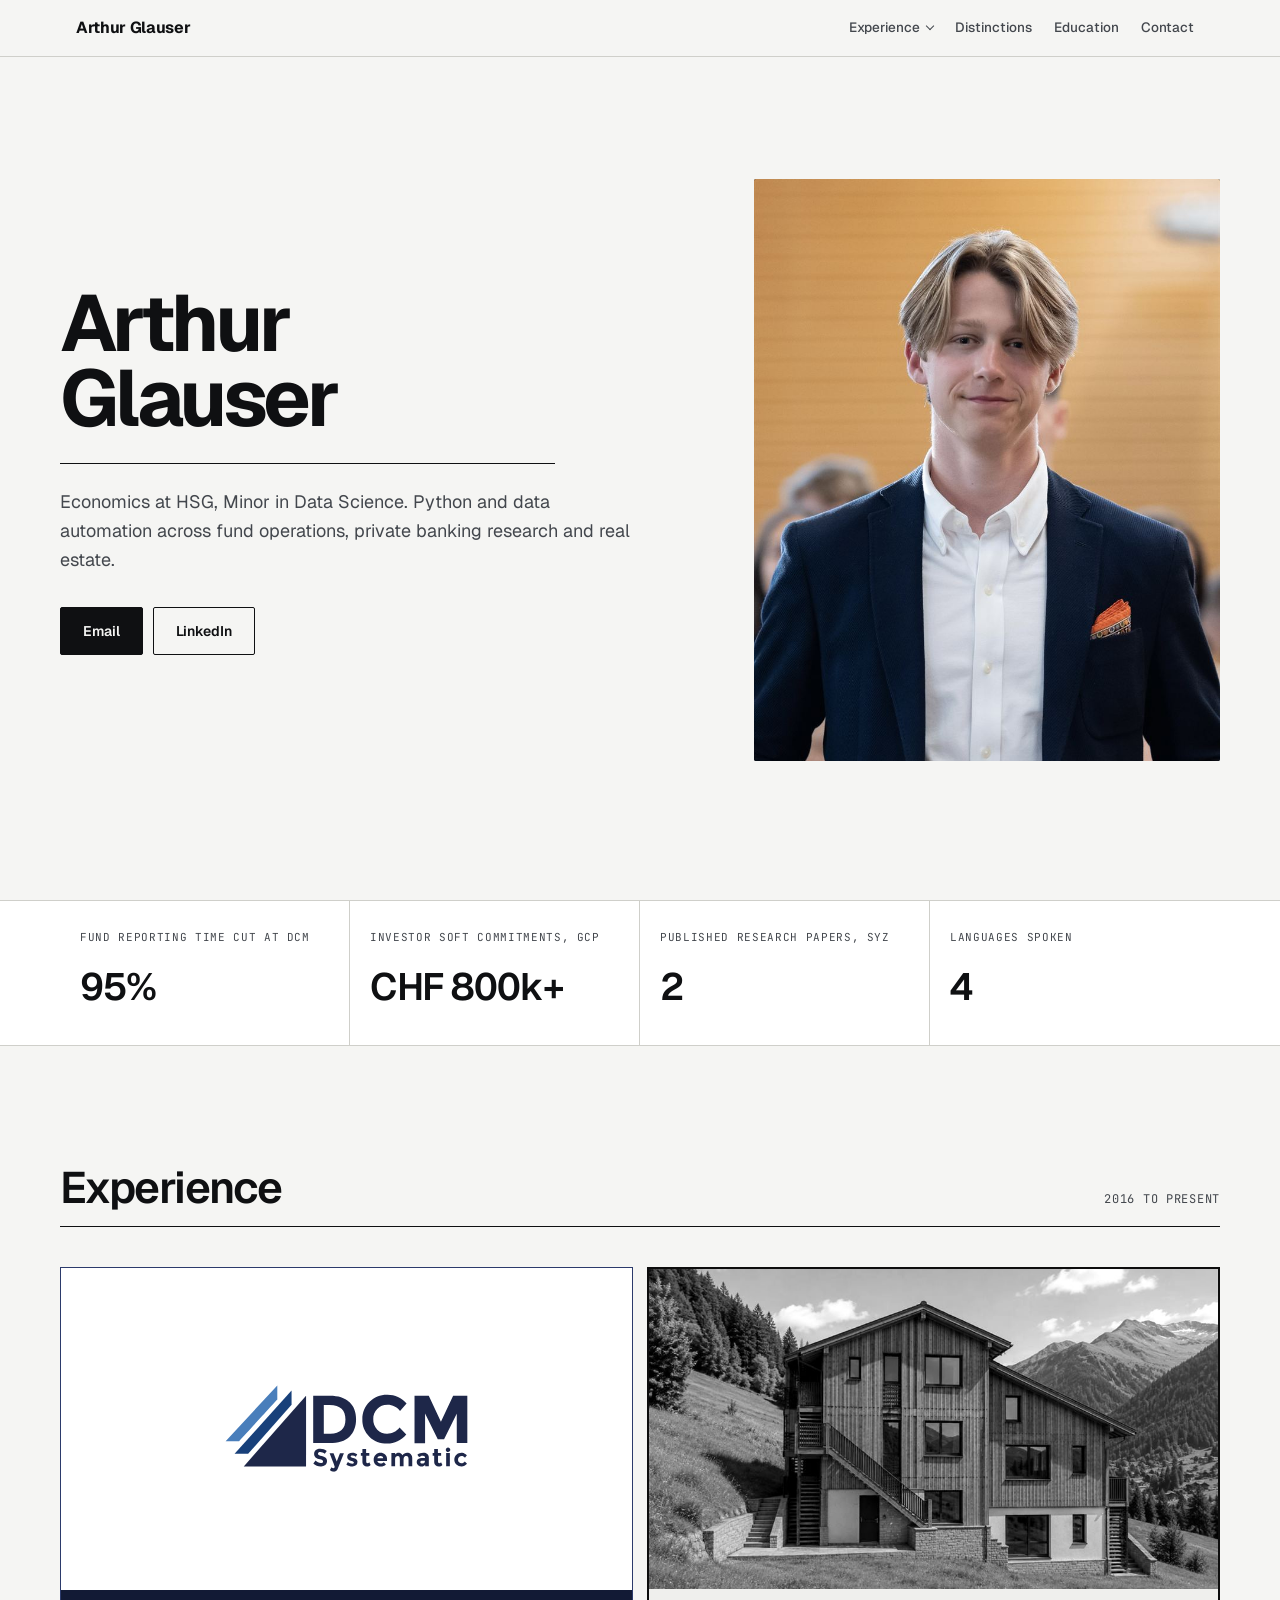
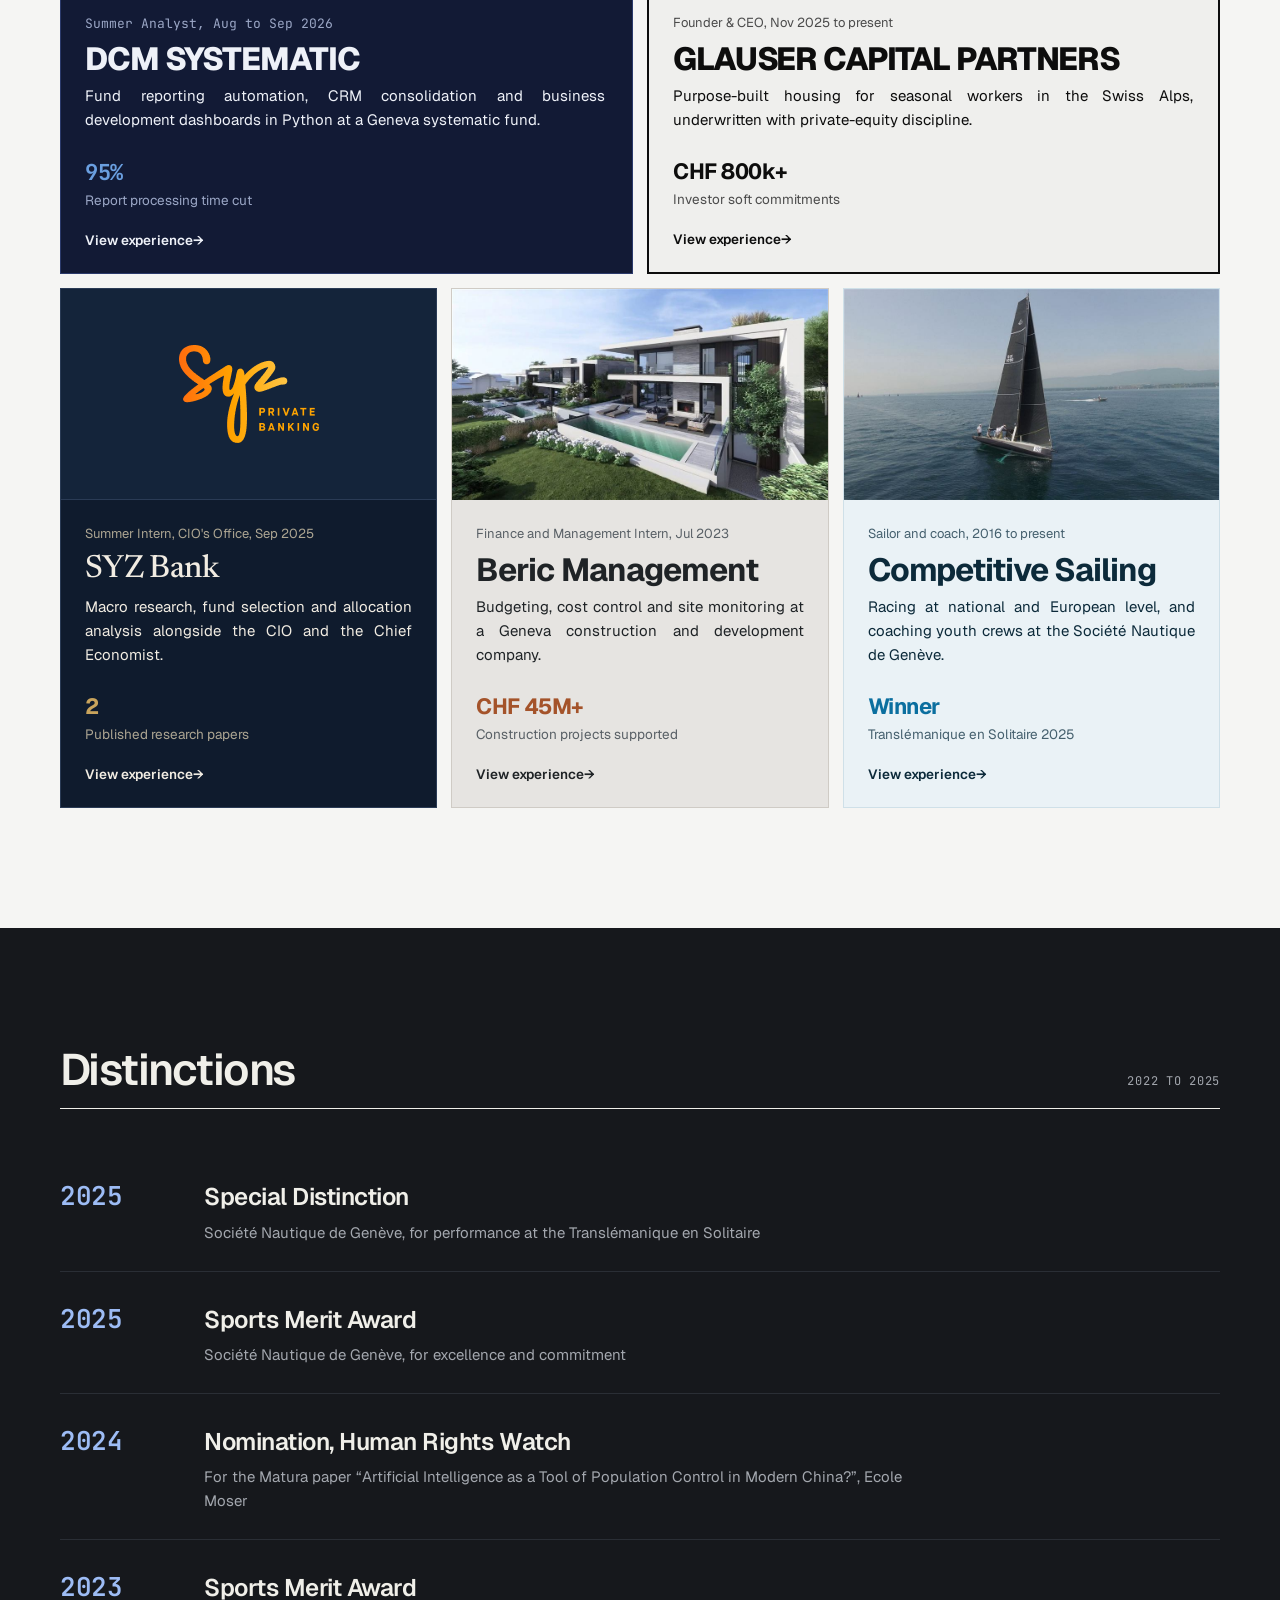
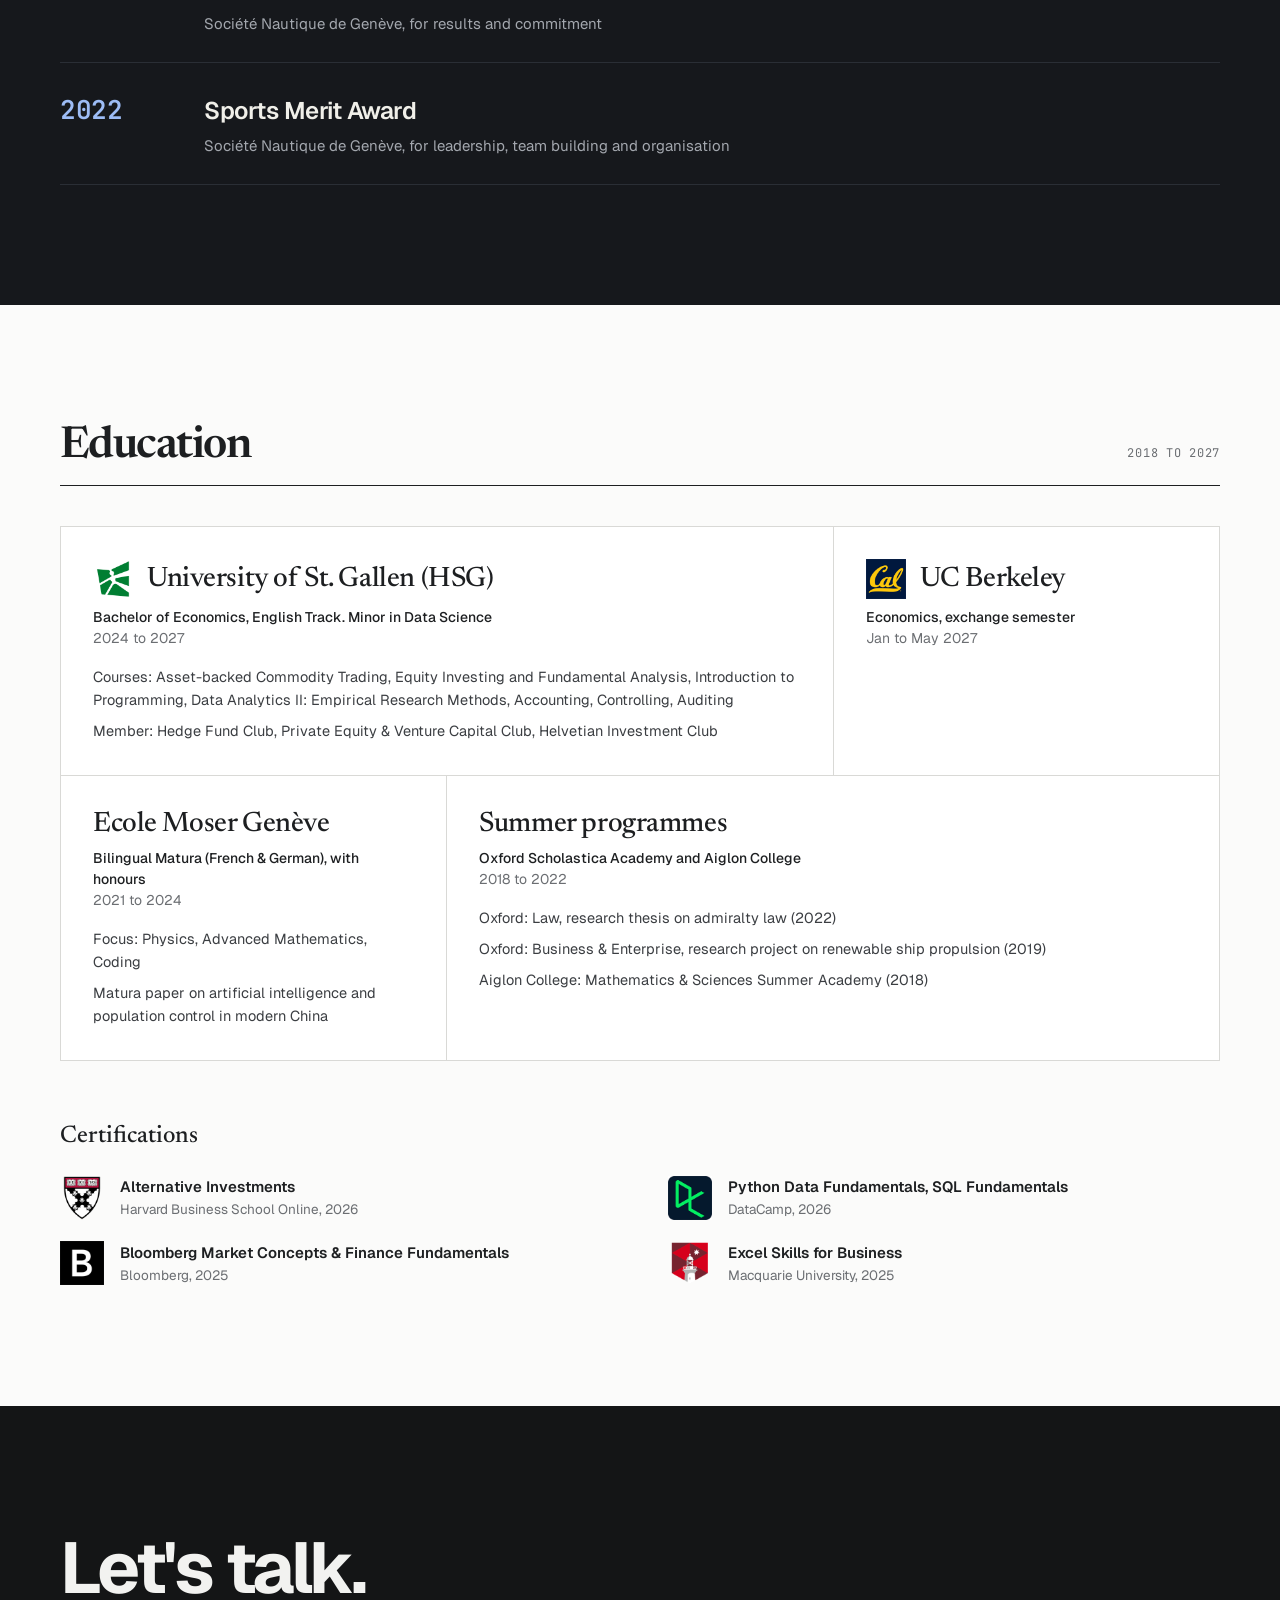
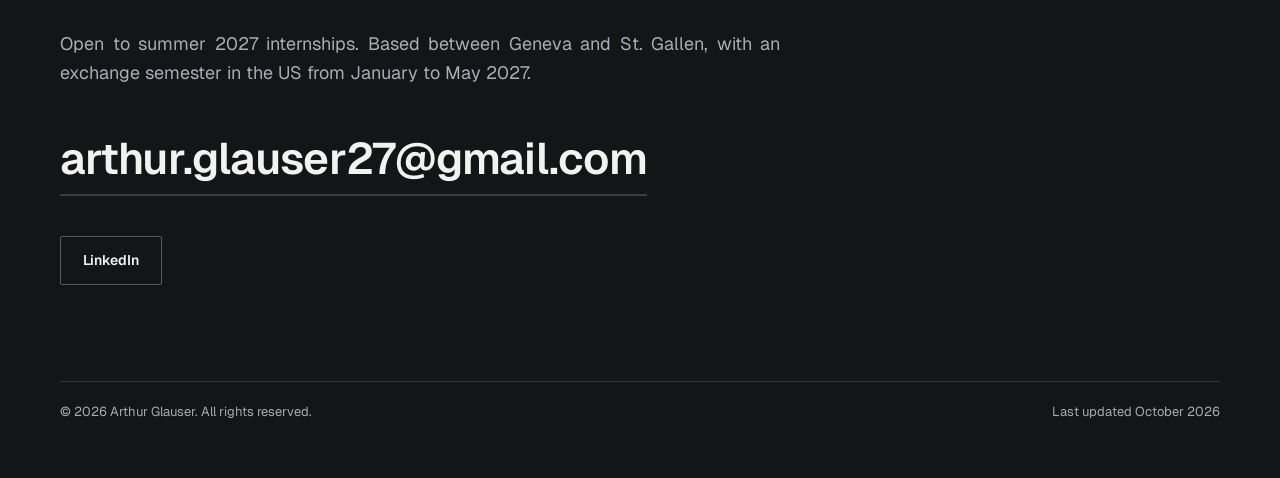
==== commit f9154cd9: "Footer with rights and update date; stronger home contrast Co-Authored-By: Claude Opus 5.5 <noreply@" ====
--- a/index.html
+++ b/index.html
@@ -12,7 +12,7 @@
 <link rel="preconnect" href="https://fonts.googleapis.com">
 <link rel="preconnect" href="https://fonts.gstatic.com" crossorigin>
 <link href="https://fonts.googleapis.com/css2?family=Geist:wght@400;500;600;700;800&family=Newsreader:opsz,wght@6..72,400;6..72,500&family=JetBrains+Mono:wght@400;600&display=swap" rel="stylesheet">
-<link rel="stylesheet" href="styles.css?v=20261015">
+<link rel="stylesheet" href="styles.css?v=20261016">
 <script>document.documentElement.classList.add('js');</script>
 </head>
 <body>
@@ -76,7 +76,7 @@
     <div class="sec-head reveal"><h2>Experience</h2><span class="range">2016 to present</span></div>
     <div class="xp-grid">
       <a class="xp-card span3 theme-dcm reveal" href="dcm.html">
-        <div class="xp-media logo"><img decoding="async" src="images/dcm-logo.svg?v=20261015" alt="" loading="lazy" data-fallback></div>
+        <div class="xp-media logo"><img decoding="async" src="images/dcm-logo.svg?v=20261016" alt="" loading="lazy" data-fallback></div>
         <div class="xp-body">
           <p class="xp-role">Summer Analyst, Aug to Sep 2026</p>
           <h3>DCM Systematic</h3>
@@ -199,11 +199,11 @@
     <div class="btns reveal">
       <a class="btn ghost" href="https://www.linkedin.com/in/arthur-glauser-009a8728b/" target="_blank" rel="noopener">LinkedIn</a>
     </div>
-    <p class="foot">&copy; <span id="yr">2026</span> Arthur Glauser</p>
+    <div class="foot"><span>&copy; <span id="yr">2026</span> Arthur Glauser. All rights reserved.</span><span>Last updated October 2026</span></div>
   </div>
 </section>
 
 </main>
-<script src="site.js?v=20261015"></script>
+<script src="site.js?v=20261016"></script>
 </body>
 </html>
--- a/styles.css
+++ b/styles.css
@@ -2,7 +2,7 @@
    visual language. Native CSS + vanilla JS. Dials: variance 6, motion 4, density 4.
    Each themed block sets its own tokens: --bg --fg --muted --accent --card --line --r (radius) --display. */
 :root{
-  --bg:#f5f5f3; --fg:#141516; --muted:#5c6066; --accent:#141516; --card:#ffffff; --line:#e2e2de; --r:8px;
+  --bg:#f5f5f3; --fg:#0f1012; --muted:#43474d; --accent:#0f1012; --card:#ffffff; --line:#cfcfca; --r:8px;
   --sans:'Geist',system-ui,-apple-system,'Segoe UI',sans-serif;
   --serif:'Newsreader',Georgia,'Times New Roman',serif;
   --mono:'JetBrains Mono',ui-monospace,Menlo,Consolas,monospace;
@@ -317,7 +317,7 @@
 .contact.compact .mail{font-size:clamp(20px,3vw,30px);margin-bottom:28px}
 .mail:hover{border-color:#f2f2f0}
 .contact .btn{border-color:#55595f;color:#f2f2f0}
-.foot{margin-top:96px;font-size:12px;color:#7a7f87;font-family:var(--mono)}
+.foot{display:flex;flex-wrap:wrap;justify-content:space-between;gap:8px 24px;margin-top:96px;padding-top:20px;border-top:1px solid #34373c;font-size:13px;color:#a7abb2}
 .contact.compact .foot{margin-top:56px}
 
 /* Reveal */
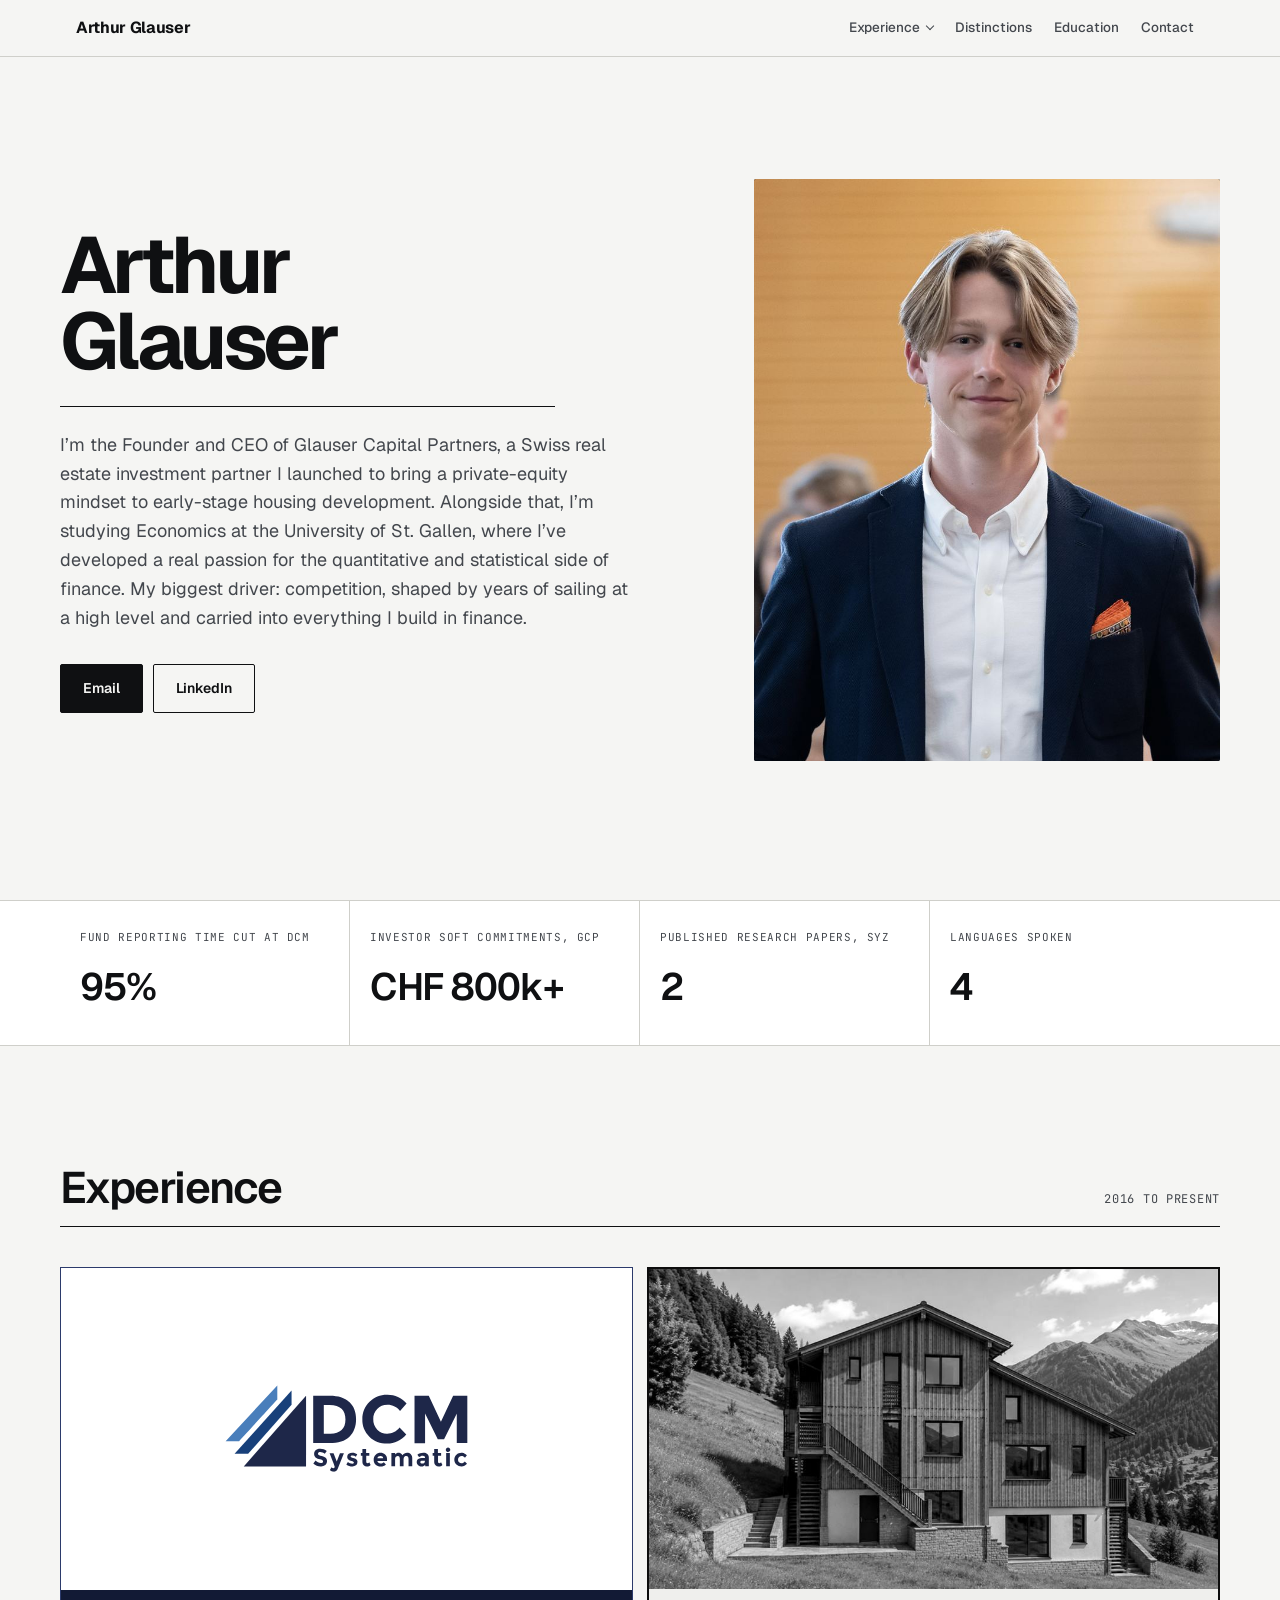
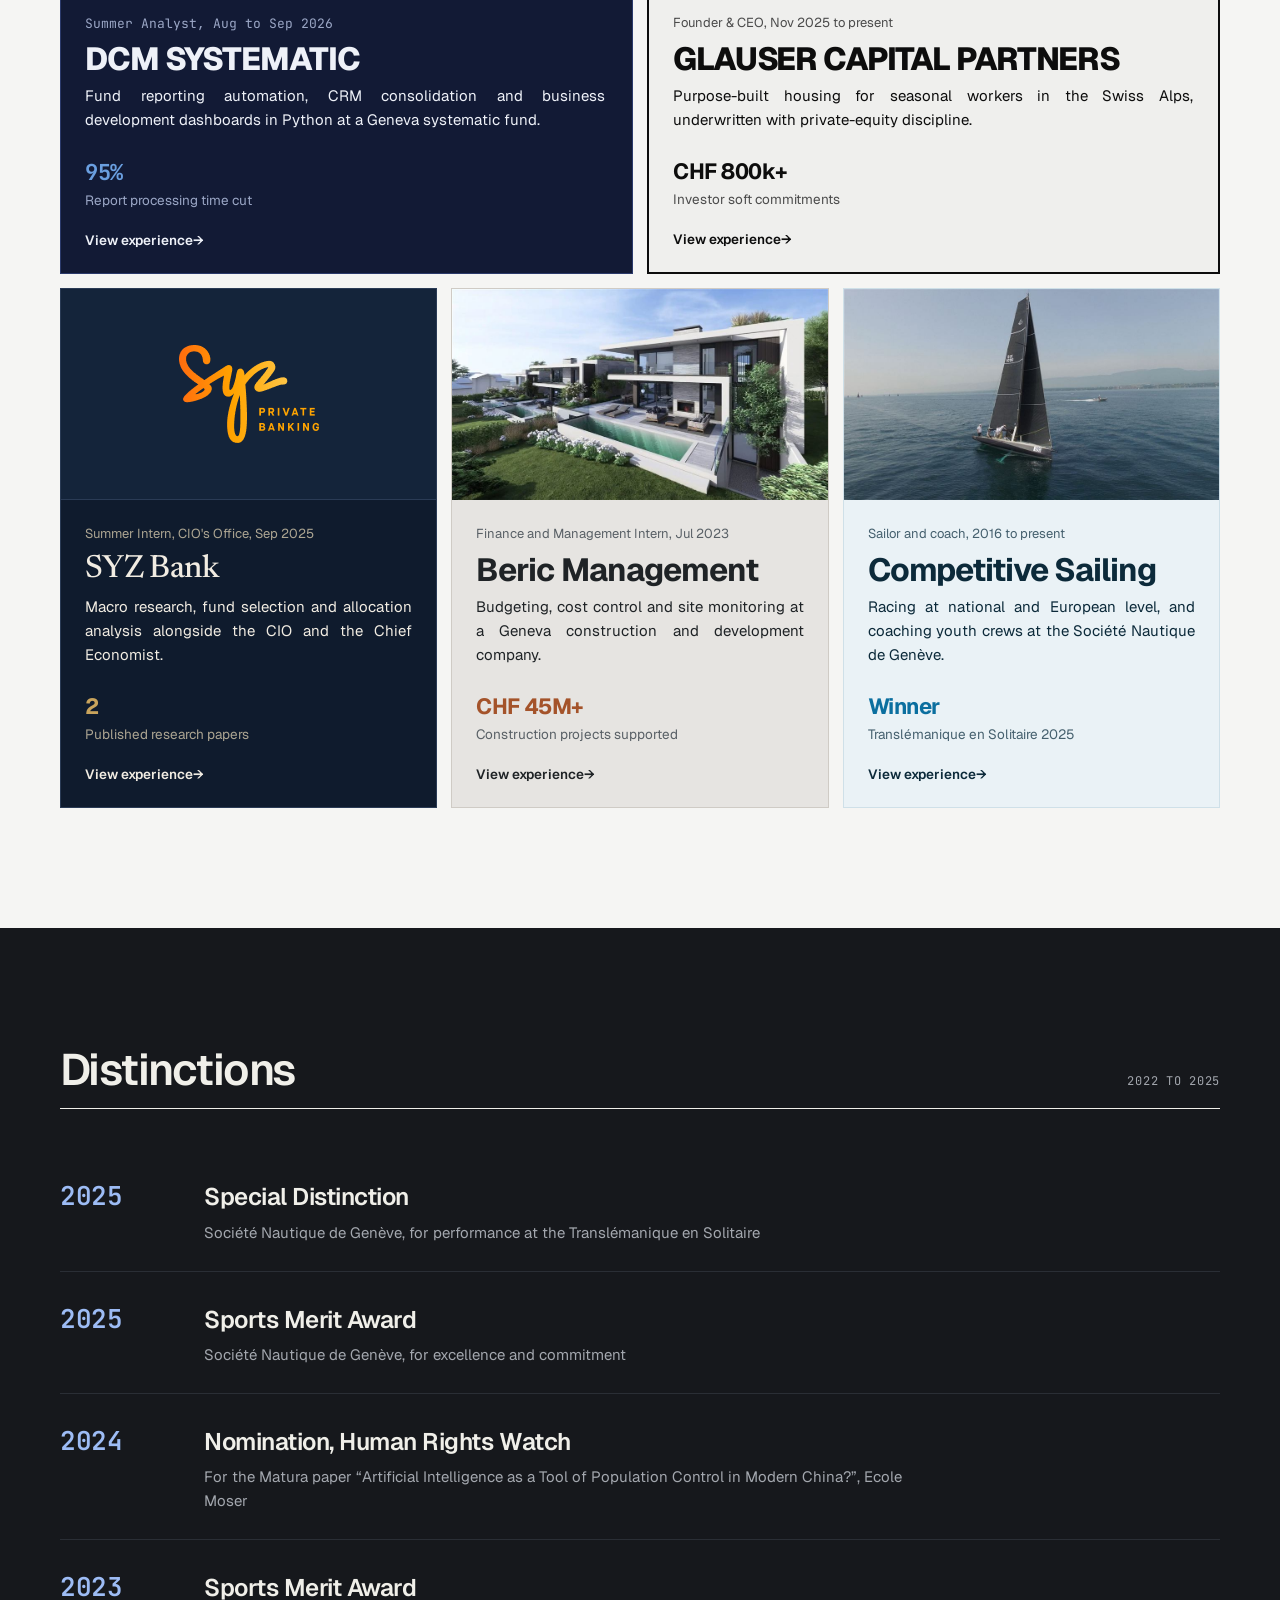
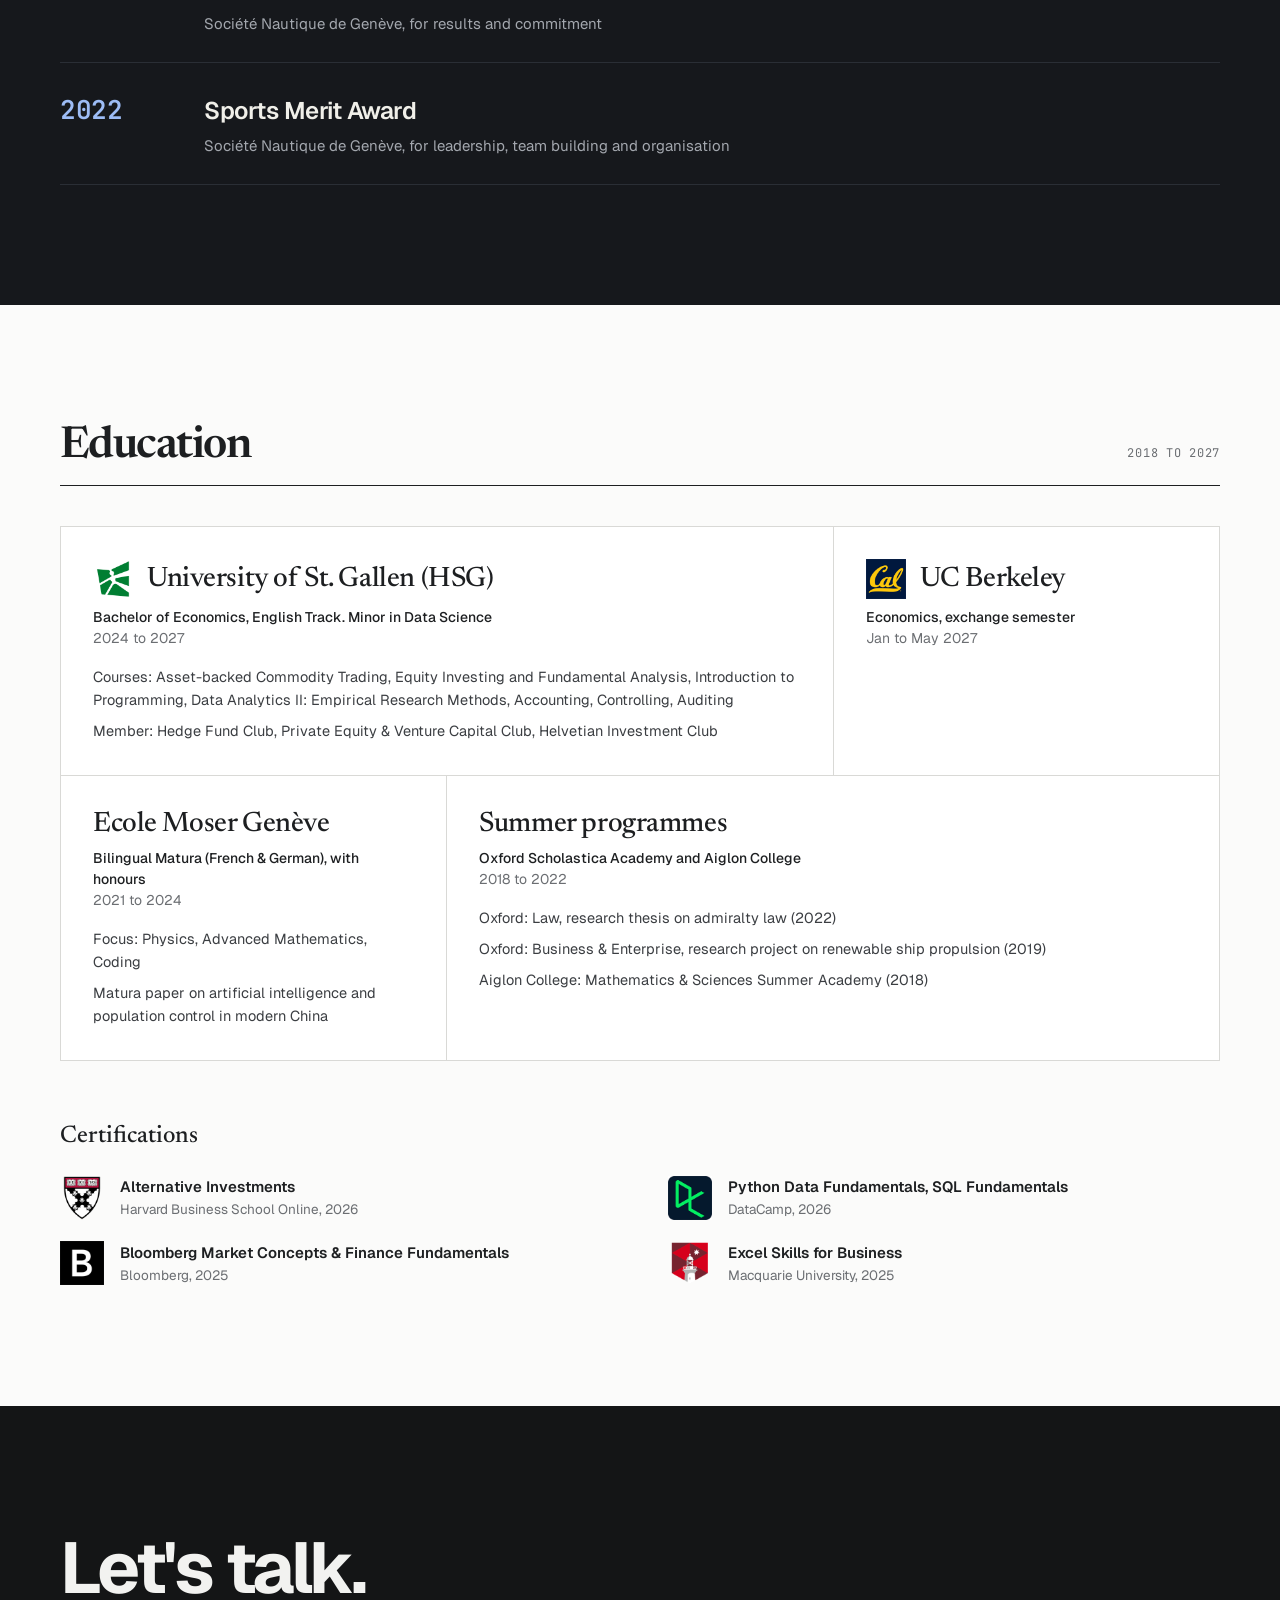
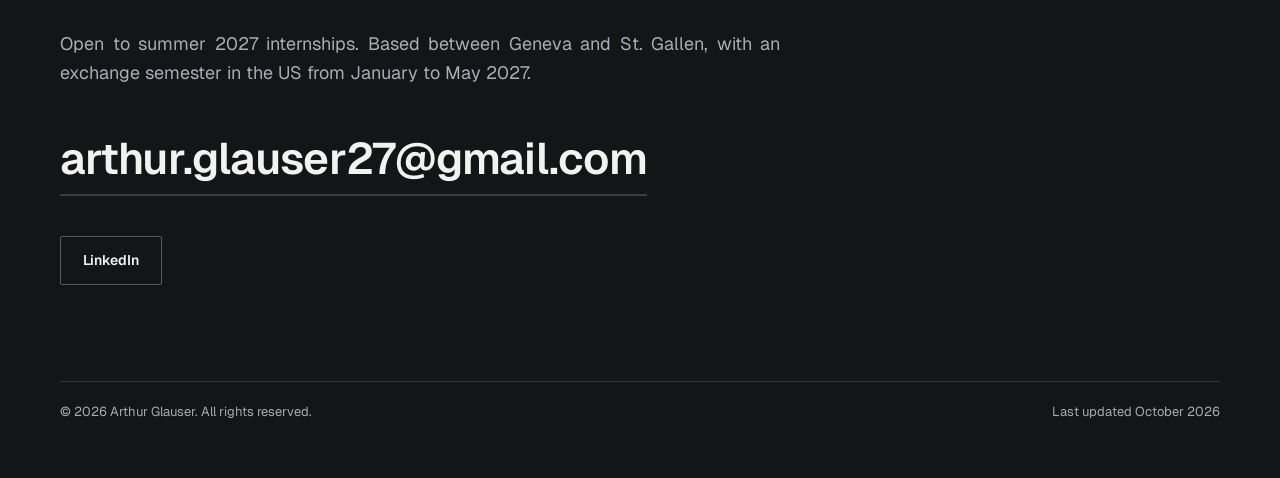
==== commit 7b242347: "Hero: Arthur's own introduction Co-Authored-By: Claude Opus 5.5 <noreply@anthropic.com>" ====
--- a/index.html
+++ b/index.html
@@ -47,7 +47,7 @@
   <div class="hero-inner">
     <div class="reveal">
       <h1>Arthur<br>Glauser</h1>
-      <p class="sub">Economics at HSG, Minor in Data Science. Python and data automation across fund operations, private banking research and real estate.</p>
+      <p class="sub">I&rsquo;m the Founder and CEO of Glauser Capital Partners, a Swiss real estate investment partner I launched to bring a private-equity mindset to early-stage housing development. Alongside that, I&rsquo;m studying Economics at the University of St. Gallen, where I&rsquo;ve developed a real passion for the quantitative and statistical side of finance. My biggest driver: competition, shaped by years of sailing at a high level and carried into everything I build in finance.</p>
       <div class="btns">
         <a class="btn primary" href="mailto:arthur.glauser27@gmail.com">Email</a>
         <a class="btn ghost" href="https://www.linkedin.com/in/arthur-glauser-009a8728b/" target="_blank" rel="noopener">LinkedIn</a>
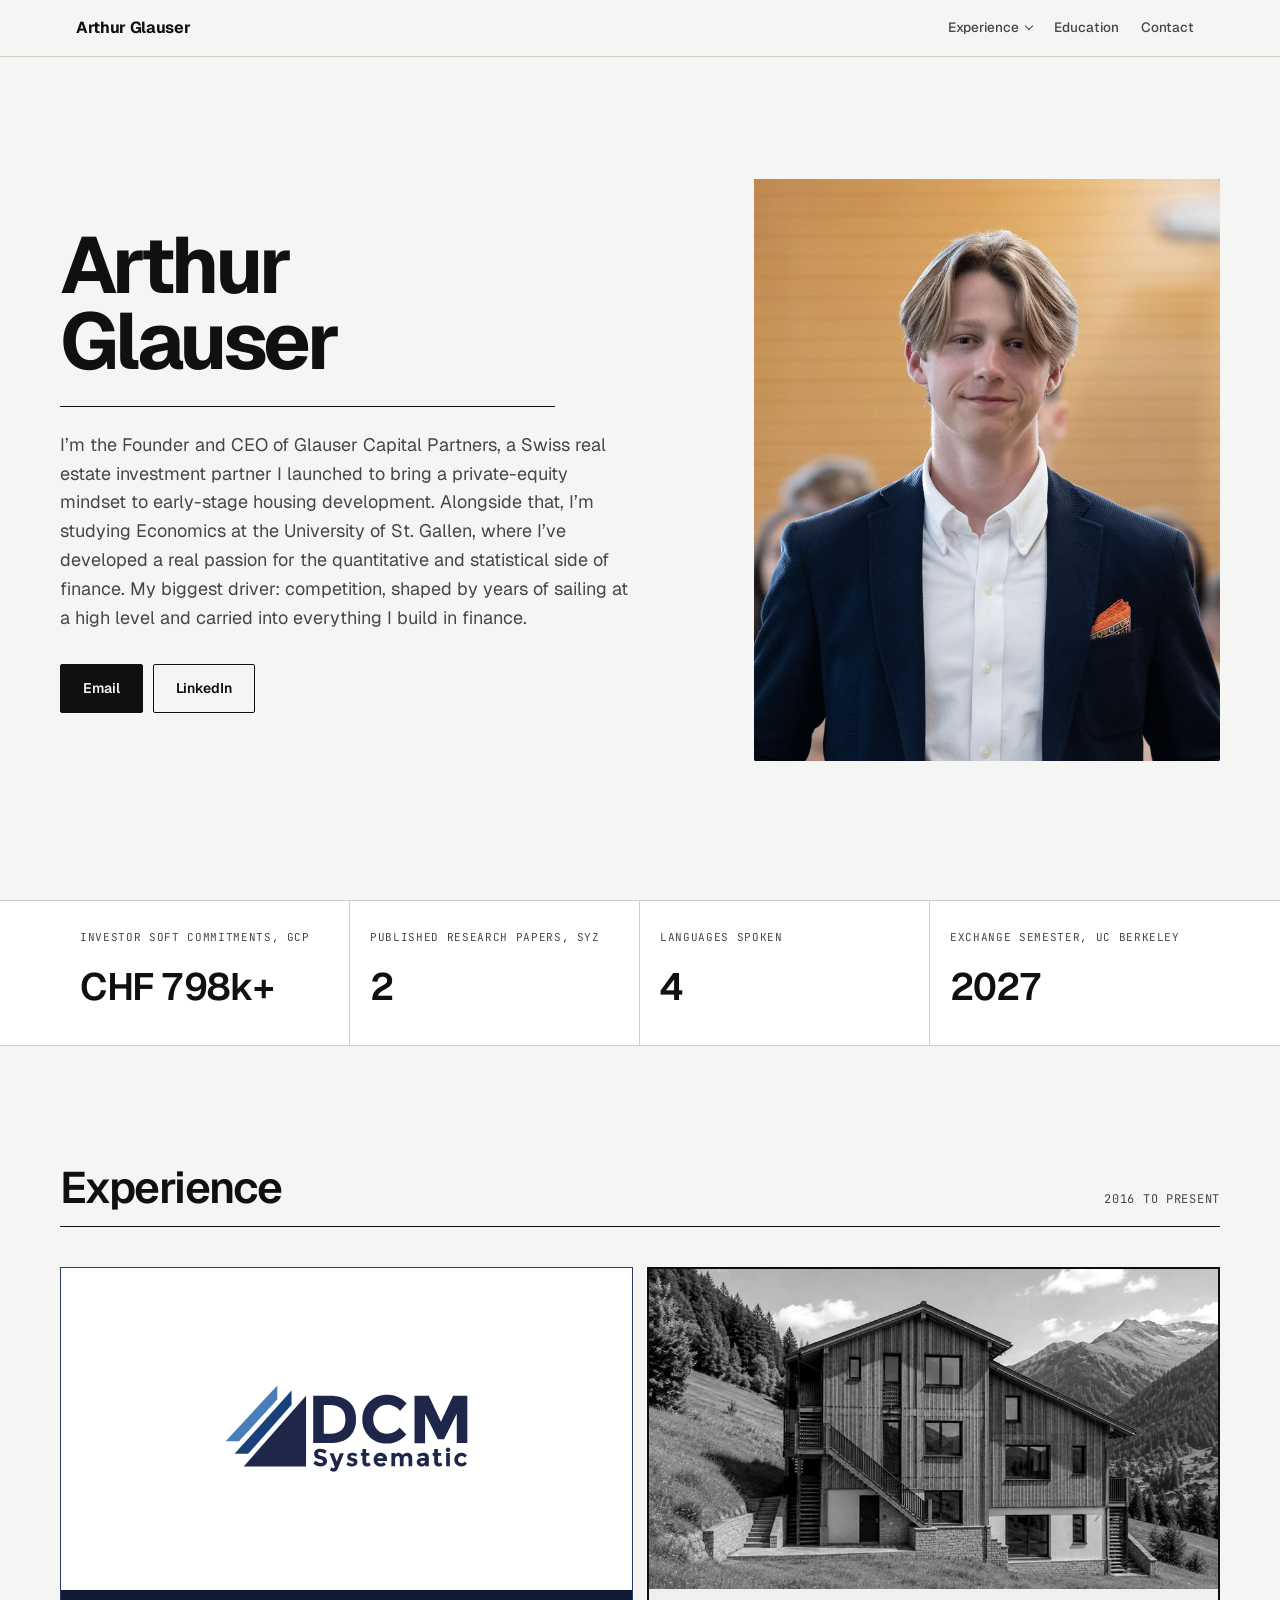
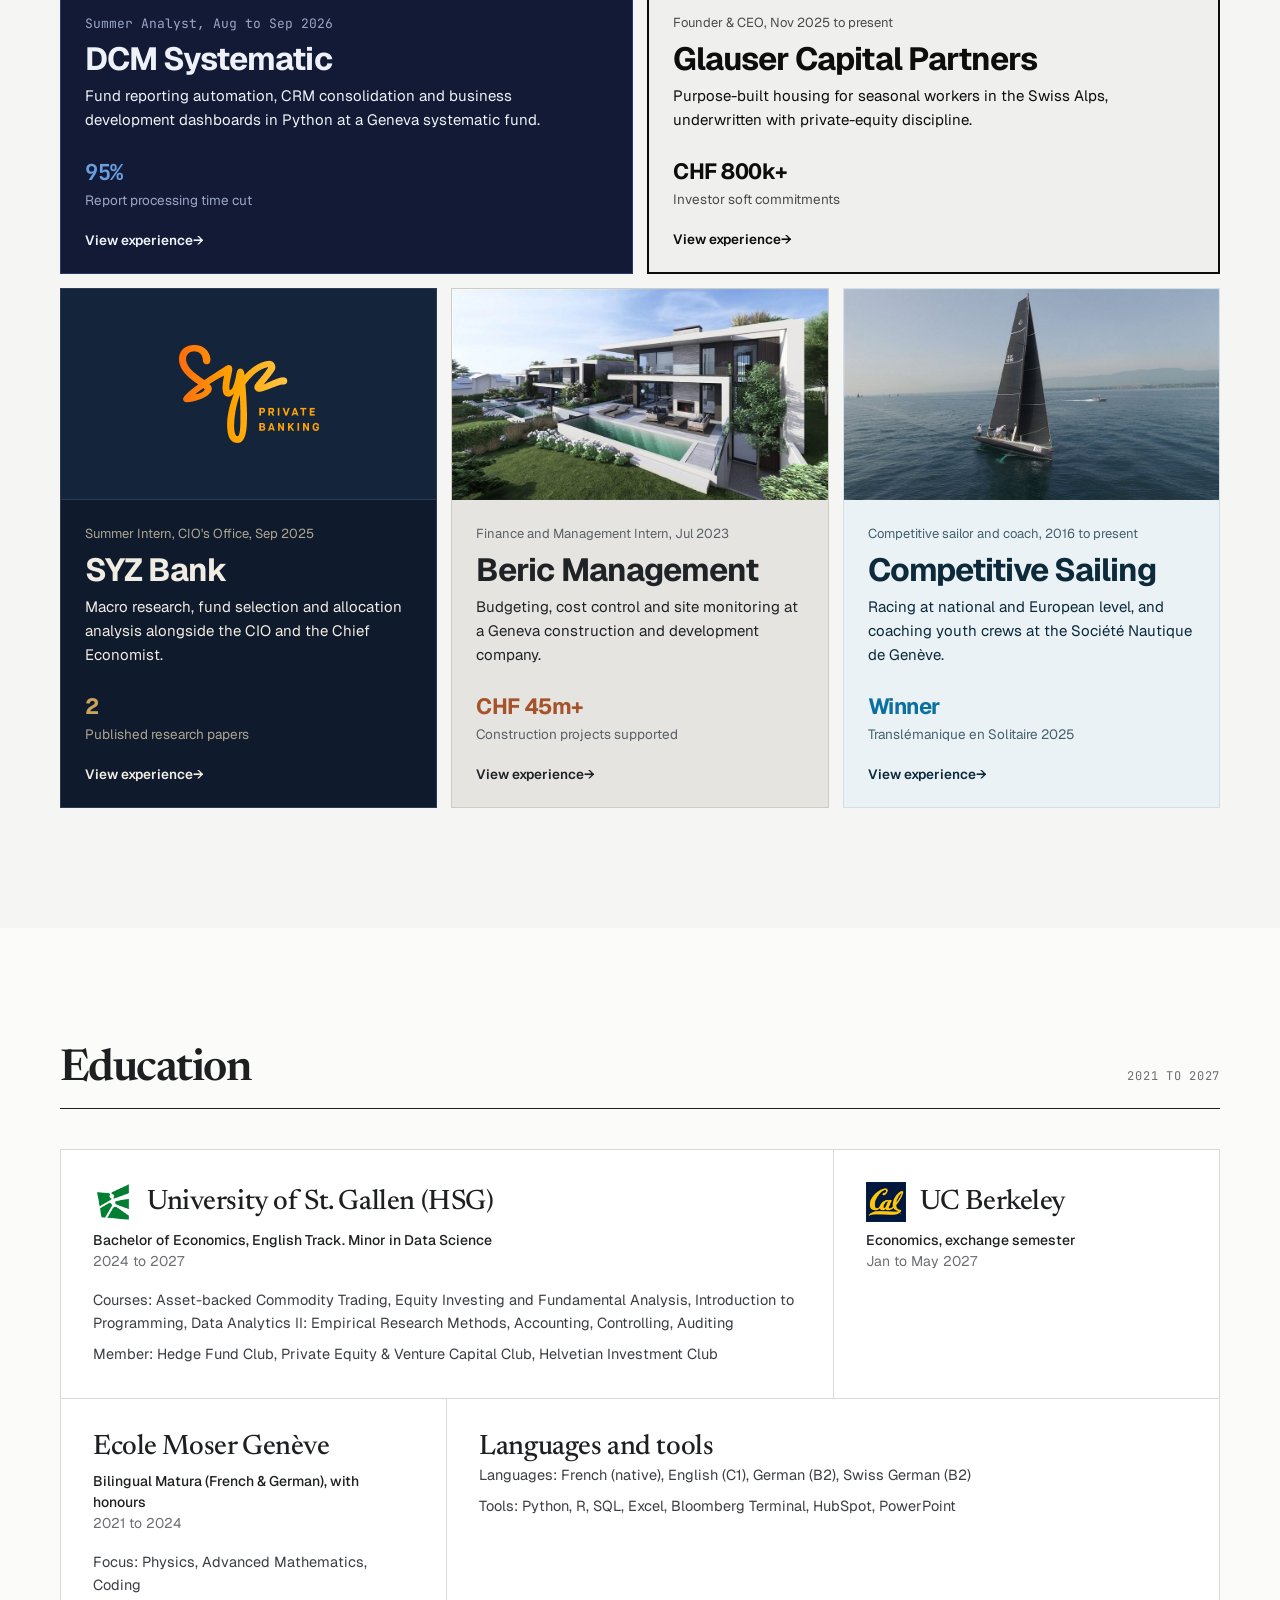
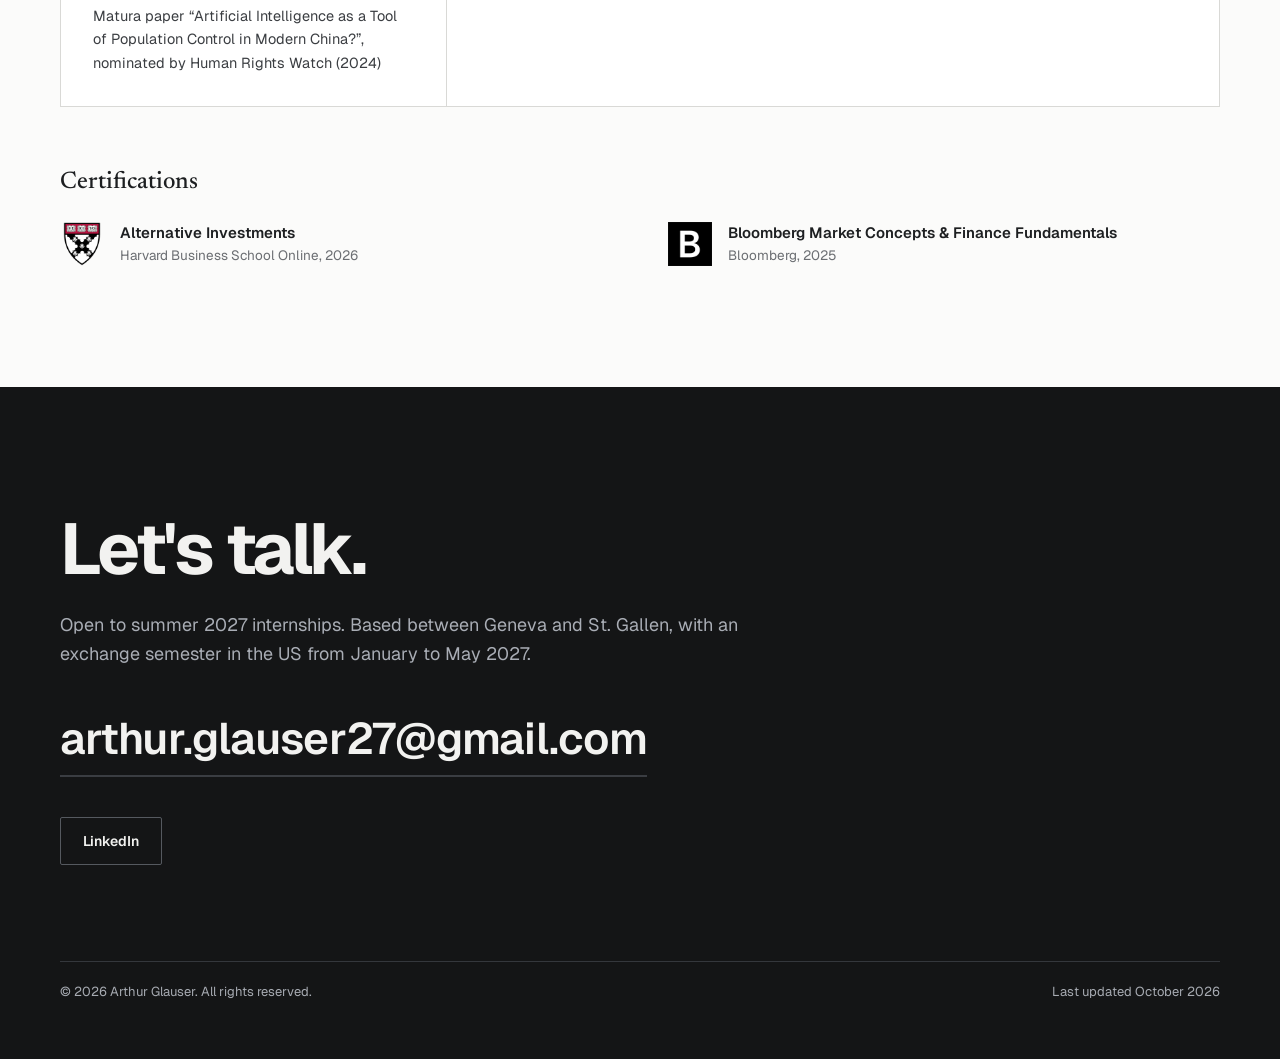
==== commit 0c2a4a62: "Recruiter review fixes - Stop publishing the AI instruction file; ignore it locally - Home: drop dup" ====
--- a/index.html
+++ b/index.html
@@ -12,7 +12,7 @@
 <link rel="preconnect" href="https://fonts.googleapis.com">
 <link rel="preconnect" href="https://fonts.gstatic.com" crossorigin>
 <link href="https://fonts.googleapis.com/css2?family=Geist:wght@400;500;600;700;800&family=Newsreader:opsz,wght@6..72,400;6..72,500&family=JetBrains+Mono:wght@400;600&display=swap" rel="stylesheet">
-<link rel="stylesheet" href="styles.css?v=20261016">
+<link rel="stylesheet" href="styles.css?v=20261017">
 <script>document.documentElement.classList.add('js');</script>
 </head>
 <body>
@@ -23,7 +23,6 @@
     <a class="brand" href="#top">Arthur Glauser</a>
     <nav class="nav" aria-label="Sections">
       <a class="nav-exp" href="#experience" data-nav="experience">Experience</a>
-      <a href="#distinctions" data-nav="distinctions">Distinctions</a>
       <a href="#education" data-nav="education">Education</a>
       <a href="#contact" data-nav="contact">Contact</a>
     </nav>
@@ -63,10 +62,10 @@
 <!-- HIGHLIGHTS -->
 <div class="stats" aria-label="Highlights">
   <div class="stats-inner">
-    <div class="stat"><div class="num"><span data-count="95">95</span>%</div><div class="lbl">Fund reporting time cut at DCM</div></div>
     <div class="stat"><div class="num">CHF <span data-count="800">800</span>k+</div><div class="lbl">Investor soft commitments, GCP</div></div>
     <div class="stat"><div class="num"><span data-count="2">2</span></div><div class="lbl">Published research papers, SYZ</div></div>
     <div class="stat"><div class="num"><span data-count="4">4</span></div><div class="lbl">Languages spoken</div></div>
+    <div class="stat"><div class="num">2027</div><div class="lbl">Exchange semester, UC Berkeley</div></div>
   </div>
 </div>
 
@@ -76,7 +75,7 @@
     <div class="sec-head reveal"><h2>Experience</h2><span class="range">2016 to present</span></div>
     <div class="xp-grid">
       <a class="xp-card span3 theme-dcm reveal" href="dcm.html">
-        <div class="xp-media logo"><img decoding="async" src="images/dcm-logo.svg?v=20261016" alt="" loading="lazy" data-fallback></div>
+        <div class="xp-media logo"><img decoding="async" src="images/dcm-logo.svg?v=20261017" alt="" loading="lazy" data-fallback></div>
         <div class="xp-body">
           <p class="xp-role">Summer Analyst, Aug to Sep 2026</p>
           <h3>DCM Systematic</h3>
@@ -111,14 +110,14 @@
           <p class="xp-role">Finance and Management Intern, Jul 2023</p>
           <h3>Beric Management</h3>
           <p class="xp-sum">Budgeting, cost control and site monitoring at a Geneva construction and development company.</p>
-          <p class="xp-fig"><b>CHF 45M+</b>Construction projects supported</p>
+          <p class="xp-fig"><b>CHF 45m+</b>Construction projects supported</p>
           <span class="xp-go">View experience</span>
         </div>
       </a>
       <a class="xp-card span2 theme-sail reveal" href="sailing.html">
         <div class="xp-media"><img decoding="async" src="images/thumb-sailing-1.jpg" alt="" width="900" height="506" loading="lazy" data-fallback></div>
         <div class="xp-body">
-          <p class="xp-role">Sailor and coach, 2016 to present</p>
+          <p class="xp-role">Competitive sailor and coach, 2016 to present</p>
           <h3>Competitive Sailing</h3>
           <p class="xp-sum">Racing at national and European level, and coaching youth crews at the Société Nautique de Genève.</p>
           <p class="xp-fig"><b>Winner</b>Translémanique en Solitaire 2025</p>
@@ -129,24 +128,10 @@
   </div>
 </section>
 
-<!-- DISTINCTIONS -->
-<section class="chapter theme-dist" id="distinctions">
-  <div class="wrap">
-    <div class="sec-head reveal"><h2>Distinctions</h2><span class="range">2022 to 2025</span></div>
-    <ul class="dist-list reveal">
-      <li><span class="yr">2025</span><div><b>Special Distinction</b><span>Société Nautique de Genève, for performance at the Translémanique en Solitaire</span></div></li>
-      <li><span class="yr">2025</span><div><b>Sports Merit Award</b><span>Société Nautique de Genève, for excellence and commitment</span></div></li>
-      <li><span class="yr">2024</span><div><b>Nomination, Human Rights Watch</b><span>For the Matura paper &ldquo;Artificial Intelligence as a Tool of Population Control in Modern China?&rdquo;, Ecole Moser</span></div></li>
-      <li><span class="yr">2023</span><div><b>Sports Merit Award</b><span>Société Nautique de Genève, for results and commitment</span></div></li>
-      <li><span class="yr">2022</span><div><b>Sports Merit Award</b><span>Société Nautique de Genève, for leadership, team building and organisation</span></div></li>
-    </ul>
-  </div>
-</section>
-
 <!-- EDUCATION -->
 <section class="chapter theme-edu" id="education">
   <div class="wrap">
-    <div class="sec-head reveal"><h2>Education</h2><span class="range">2018 to 2027</span></div>
+    <div class="sec-head reveal"><h2>Education</h2><span class="range">2021 to 2027</span></div>
     <div class="bento">
       <div class="cell wide reveal">
         <div class="edu-head"><img class="edu-logo" src="images/edu-hsg.png" alt="University of St. Gallen logo" width="128" height="128" loading="lazy" decoding="async"><h3>University of St. Gallen (HSG)</h3></div>
@@ -165,16 +150,14 @@
         <p class="meta"><b>Bilingual Matura (French &amp; German), with honours</b>2021 to 2024</p>
         <ul>
           <li>Focus: Physics, Advanced Mathematics, Coding</li>
-          <li>Matura paper on artificial intelligence and population control in modern China</li>
+          <li>Matura paper &ldquo;Artificial Intelligence as a Tool of Population Control in Modern China?&rdquo;, nominated by Human Rights Watch (2024)</li>
         </ul>
       </div>
       <div class="cell wide reveal">
-        <h3>Summer programmes</h3>
-        <p class="meta"><b>Oxford Scholastica Academy and Aiglon College</b>2018 to 2022</p>
+        <h3>Languages and tools</h3>
         <ul>
-          <li>Oxford: Law, research thesis on admiralty law (2022)</li>
-          <li>Oxford: Business &amp; Enterprise, research project on renewable ship propulsion (2019)</li>
-          <li>Aiglon College: Mathematics &amp; Sciences Summer Academy (2018)</li>
+          <li>Languages: French (native), English (C1), German (B2), Swiss German (B2)</li>
+          <li>Tools: Python, R, SQL, Excel, Bloomberg Terminal, HubSpot, PowerPoint</li>
         </ul>
       </div>
     </div>
@@ -182,9 +165,7 @@
       <h3>Certifications</h3>
       <ul class="cert-list">
         <li><img class="cert-logo" src="images/cert-hbs.png" alt="Harvard Business School Online logo" width="110" height="128" loading="lazy" decoding="async"><div><div class="w">Alternative Investments</div><div class="o">Harvard Business School Online, 2026</div></div></li>
-        <li><img class="cert-logo" src="images/cert-datacamp.png" alt="DataCamp logo" width="128" height="128" loading="lazy" decoding="async"><div><div class="w">Python Data Fundamentals, SQL Fundamentals</div><div class="o">DataCamp, 2026</div></div></li>
         <li><img class="cert-logo" src="images/cert-bloomberg.png" alt="Bloomberg logo" width="128" height="128" loading="lazy" decoding="async"><div><div class="w">Bloomberg Market Concepts &amp; Finance Fundamentals</div><div class="o">Bloomberg, 2025</div></div></li>
-        <li><img class="cert-logo" src="images/cert-macquarie.png" alt="Macquarie University logo" width="114" height="128" loading="lazy" decoding="async"><div><div class="w">Excel Skills for Business</div><div class="o">Macquarie University, 2025</div></div></li>
       </ul>
     </div>
   </div>
@@ -204,6 +185,6 @@
 </section>
 
 </main>
-<script src="site.js?v=20261016"></script>
+<script src="site.js?v=20261017"></script>
 </body>
 </html>
--- a/styles.css
+++ b/styles.css
@@ -16,8 +16,6 @@
 a{color:inherit}
 img{max-width:100%;display:block}
 h1,h2,h3{text-wrap:balance}
-/* Justified body copy; hyphenation keeps word gaps even, especially in narrow columns */
-.lede,.bullets li,.c-block p,.xp-sum,.contact p{text-align:justify;hyphens:auto;-webkit-hyphens:auto}
 :focus-visible{outline:2px solid currentColor;outline-offset:3px}
 .skip{position:absolute;left:16px;top:-60px;background:var(--fg);color:var(--bg);padding:8px 14px;border-radius:6px;z-index:11;text-decoration:none}
 .skip:focus{top:12px}
@@ -95,16 +93,17 @@
 .xp-card:hover .xp-media.logo img{transform:none}
 .xp-body{display:flex;flex-direction:column;gap:8px;padding:24px 24px 22px;flex:1;position:relative}
 .xp-role{font-size:13px;color:var(--muted)}
-.xp-card h3{font-family:var(--display);font-size:clamp(24px,2.6vw,32px);line-height:1.05;letter-spacing:-.03em;font-weight:700}
+/* Card titles share one style on the home grid; theming stays on the inner pages */
+.xp-card h3{font-family:var(--sans);font-size:clamp(24px,2.6vw,32px);line-height:1.05;letter-spacing:-.03em;font-weight:700}
 .xp-sum{font-size:15px;max-width:52ch}
 .xp-fig{margin-top:auto;padding-top:14px;font-size:13.5px;color:var(--muted)}
 .xp-fig b{display:block;font-size:22px;letter-spacing:-.02em;color:var(--accent);font-variant-numeric:tabular-nums}
 .xp-go{font-size:13.5px;font-weight:600;margin-top:10px}
 .xp-go::after{content:" \2192";display:inline-block;transition:transform .3s var(--ease)}
 .xp-card:hover .xp-go::after{transform:translateX(4px)}
-.xp-card.theme-dcm h3{text-transform:uppercase;font-weight:800}
+
 .xp-card.theme-dcm .xp-role,.xp-card.theme-dcm .xp-fig b{font-family:var(--mono)}
-.xp-card.theme-syz h3{font-weight:500;letter-spacing:-.02em}
+
 
 /* Distinctions (main page): dark, year-led list */
 .theme-dist{--bg:#16181c;--fg:#f0efe9;--muted:#a3a7ae;--accent:#9dbcf5;--line:#2a2e35;--r:0px}
@@ -230,7 +229,7 @@
 .gcp-visuals .media{clip-path:polygon(0 0,100% 0,100% calc(100% - 48px),calc(100% - 48px) 100%,0 100%);background:#1b1b1b}
 .gcp-visuals .plan{background:#ffffff;clip-path:polygon(48px 0,100% 0,100% 100%,0 100%,0 48px)}
 .gcp-visuals .plan img{object-fit:contain;padding:16px}
-.xp-card.theme-gcp h3{text-transform:uppercase;font-weight:800;letter-spacing:-.035em}
+
 .xp-card.theme-gcp{border:2px solid #0d0d0d}
 
 /* Beric: terracotta and slate. Figure-led column, project renderings */
@@ -338,7 +337,7 @@
 @media (max-width:860px){
   .hero-inner,.split,.beric-grid,.sail-grid,.papers,.cols2,.cert-list,.concept,.gcp-visuals,.proj-grid{grid-template-columns:1fr}
   .hero-inner{gap:36px}
-  .portrait{max-width:320px;aspect-ratio:1/1}
+  .portrait{max-width:200px;aspect-ratio:1/1;order:-1}
   .chapter,.xp{padding:88px 16px}
   .chapter.page-first{padding-top:136px}
   .theme-sail{padding:0}
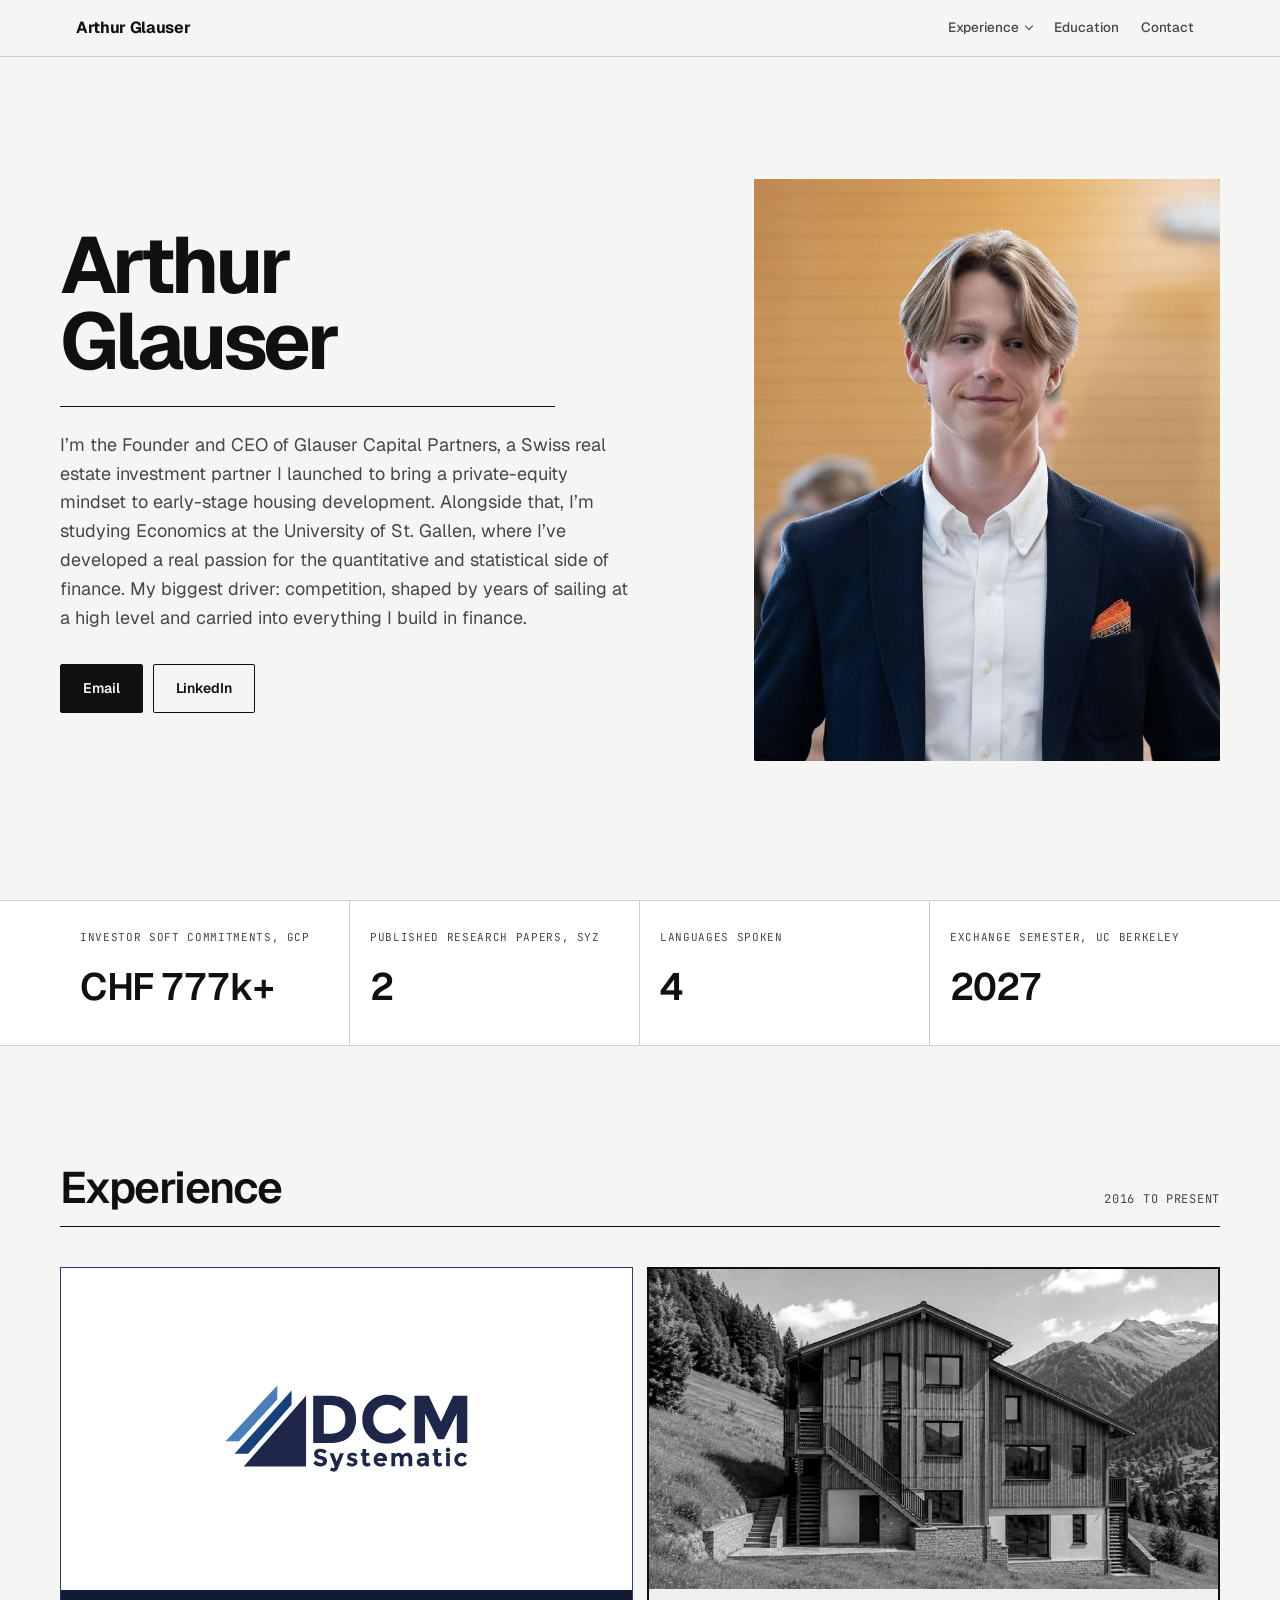
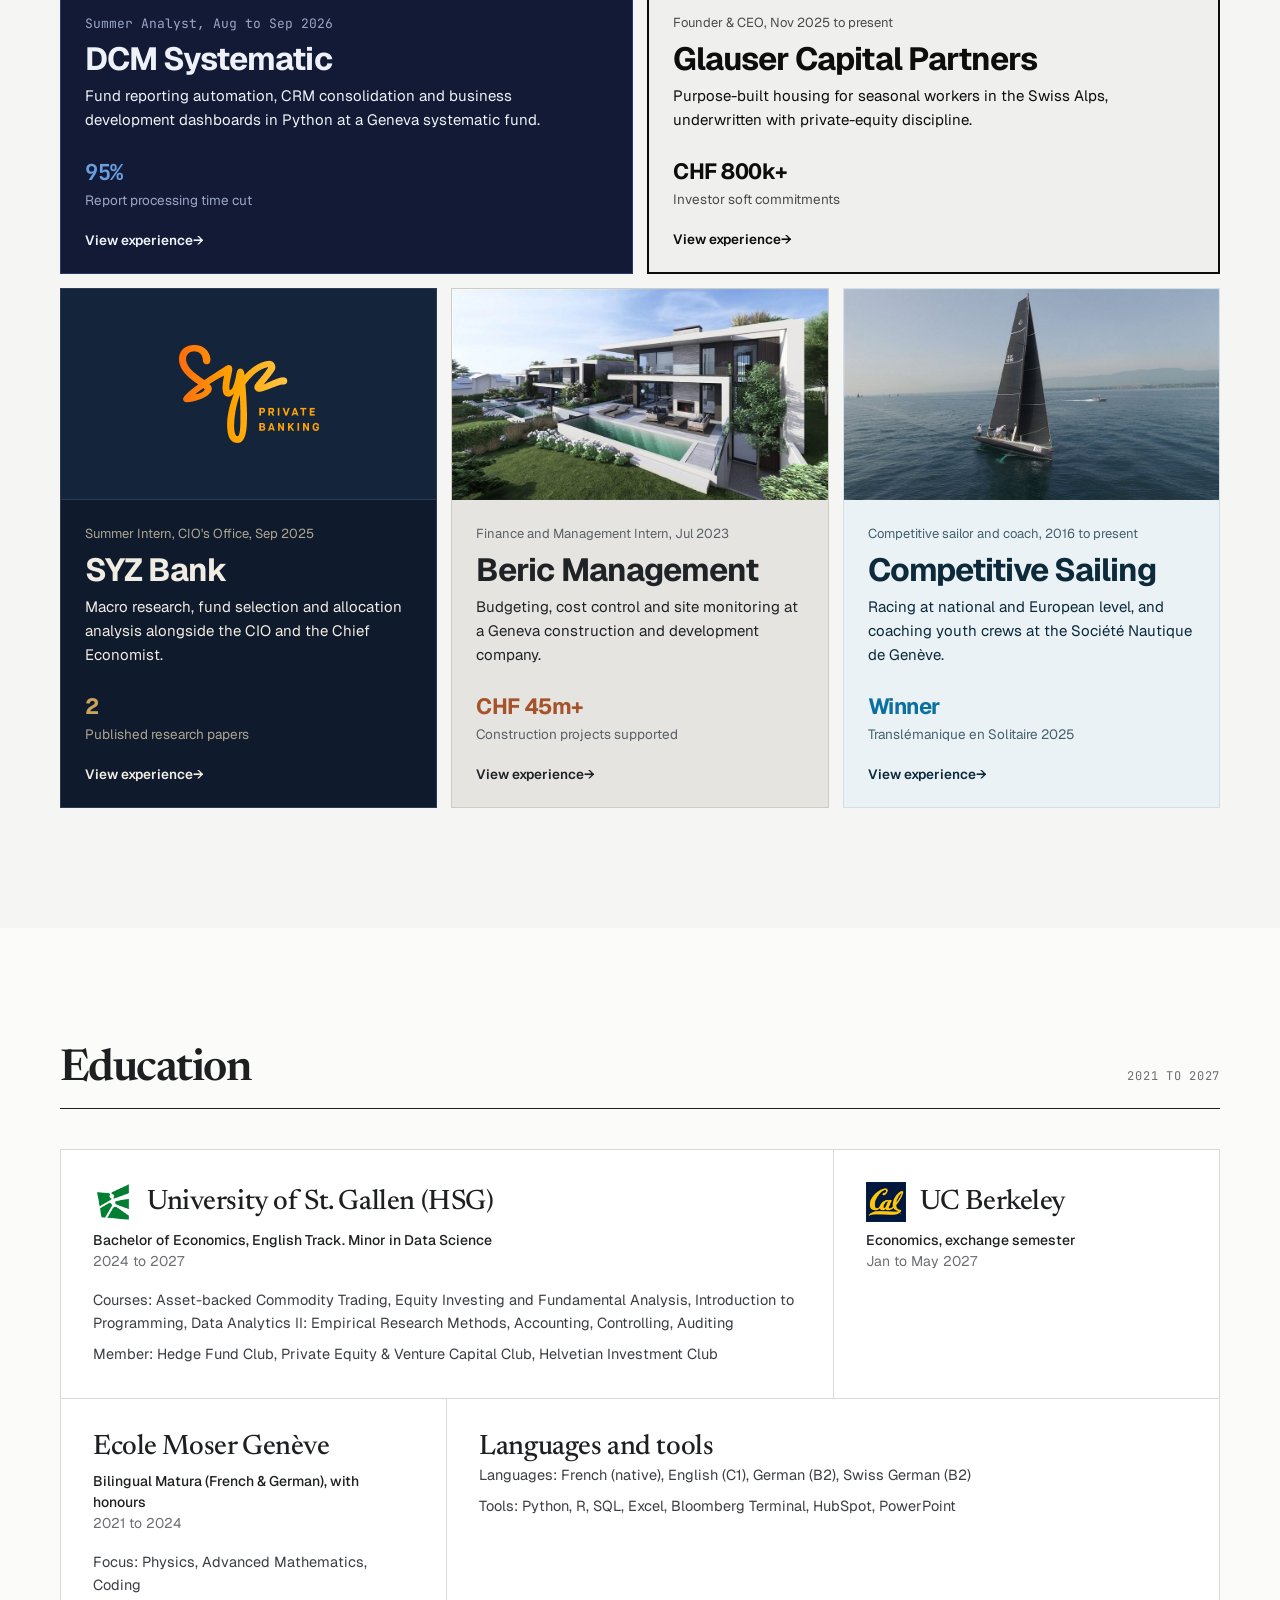
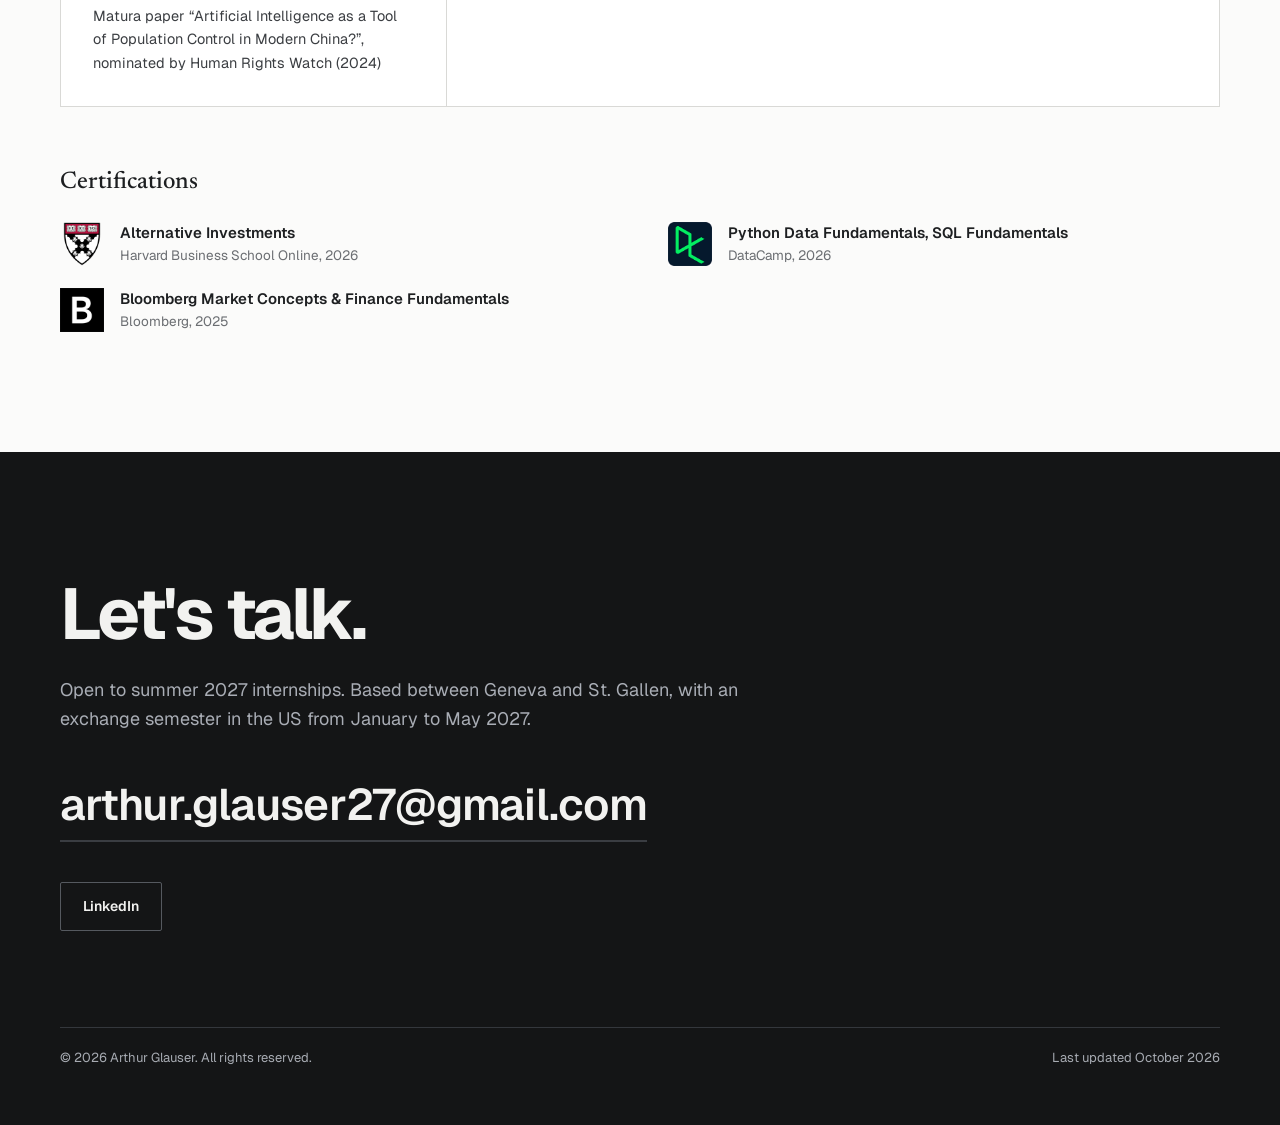
==== commit 285b8dce: "Certifications: add back DataCamp Co-Authored-By: Claude Opus 5.5 <noreply@anthropic.com>" ====
--- a/index.html
+++ b/index.html
@@ -165,6 +165,7 @@
       <h3>Certifications</h3>
       <ul class="cert-list">
         <li><img class="cert-logo" src="images/cert-hbs.png" alt="Harvard Business School Online logo" width="110" height="128" loading="lazy" decoding="async"><div><div class="w">Alternative Investments</div><div class="o">Harvard Business School Online, 2026</div></div></li>
+        <li><img class="cert-logo" src="images/cert-datacamp.png" alt="DataCamp logo" width="128" height="128" loading="lazy" decoding="async"><div><div class="w">Python Data Fundamentals, SQL Fundamentals</div><div class="o">DataCamp, 2026</div></div></li>
         <li><img class="cert-logo" src="images/cert-bloomberg.png" alt="Bloomberg logo" width="128" height="128" loading="lazy" decoding="async"><div><div class="w">Bloomberg Market Concepts &amp; Finance Fundamentals</div><div class="o">Bloomberg, 2025</div></div></li>
       </ul>
     </div>
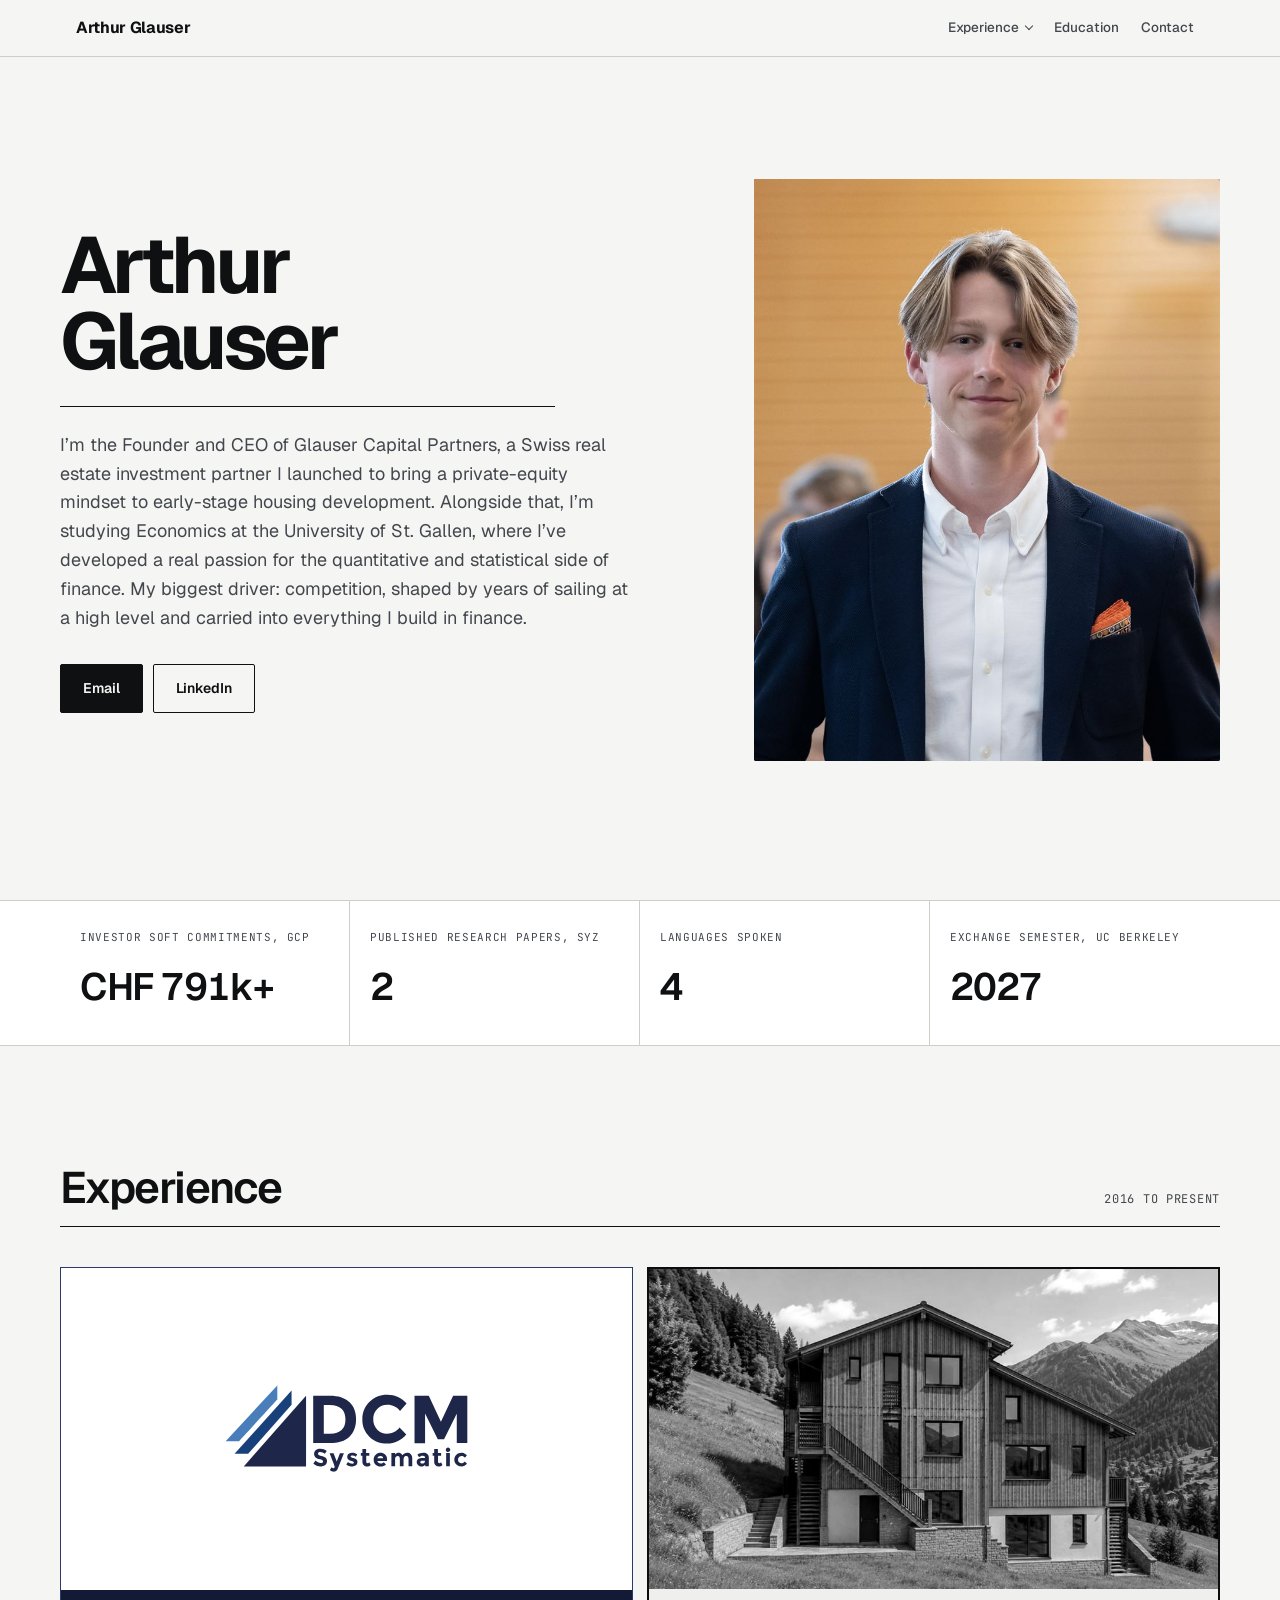
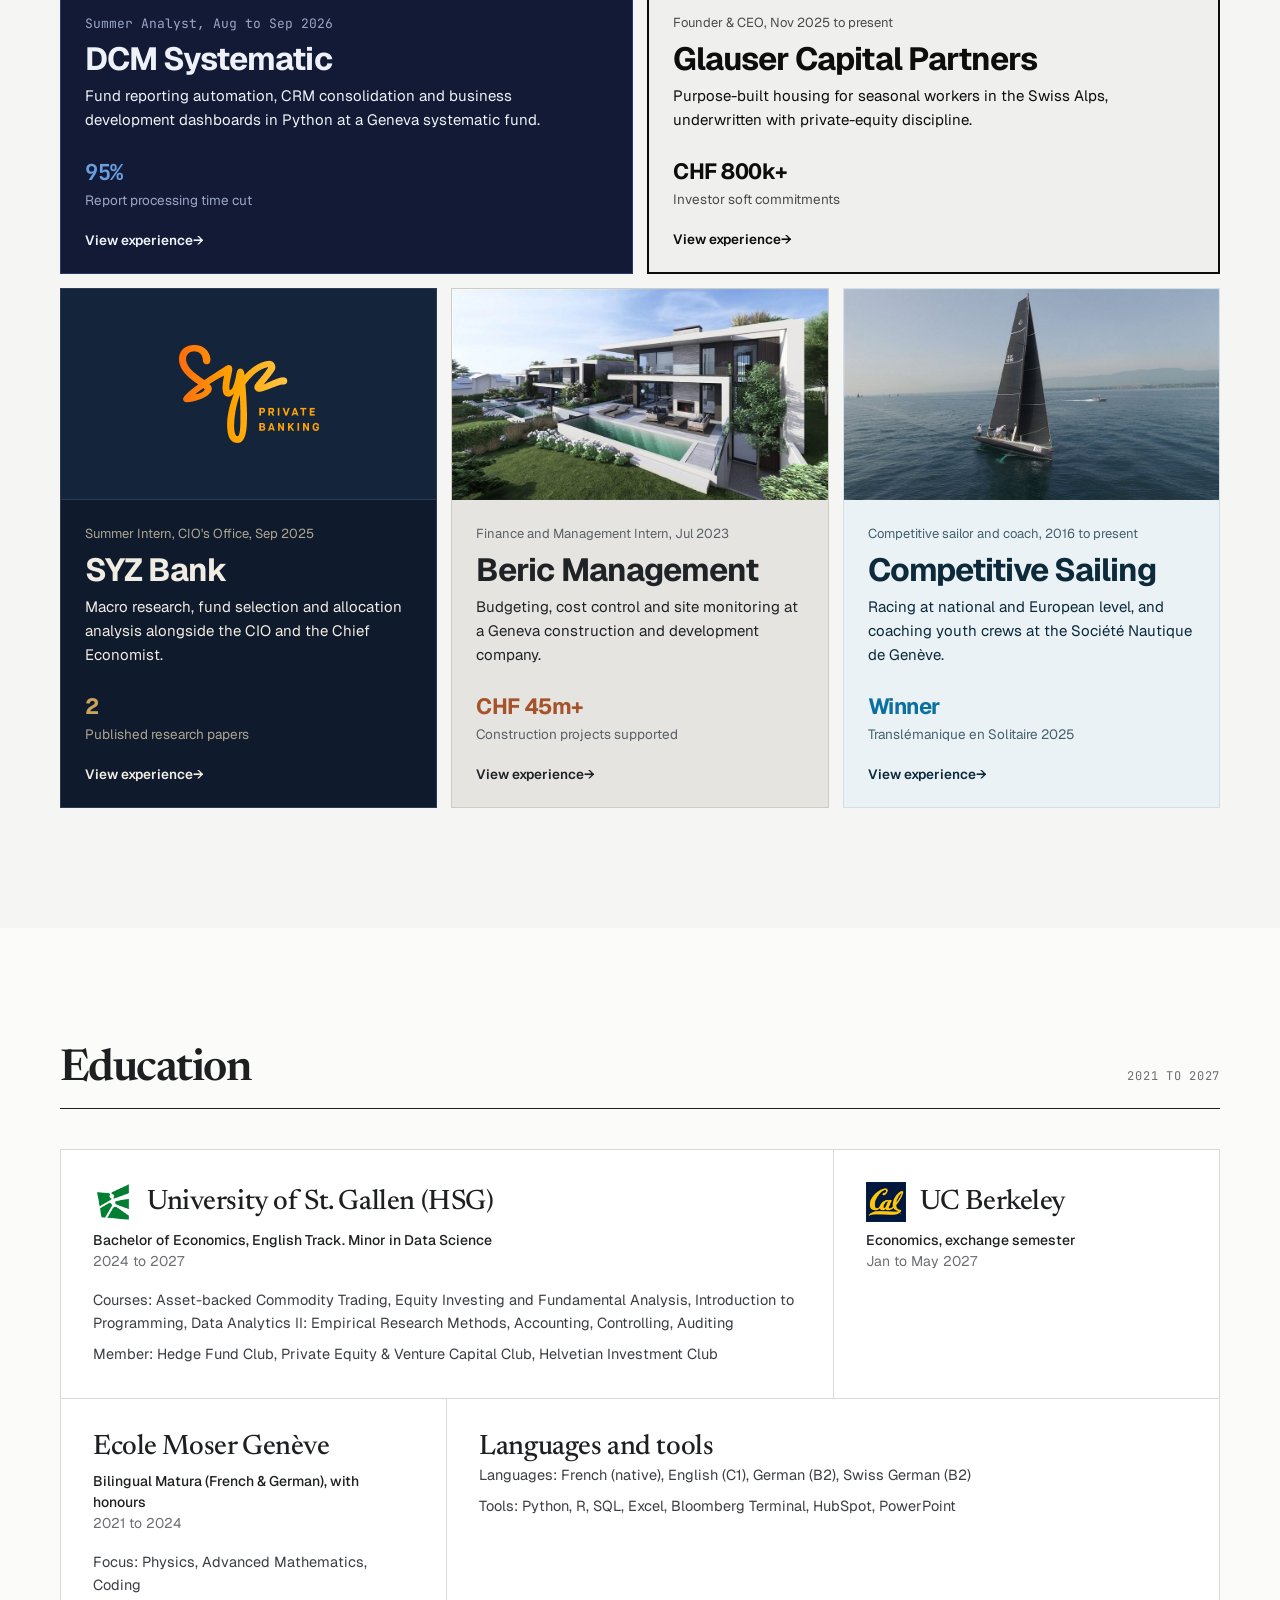
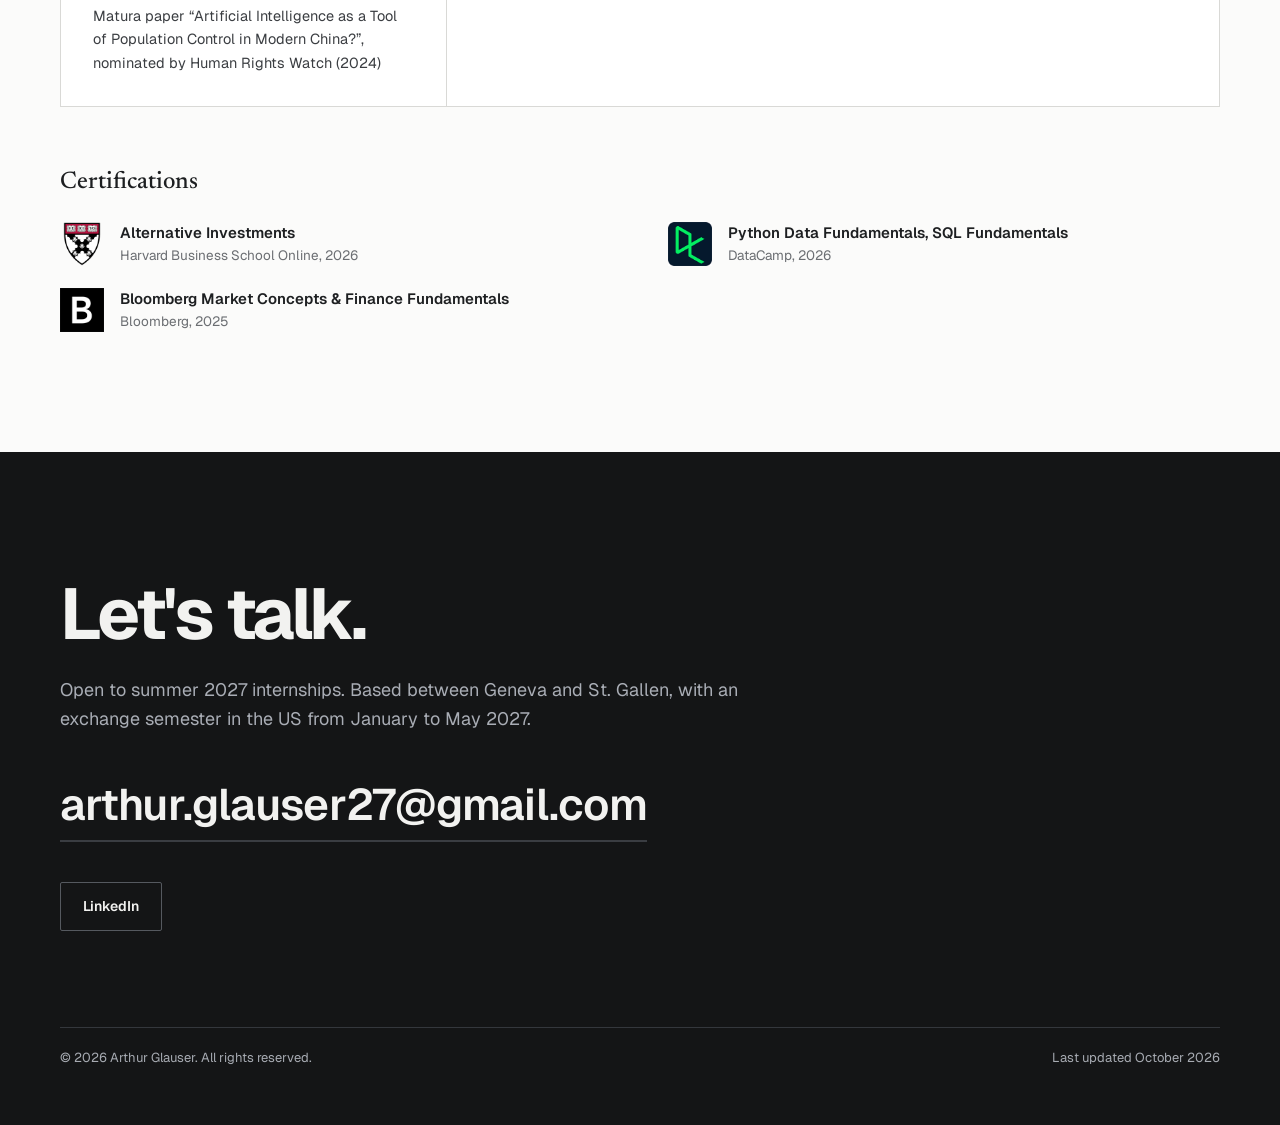
==== commit 621602b2: "Social preview cards: og:image, og:url, og:description, canonical Co-Authored-By: Claude Opus 5.5 <n" ====
--- a/index.html
+++ b/index.html
@@ -6,8 +6,14 @@
 <title>Arthur Glauser</title>
 <meta name="description" content="Arthur Glauser. Economics at the University of St. Gallen (HSG), Minor in Data Science. Experience in systematic funds, private banking research and real estate development.">
 <meta property="og:title" content="Arthur Glauser">
-<meta property="og:description" content="Economics at HSG. Systematic funds, investment research, real estate development.">
 <meta property="og:type" content="website">
+<meta property="og:description" content="Arthur Glauser. Economics at the University of St. Gallen (HSG), Minor in Data Science. Experience in systematic funds, private banking research and real estate development.">
+<meta property="og:url" content="https://atglauser.github.io/">
+<meta property="og:image" content="https://atglauser.github.io/images/og.jpg">
+<meta property="og:image:width" content="1200">
+<meta property="og:image:height" content="630">
+<meta name="twitter:card" content="summary_large_image">
+<link rel="canonical" href="https://atglauser.github.io/">
 <link rel="icon" href="data:image/svg+xml,%3Csvg xmlns='http://www.w3.org/2000/svg' viewBox='0 0 32 32'%3E%3Crect width='32' height='32' rx='6' fill='%23141516'/%3E%3Ctext x='16' y='21.5' font-family='Arial,sans-serif' font-size='14' font-weight='700' fill='%23f5f5f3' text-anchor='middle'%3EAG%3C/text%3E%3C/svg%3E">
 <link rel="preconnect" href="https://fonts.googleapis.com">
 <link rel="preconnect" href="https://fonts.gstatic.com" crossorigin>
